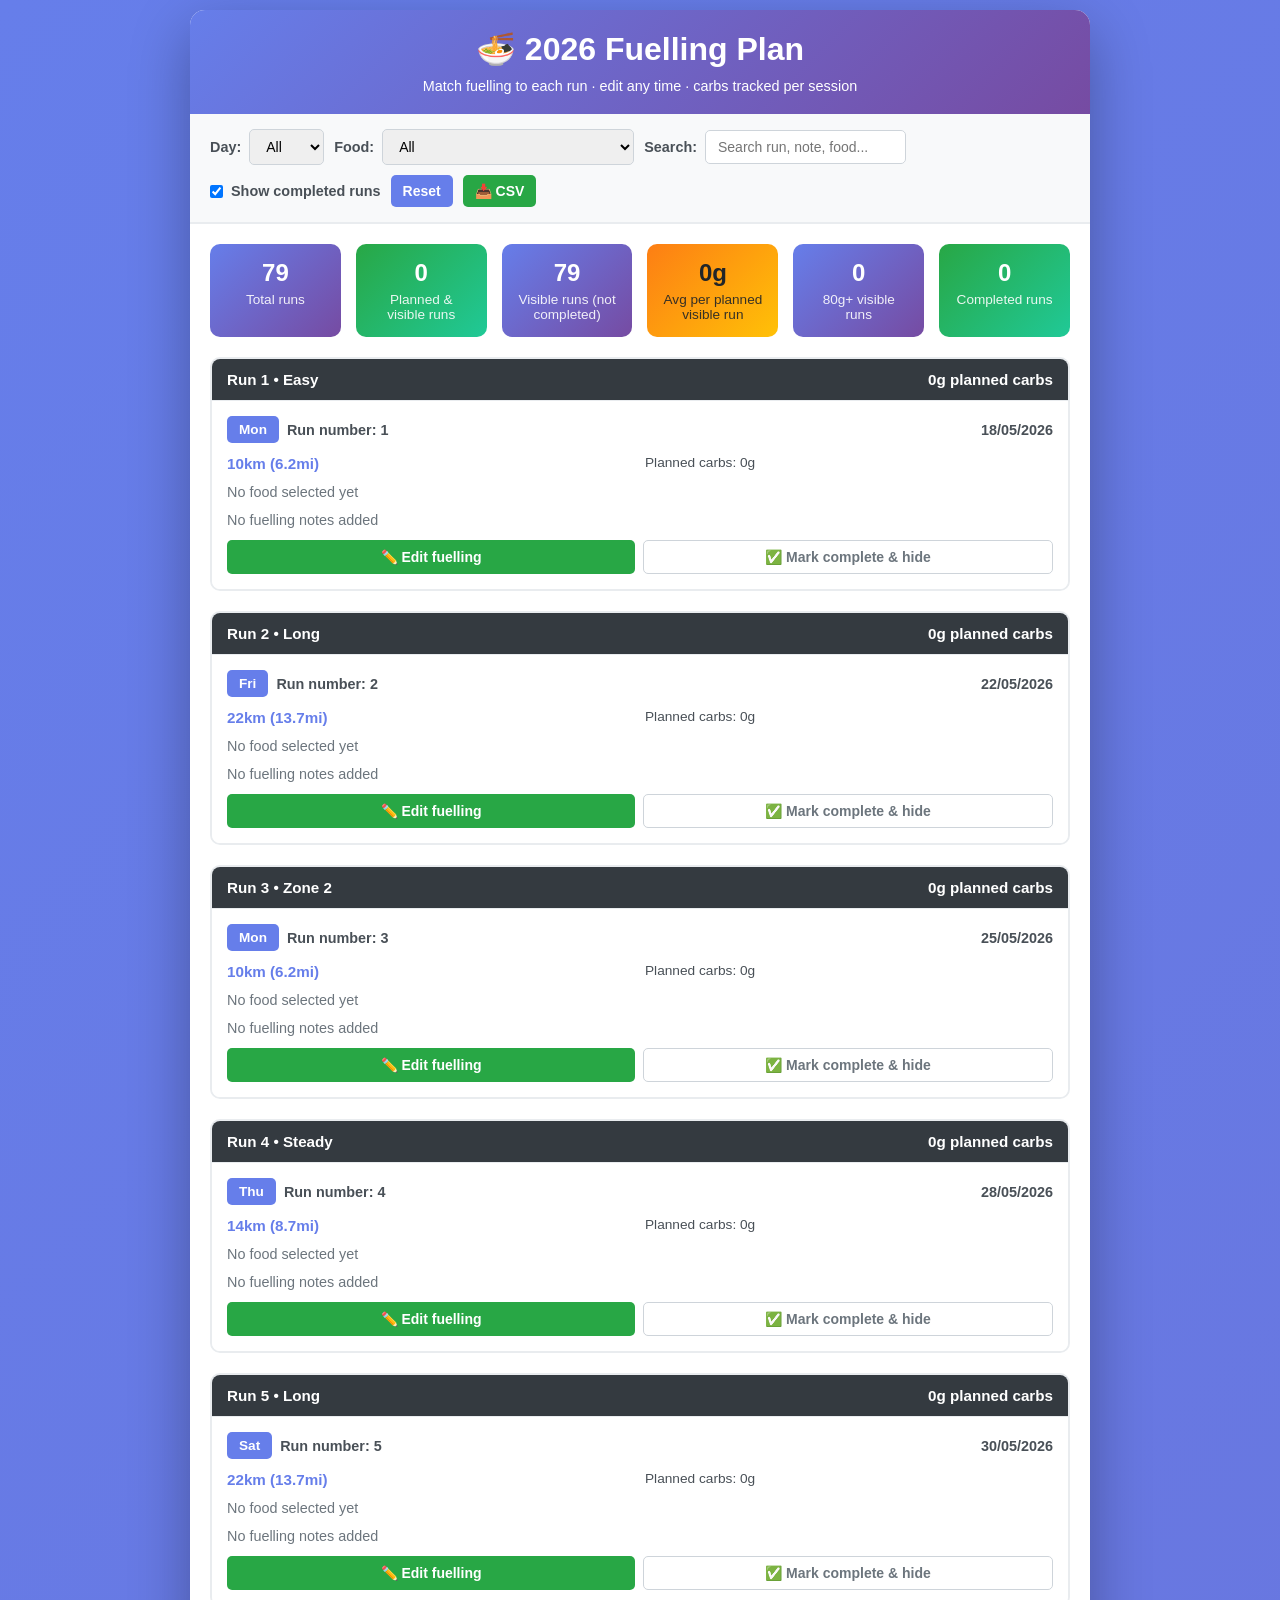
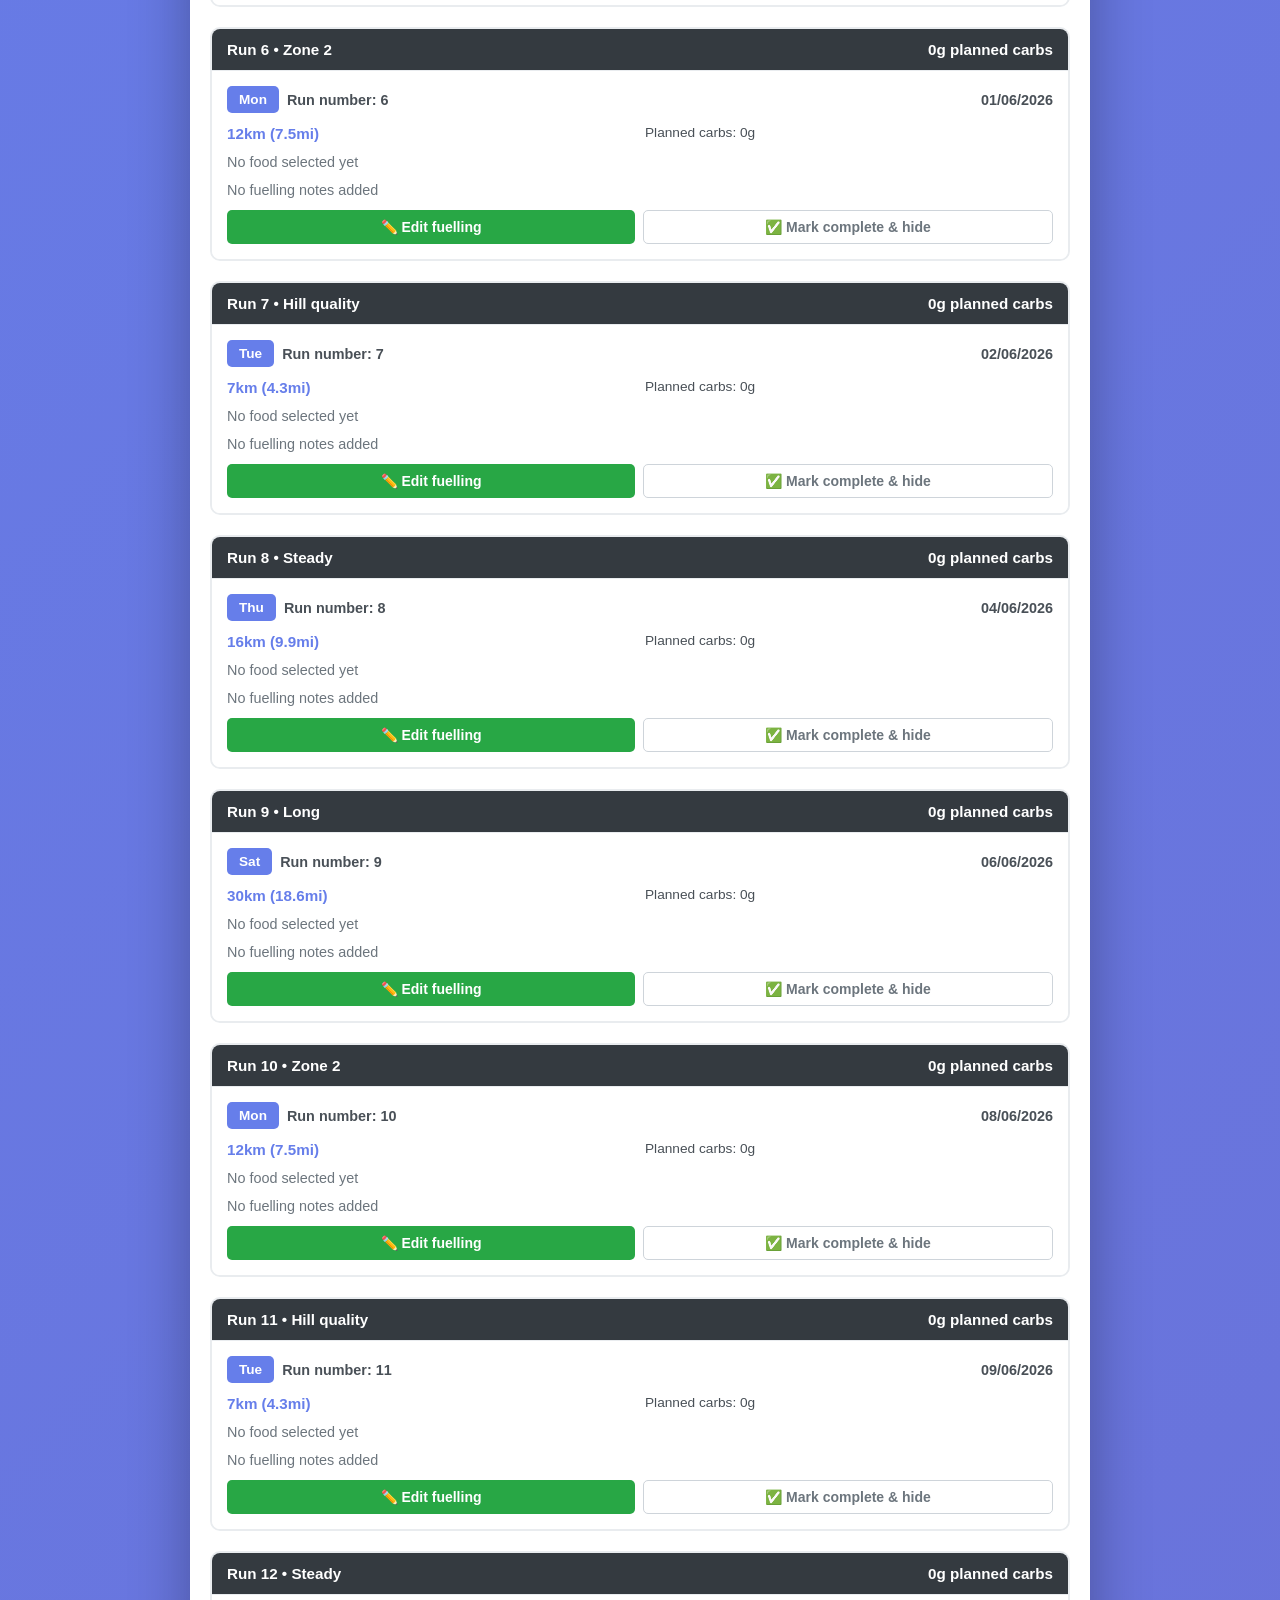
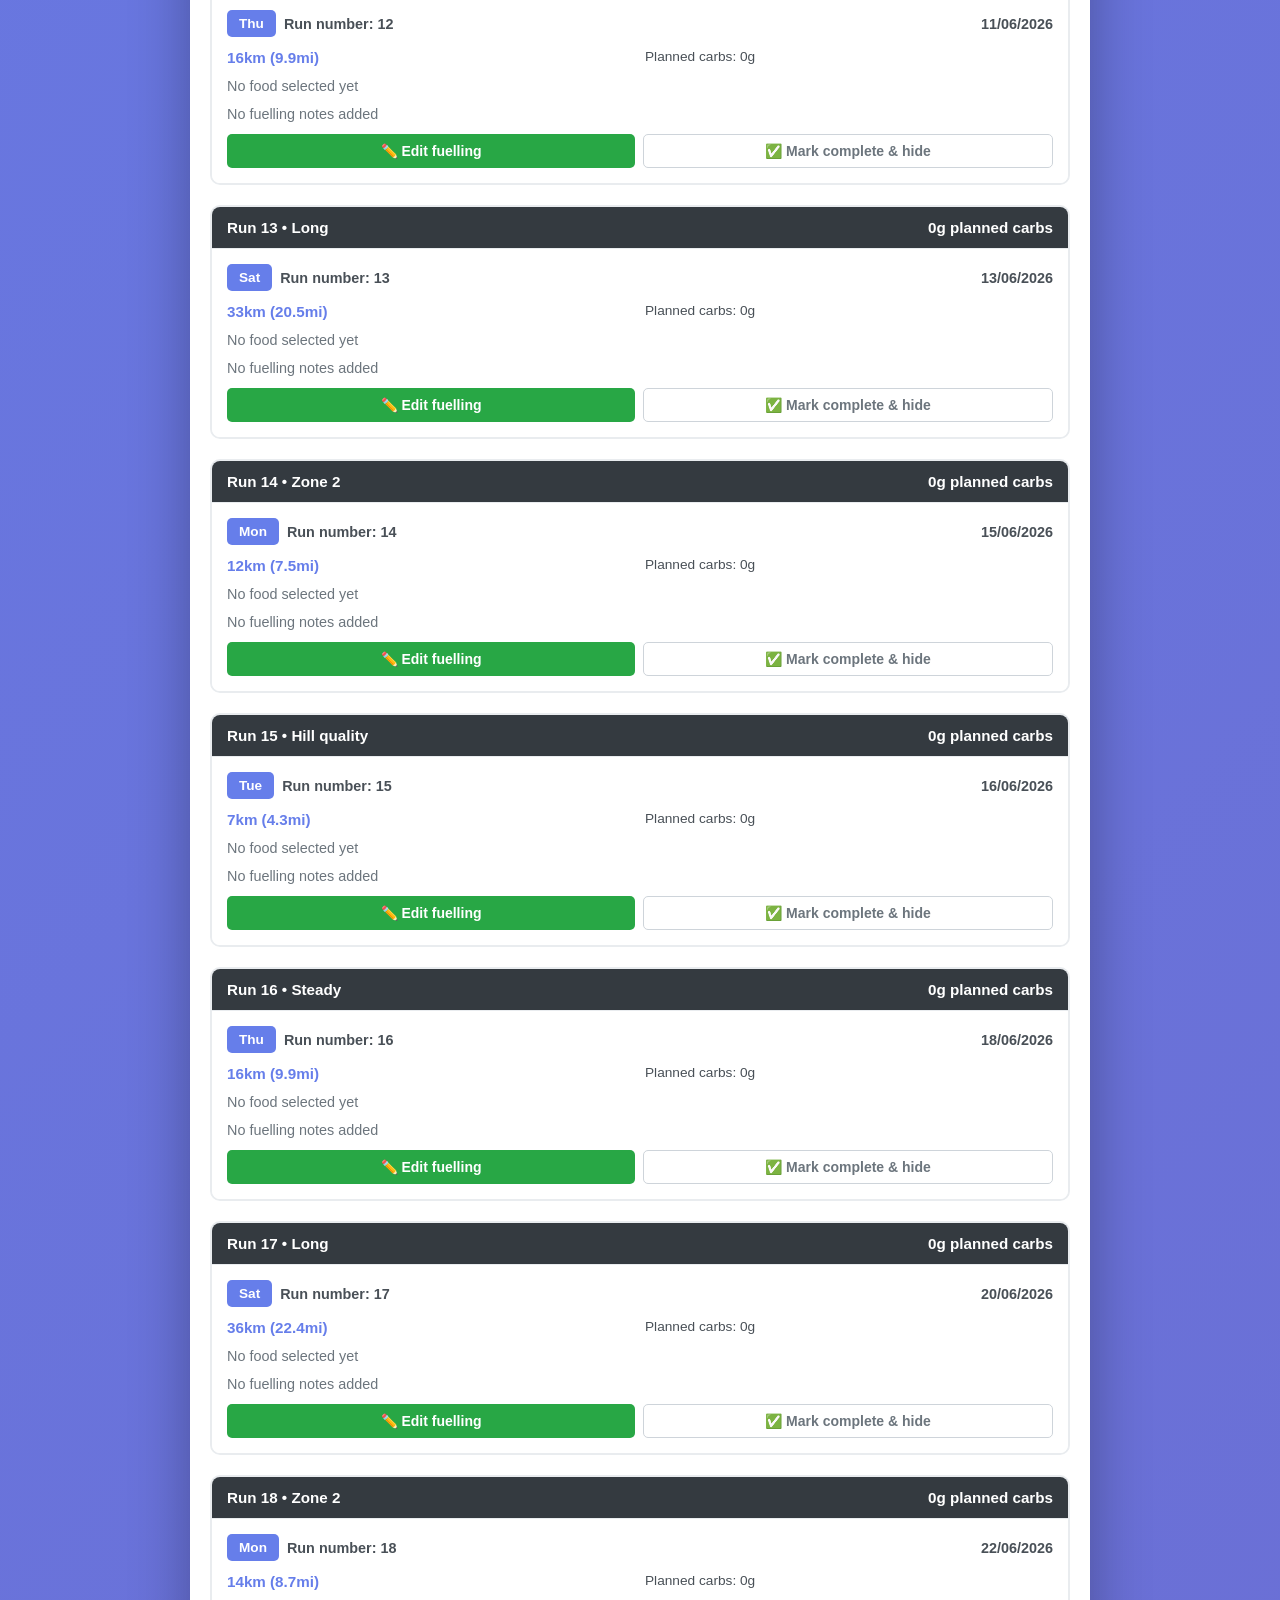
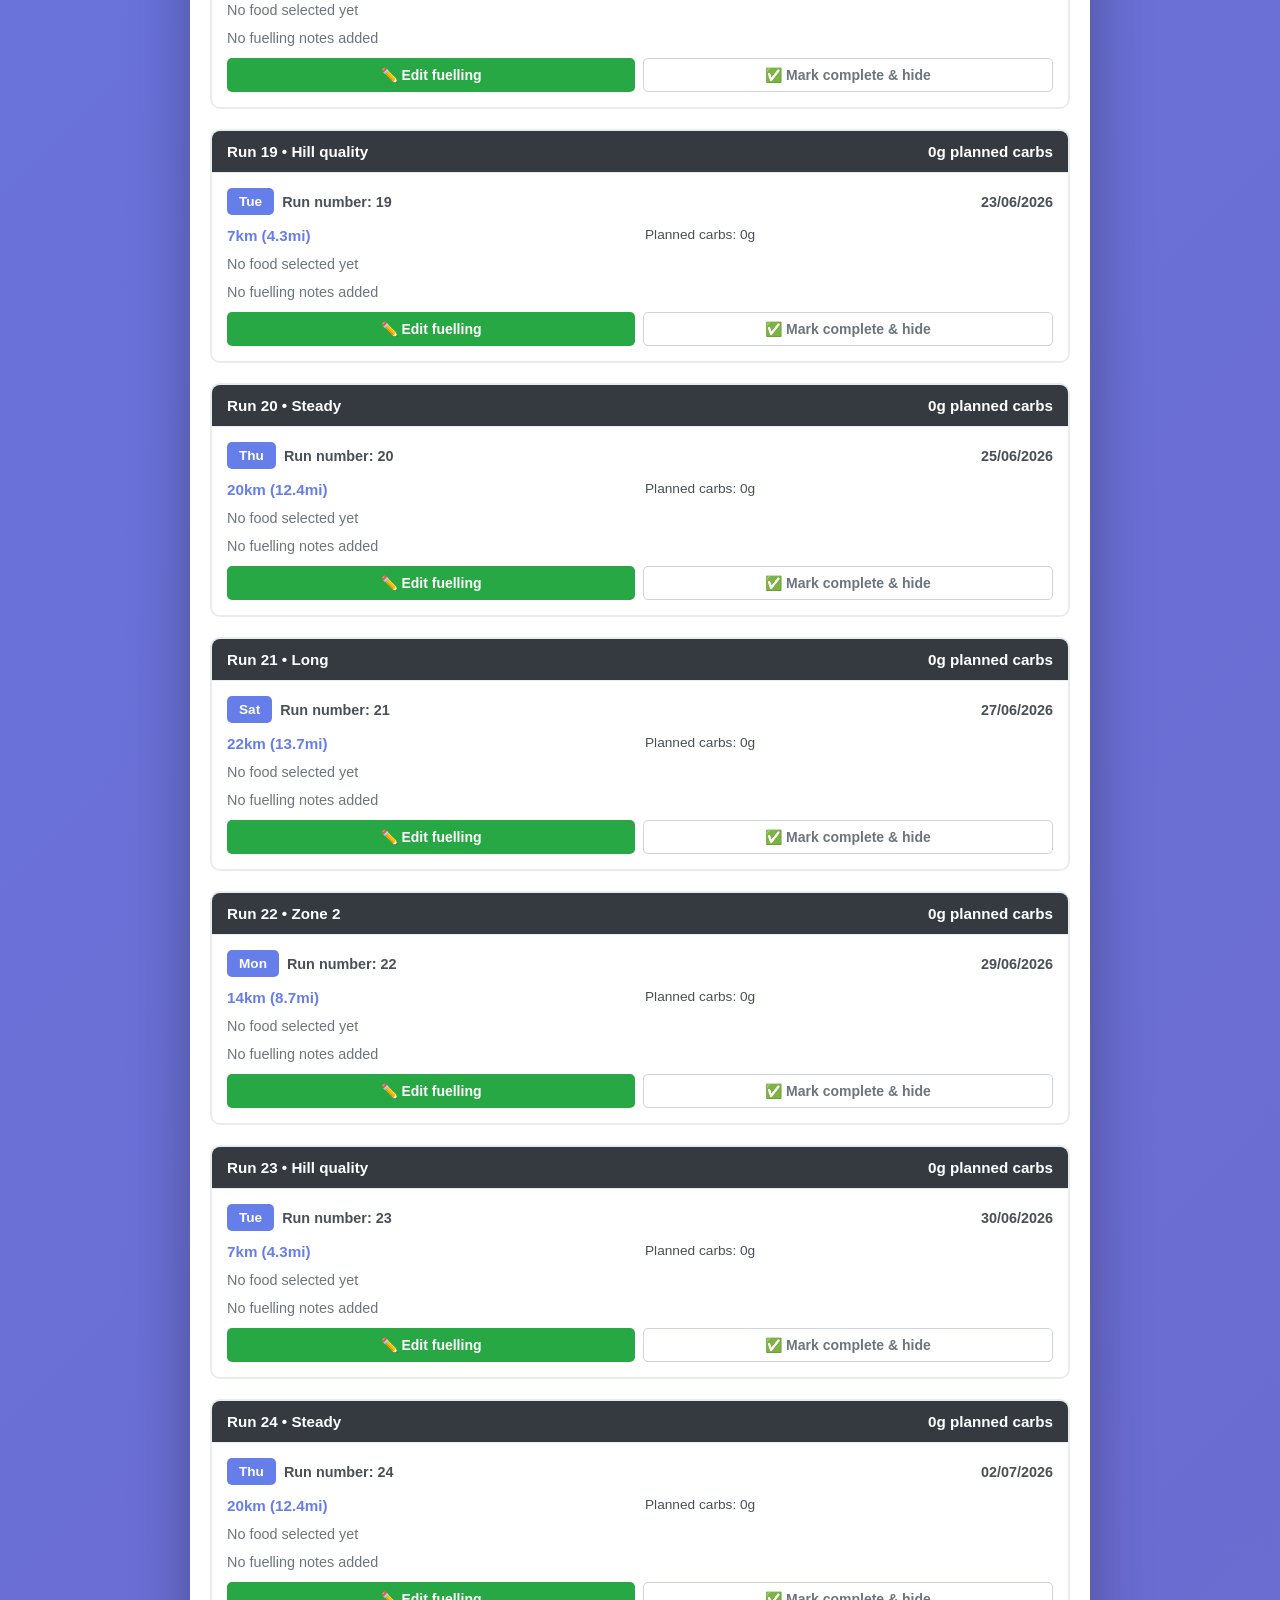
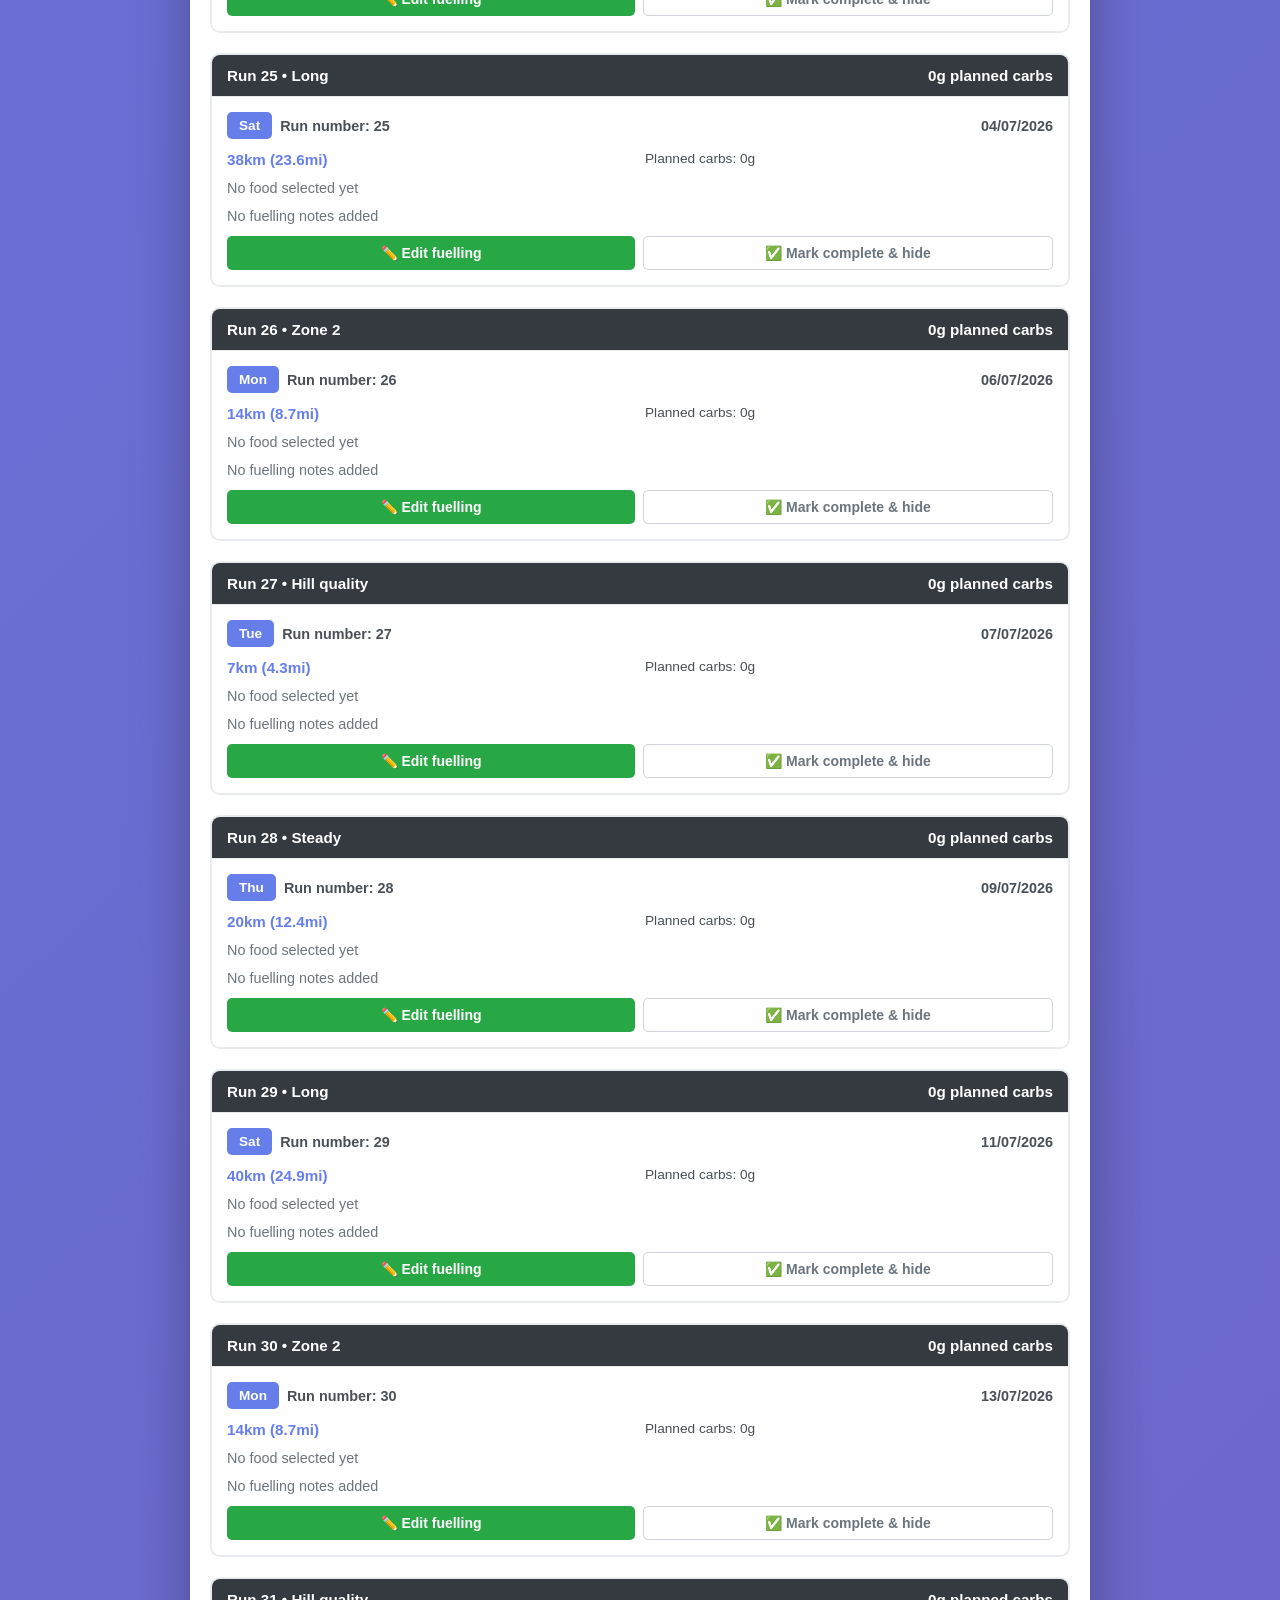
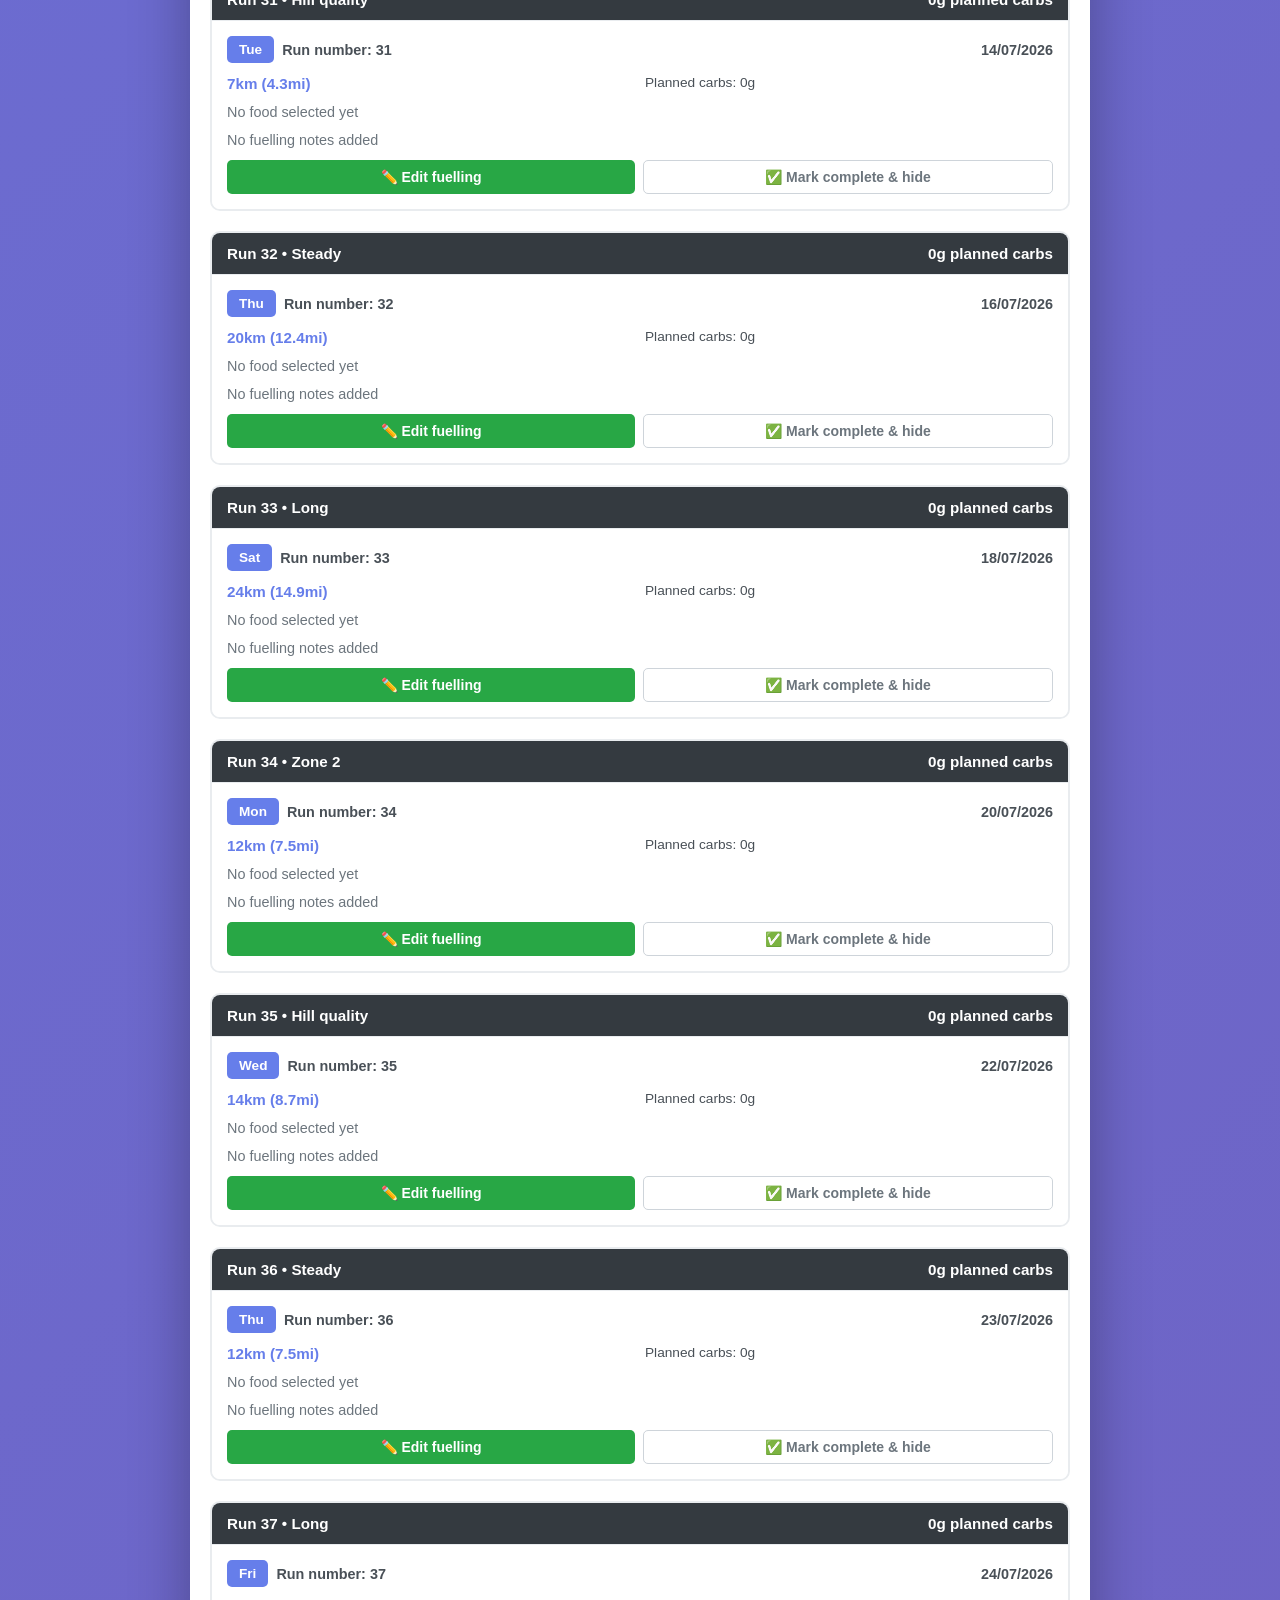
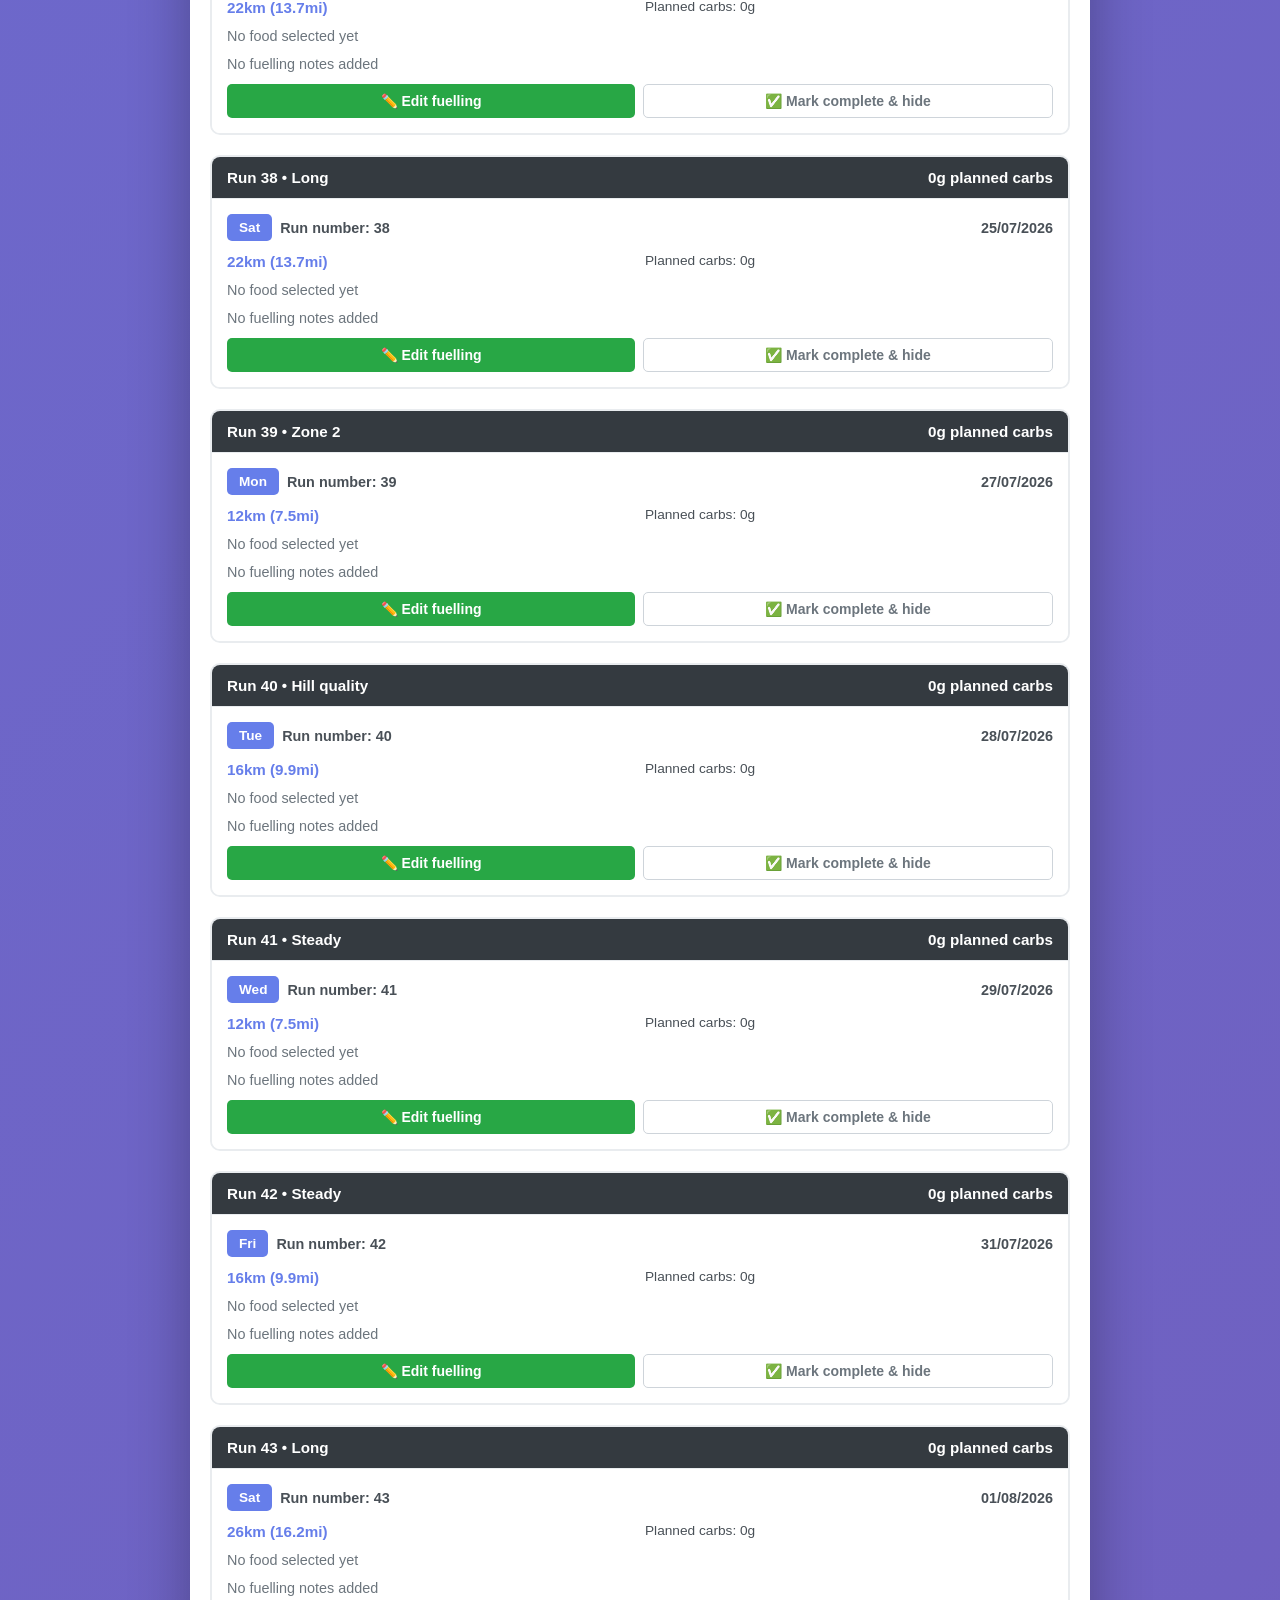
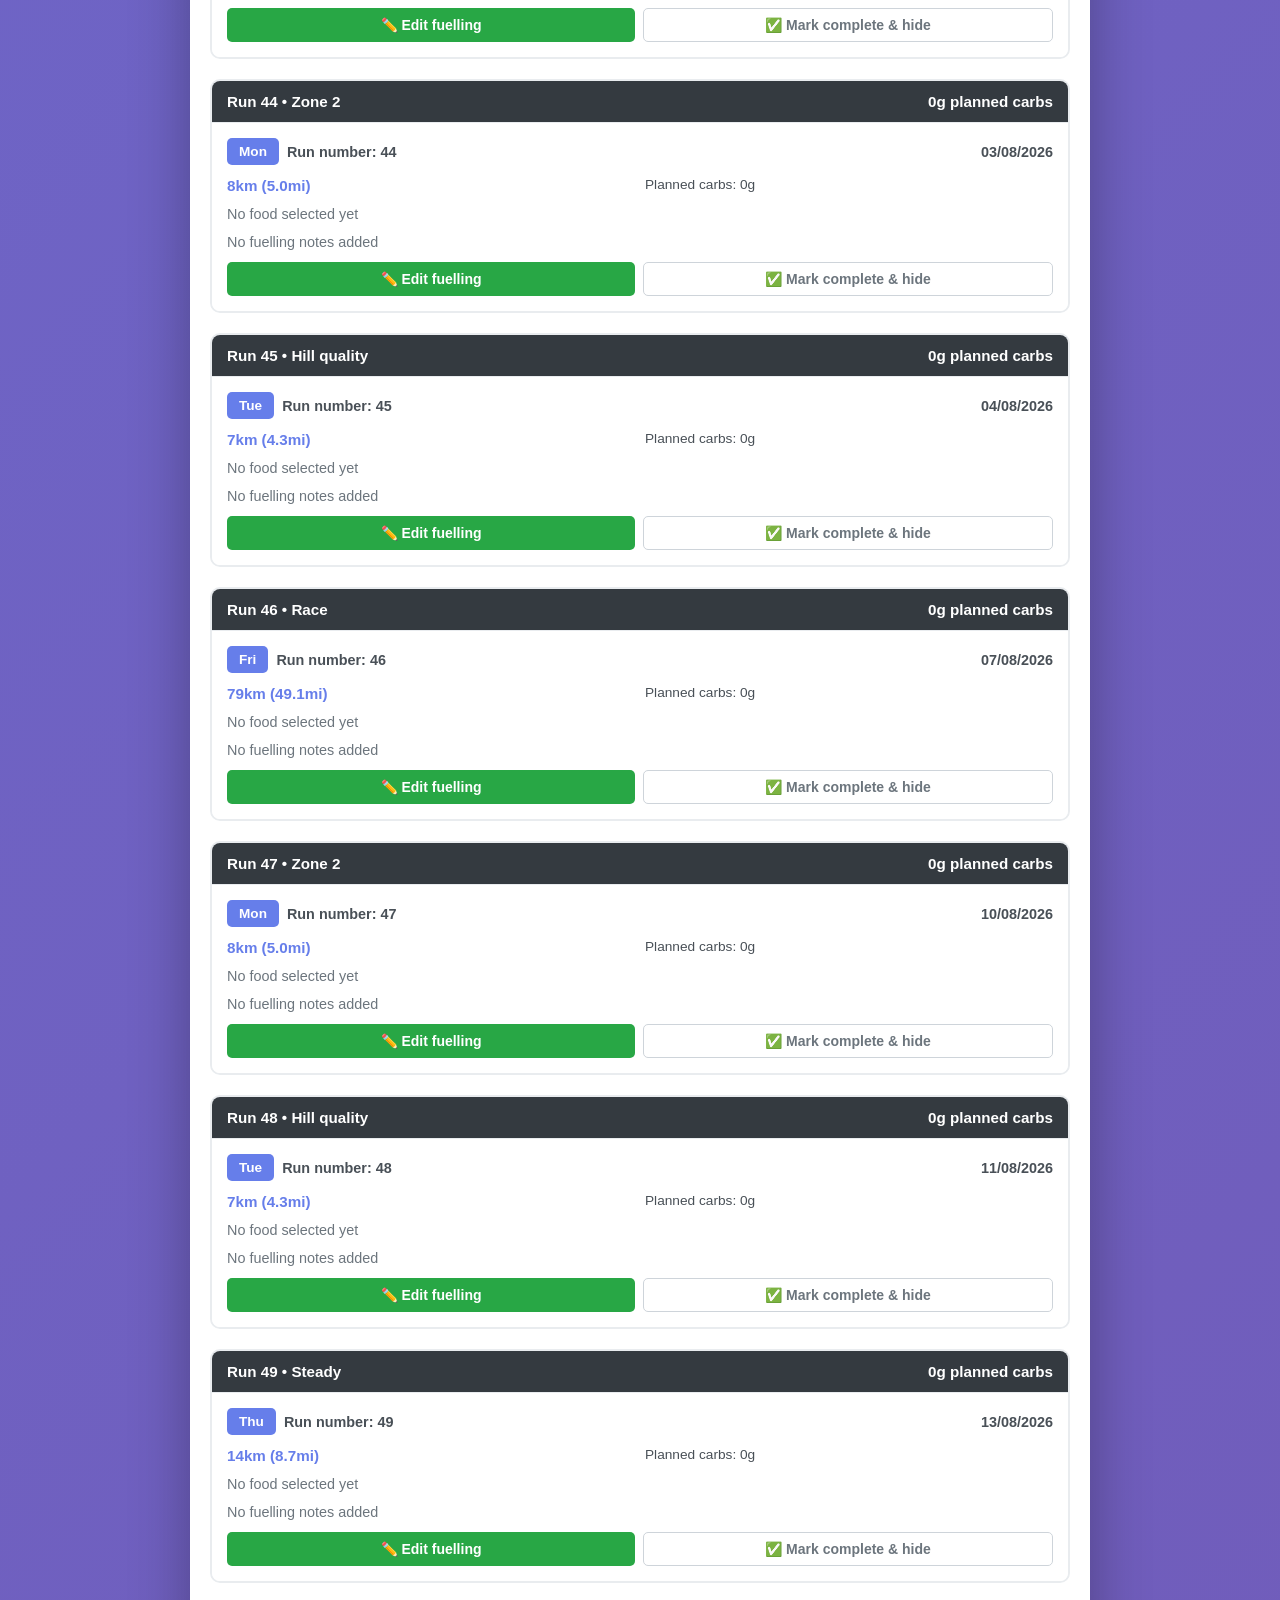
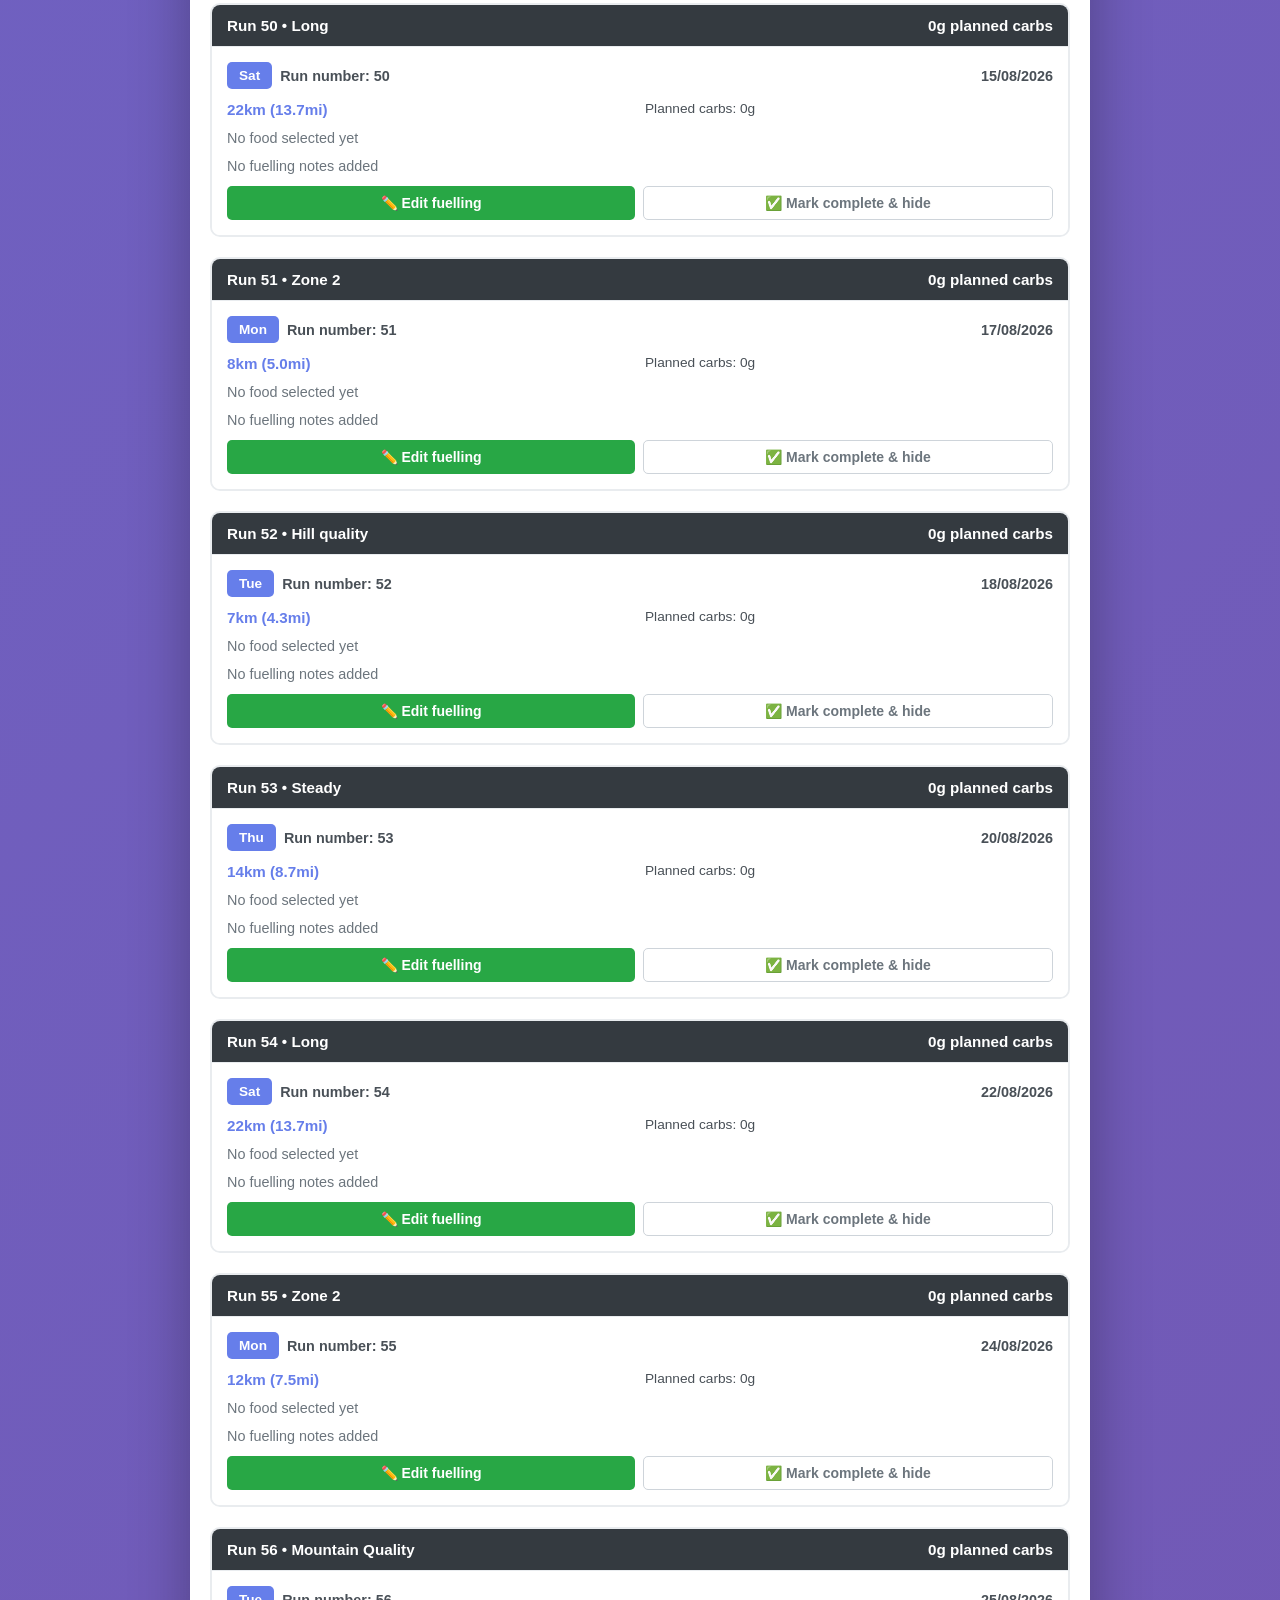
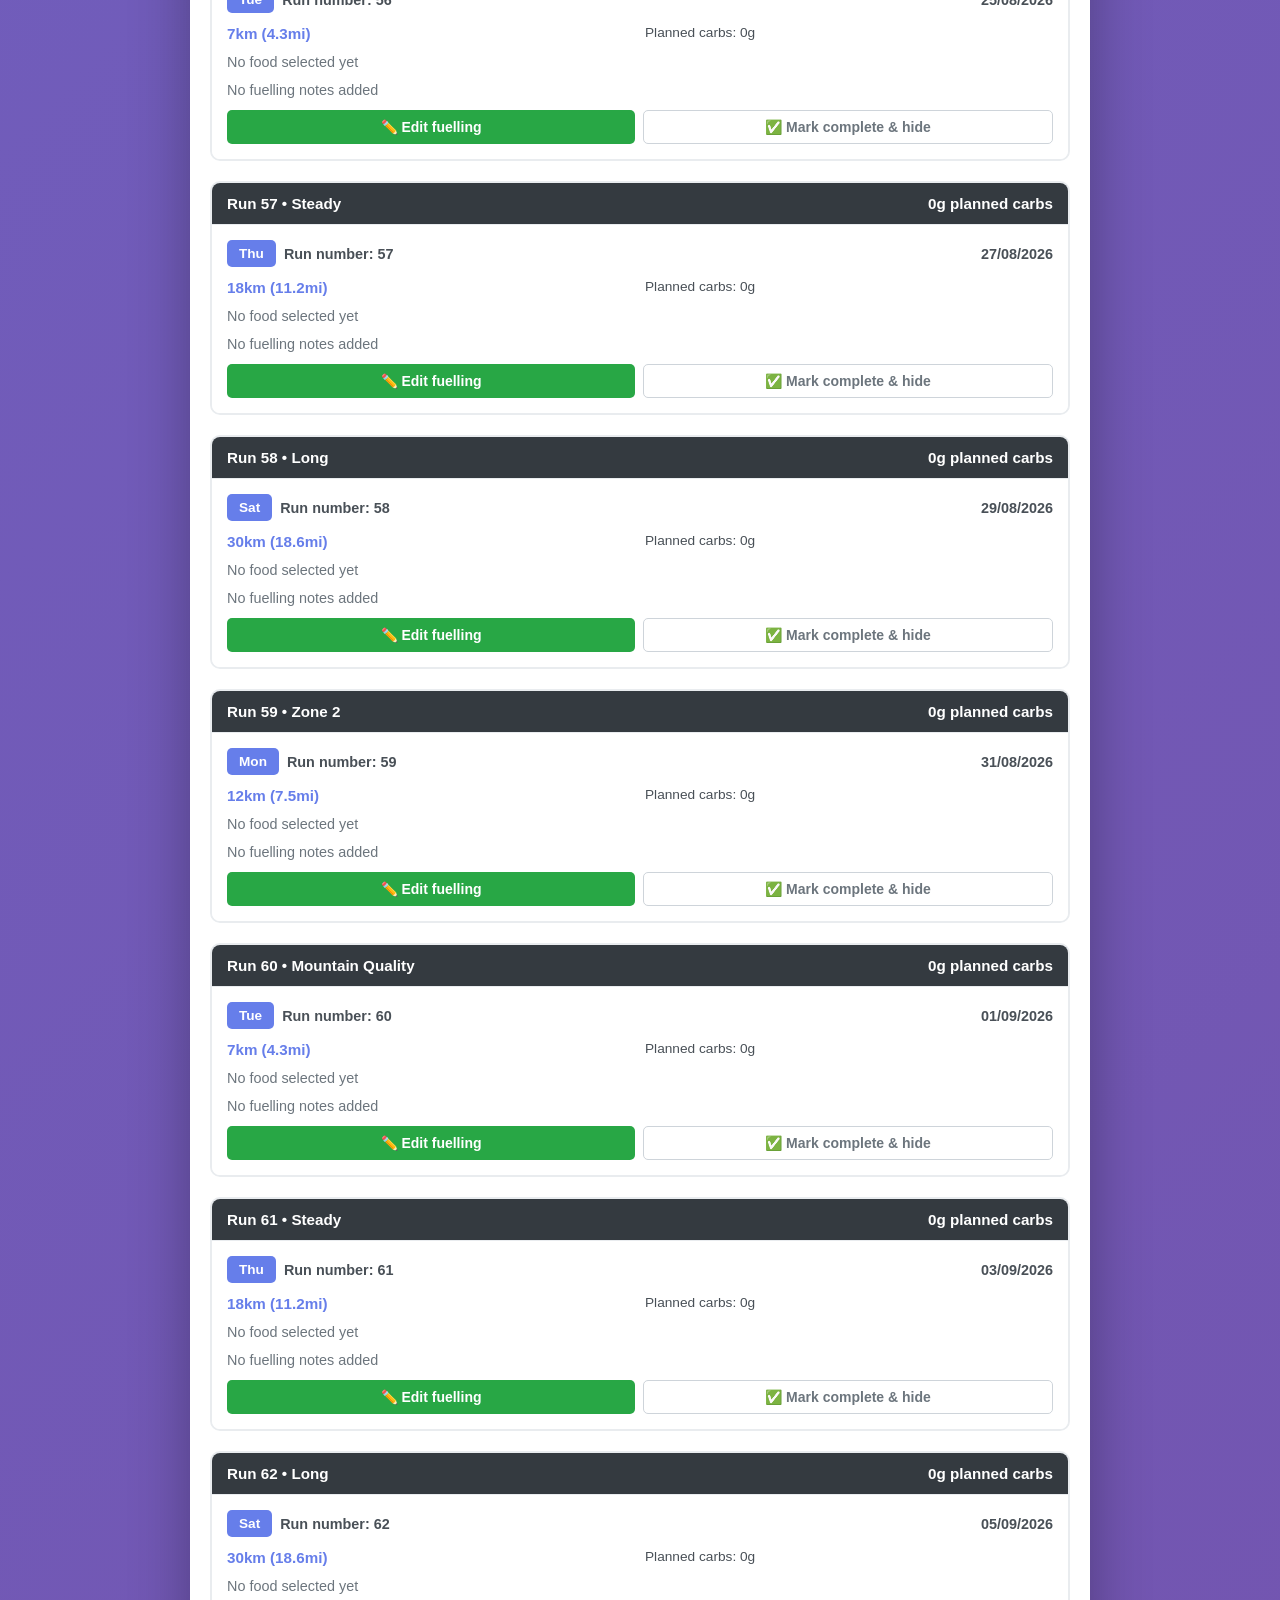
==== fuelling.html @ fef7f9bf "Add files via upload" ====
<!DOCTYPE html>
<html lang="en">
<head>
  <meta charset="UTF-8">
  <meta name="viewport" content="width=device-width, initial-scale=1.0, viewport-fit=cover">
  <title>Fuelling Plan · 2026</title>
  <style>
    * {
      margin: 0;
      padding: 0;
      box-sizing: border-box;
    }
    body {
      font-family: 'Segoe UI', Tahoma, Geneva, Verdana, sans-serif;
      background: linear-gradient(135deg, #667eea 0%, #764ba2 100%);
      padding: 10px;
      min-height: 100vh;
    }
    .container {
      max-width: 900px;
      margin: 0 auto;
      background: white;
      border-radius: 15px;
      box-shadow: 0 20px 60px rgba(0,0,0,0.3);
      overflow: hidden;
    }
    .header {
      background: linear-gradient(135deg, #667eea 0%, #764ba2 100%);
      color: white;
      padding: 20px;
      text-align: center;
    }
    .header h1 {
      font-size: 2em;
      margin-bottom: 5px;
    }
    .controls {
      padding: 15px 20px;
      background: #f8f9fa;
      border-bottom: 2px solid #e9ecef;
      display: flex;
      gap: 10px;
      flex-wrap: wrap;
      align-items: center;
    }
    .control-group {
      display: flex;
      align-items: center;
      gap: 8px;
    }
    .control-group label {
      font-weight: 600;
      color: #495057;
      font-size: 0.9em;
    }
    select, input[type="text"], input[type="date"], input[type="number"], button {
      padding: 8px 12px;
      border: 1px solid #ced4da;
      border-radius: 5px;
      font-size: 14px;
    }
    select:focus, input:focus, textarea:focus {
      outline: none;
      border-color: #667eea;
      box-shadow: 0 0 0 3px rgba(102, 126, 234, 0.1);
    }
    button {
      background: #667eea;
      color: white;
      border: none;
      cursor: pointer;
      font-weight: 600;
      transition: all 0.3s;
    }
    button:hover {
      background: #764ba2;
      transform: translateY(-2px);
      box-shadow: 0 5px 15px rgba(0,0,0,0.2);
    }
    button.secondary {
      background: #28a745;
    }
    button.secondary:hover {
      background: #218838;
    }
    button.warning {
      background: #dc3545;
    }
    button.warning:hover {
      background: #c82333;
    }
    button.outline {
      background: white;
      color: #6c757d;
      border: 1px solid #ced4da;
    }
    button.outline:hover {
      background: #e9ecef;
    }
    .content {
      padding: 20px;
    }
    .stats {
      display: grid;
      grid-template-columns: repeat(auto-fit, minmax(120px, 1fr));
      gap: 15px;
      margin-bottom: 20px;
    }
    .stat-card {
      background: linear-gradient(135deg, #667eea 0%, #764ba2 100%);
      color: white;
      padding: 15px;
      border-radius: 10px;
      text-align: center;
    }
    .stat-card.completed {
      background: linear-gradient(135deg, #28a745 0%, #20c997 100%);
    }
    .stat-card.warning {
      background: linear-gradient(135deg, #fd7e14 0%, #ffc107 100%);
      color: #212529;
    }
    .stat-card h3 {
      font-size: 1.5em;
      margin-bottom: 5px;
    }
    .stat-card p {
      opacity: 0.9;
      font-size: 0.85em;
    }
    .run-container {
      margin-bottom: 20px;
      border: 2px solid #e9ecef;
      border-radius: 10px;
      overflow: hidden;
    }
    .run-header {
      background: #343a40;
      color: white;
      padding: 12px 15px;
      font-weight: 600;
      font-size: 0.95em;
      display: flex;
      justify-content: space-between;
      gap: 10px;
      flex-wrap: wrap;
    }
    .run-header.completed {
      background: #198754;
    }
    .run-item {
      padding: 15px;
      background: white;
      display: flex;
      flex-direction: column;
      gap: 12px;
      border-top: 1px solid #e9ecef;
    }
    .mobile-header {
      display: flex;
      justify-content: space-between;
      align-items: center;
      font-weight: 600;
      gap: 10px;
    }
    .mobile-main {
      display: grid;
      grid-template-columns: 1fr 1fr;
      gap: 10px;
      font-size: 0.95em;
    }
    .mobile-full {
      grid-column: 1 / -1;
    }
    .day-badge {
      background: #667eea;
      color: white;
      padding: 6px 12px;
      border-radius: 5px;
      text-align: center;
      font-weight: 600;
      font-size: 0.85em;
      white-space: nowrap;
    }
    .day-badge.completed {
      background: #198754;
    }
    .distance {
      color: #667eea;
      font-weight: 600;
    }
    .date-display, .run-number, .food-summary, .notes-text, .carb-total {
      color: #495057;
      font-size: 0.9em;
    }
    .food-pills {
      display: flex;
      flex-wrap: wrap;
      gap: 8px;
    }
    .food-pill {
      background: #eef2ff;
      color: #4c51bf;
      border: 1px solid #c7d2fe;
      border-radius: 999px;
      padding: 6px 10px;
      font-size: 0.82em;
      font-weight: 600;
    }
    .food-pill .qty {
      color: #343a40;
      margin-left: 4px;
    }
    .actions {
      display: flex;
      gap: 8px;
      flex-wrap: wrap;
    }
    .actions button {
      flex: 1;
      min-width: 120px;
    }
    .modal {
      display: none;
      position: fixed;
      z-index: 1000;
      left: 0;
      top: 0;
      width: 100%;
      height: 100%;
      background: rgba(0,0,0,0.5);
      align-items: center;
      justify-content: center;
      padding: 15px;
    }
    .modal.active {
      display: flex;
    }
    .modal-content {
      background: white;
      padding: 25px;
      border-radius: 10px;
      max-width: 760px;
      width: 100%;
      max-height: 88vh;
      overflow-y: auto;
    }
    .modal-content h2 {
      margin-bottom: 20px;
      color: #343a40;
    }
    .form-group {
      margin-bottom: 15px;
    }
    .form-group label {
      display: block;
      margin-bottom: 5px;
      font-weight: 600;
      color: #495057;
    }
    .form-group input,
    .form-group select,
    .form-group textarea {
      width: 100%;
      padding: 10px;
      border: 1px solid #ced4da;
      border-radius: 5px;
      font-size: 14px;
    }
    .form-group textarea {
      min-height: 90px;
      resize: vertical;
    }
    .food-grid {
      display: grid;
      grid-template-columns: repeat(auto-fit, minmax(240px, 1fr));
      gap: 12px;
      margin-top: 10px;
    }
    .food-option {
      border: 1px solid #e9ecef;
      border-radius: 8px;
      padding: 12px;
      background: #f8f9fa;
      display: grid;
      grid-template-columns: auto 1fr auto;
      gap: 10px;
      align-items: center;
    }
    .food-option input[type="checkbox"] {
      width: 18px;
      height: 18px;
    }
    .food-option .food-name {
      font-weight: 600;
      color: #343a40;
      font-size: 0.92em;
    }
    .food-option .food-carbs {
      color: #6c757d;
      font-size: 0.82em;
      margin-top: 3px;
    }
    .food-option input[type="number"] {
      width: 72px;
      padding: 8px;
    }
    .modal-actions {
      display: flex;
      gap: 10px;
      margin-top: 20px;
      flex-wrap: wrap;
    }
    .modal-actions button {
      flex: 1;
      min-width: 130px;
    }
    .export-section {
      margin-top: 25px;
      padding: 20px;
      background: #f8f9fa;
      border-radius: 10px;
      text-align: center;
      font-size: 0.9em;
    }
    @media (max-width: 640px) {
      .mobile-main {
        grid-template-columns: 1fr;
      }
      .mobile-header,
      .run-header {
        flex-direction: column;
        align-items: flex-start;
      }
      .actions button,
      .modal-actions button {
        min-width: 100%;
      }
      .food-grid {
        grid-template-columns: 1fr;
      }
    }
  </style>
</head>
<body>
  <div class="container">
    <div class="header">
      <h1>🍜 2026 Fuelling Plan</h1>
      <p style="font-size:0.9em; margin-top:10px;">Match fuelling to each run · edit any time · carbs tracked per session</p>
    </div>

    <div class="controls">
      <div class="control-group">
        <label for="dayFilter">Day:</label>
        <select id="dayFilter">
          <option value="all">All</option>
        </select>
      </div>
      <div class="control-group">
        <label for="foodFilter">Food:</label>
        <select id="foodFilter">
          <option value="all">All</option>
        </select>
      </div>
      <div class="control-group">
        <label for="searchBox">Search:</label>
        <input type="text" id="searchBox" placeholder="Search run, note, food...">
      </div>
      <div class="control-group">
        <input type="checkbox" id="showCompleted" checked>
        <label for="showCompleted">Show completed runs</label>
      </div>
      <button onclick="resetFilters()">Reset</button>
      <button class="secondary" onclick="exportToCSV()">📥 CSV</button>
    </div>

    <div class="content">
      <div class="stats" id="statsContainer"></div>
      <div id="runsContainer"></div>
      <div class="export-section">
        <h3>✅ Fuelling planner ready</h3>
        <p>Day · Date · Distance · Run number · food selections · editable carb totals</p>
      </div>
    </div>
  </div>

  <div id="editModal" class="modal">
    <div class="modal-content">
      <h2>Edit Fuelling Plan</h2>
      <form id="editForm">
        <div class="form-group">
          <label for="editDay">Day</label>
          <input type="text" id="editDay" readonly>
        </div>
        <div class="form-group">
          <label for="editDate">Date</label>
          <input type="text" id="editDate" readonly>
        </div>
        <div class="form-group">
          <label for="editDistance">Distance</label>
          <input type="text" id="editDistance" readonly>
        </div>
        <div class="form-group">
          <label for="editRunNumber">Run number</label>
          <input type="text" id="editRunNumber" readonly>
        </div>
        <div class="form-group">
          <label>Food selections</label>
          <div id="foodOptions" class="food-grid"></div>
        </div>
        <div class="form-group">
          <label for="editNotes">Fuelling notes</label>
          <textarea id="editNotes" placeholder="Add notes, timing, or anything you want to test..."></textarea>
        </div>
        <div class="form-group">
          <label for="editTotalCarbs">Total planned carbs (g)</label>
          <input type="text" id="editTotalCarbs" readonly>
        </div>
        <div class="modal-actions">
          <button type="submit">Save</button>
          <button type="button" class="warning" onclick="clearFoods()">Clear food</button>
          <button type="button" onclick="closeModal()">Cancel</button>
        </div>
      </form>
    </div>
  </div>

  <script>
    const baseRunsData = [
      {Run:1,Day:'Mon',Date:'18/05/2026',Distance_km:10,Type:'Easy'},
      {Run:2,Day:'Fri',Date:'22/05/2026',Distance_km:22,Type:'Long'},
      {Run:3,Day:'Mon',Date:'25/05/2026',Distance_km:10,Type:'Zone 2'},
      {Run:4,Day:'Thu',Date:'28/05/2026',Distance_km:14,Type:'Steady'},
      {Run:5,Day:'Sat',Date:'30/05/2026',Distance_km:22,Type:'Long'},
      {Run:6,Day:'Mon',Date:'01/06/2026',Distance_km:12,Type:'Zone 2'},
      {Run:7,Day:'Tue',Date:'02/06/2026',Distance_km:7,Type:'Hill quality'},
      {Run:8,Day:'Thu',Date:'04/06/2026',Distance_km:16,Type:'Steady'},
      {Run:9,Day:'Sat',Date:'06/06/2026',Distance_km:30,Type:'Long'},
      {Run:10,Day:'Mon',Date:'08/06/2026',Distance_km:12,Type:'Zone 2'},
      {Run:11,Day:'Tue',Date:'09/06/2026',Distance_km:7,Type:'Hill quality'},
      {Run:12,Day:'Thu',Date:'11/06/2026',Distance_km:16,Type:'Steady'},
      {Run:13,Day:'Sat',Date:'13/06/2026',Distance_km:33,Type:'Long'},
      {Run:14,Day:'Mon',Date:'15/06/2026',Distance_km:12,Type:'Zone 2'},
      {Run:15,Day:'Tue',Date:'16/06/2026',Distance_km:7,Type:'Hill quality'},
      {Run:16,Day:'Thu',Date:'18/06/2026',Distance_km:16,Type:'Steady'},
      {Run:17,Day:'Sat',Date:'20/06/2026',Distance_km:36,Type:'Long'},
      {Run:18,Day:'Mon',Date:'22/06/2026',Distance_km:14,Type:'Zone 2'},
      {Run:19,Day:'Tue',Date:'23/06/2026',Distance_km:7,Type:'Hill quality'},
      {Run:20,Day:'Thu',Date:'25/06/2026',Distance_km:20,Type:'Steady'},
      {Run:21,Day:'Sat',Date:'27/06/2026',Distance_km:22,Type:'Long'},
      {Run:22,Day:'Mon',Date:'29/06/2026',Distance_km:14,Type:'Zone 2'},
      {Run:23,Day:'Tue',Date:'30/06/2026',Distance_km:7,Type:'Hill quality'},
      {Run:24,Day:'Thu',Date:'02/07/2026',Distance_km:20,Type:'Steady'},
      {Run:25,Day:'Sat',Date:'04/07/2026',Distance_km:38,Type:'Long'},
      {Run:26,Day:'Mon',Date:'06/07/2026',Distance_km:14,Type:'Zone 2'},
      {Run:27,Day:'Tue',Date:'07/07/2026',Distance_km:7,Type:'Hill quality'},
      {Run:28,Day:'Thu',Date:'09/07/2026',Distance_km:20,Type:'Steady'},
      {Run:29,Day:'Sat',Date:'11/07/2026',Distance_km:40,Type:'Long'},
      {Run:30,Day:'Mon',Date:'13/07/2026',Distance_km:14,Type:'Zone 2'},
      {Run:31,Day:'Tue',Date:'14/07/2026',Distance_km:7,Type:'Hill quality'},
      {Run:32,Day:'Thu',Date:'16/07/2026',Distance_km:20,Type:'Steady'},
      {Run:33,Day:'Sat',Date:'18/07/2026',Distance_km:24,Type:'Long'},
      {Run:34,Day:'Mon',Date:'20/07/2026',Distance_km:12,Type:'Zone 2'},
      {Run:35,Day:'Wed',Date:'22/07/2026',Distance_km:14,Type:'Hill quality'},
      {Run:36,Day:'Thu',Date:'23/07/2026',Distance_km:12,Type:'Steady'},
      {Run:37,Day:'Fri',Date:'24/07/2026',Distance_km:22,Type:'Long'},
      {Run:38,Day:'Sat',Date:'25/07/2026',Distance_km:22,Type:'Long'},
      {Run:39,Day:'Mon',Date:'27/07/2026',Distance_km:12,Type:'Zone 2'},
      {Run:40,Day:'Tue',Date:'28/07/2026',Distance_km:16,Type:'Hill quality'},
      {Run:41,Day:'Wed',Date:'29/07/2026',Distance_km:12,Type:'Steady'},
      {Run:42,Day:'Fri',Date:'31/07/2026',Distance_km:16,Type:'Steady'},
      {Run:43,Day:'Sat',Date:'01/08/2026',Distance_km:26,Type:'Long'},
      {Run:44,Day:'Mon',Date:'03/08/2026',Distance_km:8,Type:'Zone 2'},
      {Run:45,Day:'Tue',Date:'04/08/2026',Distance_km:7,Type:'Hill quality'},
      {Run:46,Day:'Fri',Date:'07/08/2026',Distance_km:79,Type:'Race'},
      {Run:47,Day:'Mon',Date:'10/08/2026',Distance_km:8,Type:'Zone 2'},
      {Run:48,Day:'Tue',Date:'11/08/2026',Distance_km:7,Type:'Hill quality'},
      {Run:49,Day:'Thu',Date:'13/08/2026',Distance_km:14,Type:'Steady'},
      {Run:50,Day:'Sat',Date:'15/08/2026',Distance_km:22,Type:'Long'},
      {Run:51,Day:'Mon',Date:'17/08/2026',Distance_km:8,Type:'Zone 2'},
      {Run:52,Day:'Tue',Date:'18/08/2026',Distance_km:7,Type:'Hill quality'},
      {Run:53,Day:'Thu',Date:'20/08/2026',Distance_km:14,Type:'Steady'},
      {Run:54,Day:'Sat',Date:'22/08/2026',Distance_km:22,Type:'Long'},
      {Run:55,Day:'Mon',Date:'24/08/2026',Distance_km:12,Type:'Zone 2'},
      {Run:56,Day:'Tue',Date:'25/08/2026',Distance_km:7,Type:'Mountain Quality'},
      {Run:57,Day:'Thu',Date:'27/08/2026',Distance_km:18,Type:'Steady'},
      {Run:58,Day:'Sat',Date:'29/08/2026',Distance_km:30,Type:'Long'},
      {Run:59,Day:'Mon',Date:'31/08/2026',Distance_km:12,Type:'Zone 2'},
      {Run:60,Day:'Tue',Date:'01/09/2026',Distance_km:7,Type:'Mountain Quality'},
      {Run:61,Day:'Thu',Date:'03/09/2026',Distance_km:18,Type:'Steady'},
      {Run:62,Day:'Sat',Date:'05/09/2026',Distance_km:30,Type:'Long'},
      {Run:63,Day:'Mon',Date:'07/09/2026',Distance_km:12,Type:'Zone 2'},
      {Run:64,Day:'Tue',Date:'08/09/2026',Distance_km:7,Type:'Mountain Quality'},
      {Run:65,Day:'Thu',Date:'10/09/2026',Distance_km:18,Type:'Steady'},
      {Run:66,Day:'Sat',Date:'12/09/2026',Distance_km:30,Type:'Long'},
      {Run:67,Day:'Mon',Date:'14/09/2026',Distance_km:8,Type:'Zone 2'},
      {Run:68,Day:'Tue',Date:'15/09/2026',Distance_km:7,Type:'Hill quality'},
      {Run:69,Day:'Sun',Date:'20/09/2026',Distance_km:25,Type:'Race'},
      {Run:70,Day:'Mon',Date:'21/09/2026',Distance_km:10,Type:'Zone 2'},
      {Run:71,Day:'Tue',Date:'22/09/2026',Distance_km:7,Type:'Hill quality'},
      {Run:72,Day:'Thu',Date:'24/09/2026',Distance_km:16,Type:'Progression Steady'},
      {Run:73,Day:'Sat',Date:'26/09/2026',Distance_km:32,Type:'Long'},
      {Run:74,Day:'Mon',Date:'28/09/2026',Distance_km:10,Type:'Zone 2'},
      {Run:75,Day:'Tue',Date:'29/09/2026',Distance_km:7,Type:'Hill quality'},
      {Run:76,Day:'Sat',Date:'03/10/2026',Distance_km:50,Type:'Race'},
      {Run:77,Day:'Mon',Date:'05/10/2026',Distance_km:8,Type:'Zone 2'},
      {Run:78,Day:'Tue',Date:'06/10/2026',Distance_km:7,Type:'Speed Quality'},
      {Run:79,Day:'Sun',Date:'11/10/2026',Distance_km:21.1,Type:'Race'}
    ];

    const foodCatalogue = [
      { id: 'naak-salted-soup', name: 'Näak Salted Soup', carbs: 55 },
      { id: 'naak-energy-drink', name: 'Näak Energy Drink (500ml)', carbs: 55 },
      { id: 'aldi-bagel-pastrami', name: 'Aldi Bagel with Pastrami & Pickle', carbs: 44 },
      { id: 'aldi-bagel-bovril', name: 'Aldi Bagel with Bovril & Dairylea', carbs: 44 },
      { id: 'running-gel', name: 'Running Gel (1:0.8 mix)', carbs: 40 },
      { id: 'running-flapjack', name: 'Running Flapjack', carbs: 40 },
      { id: 'sweets', name: 'Sweets (per portion)', carbs: 40 },
      { id: 'precision-fuel-chews', name: 'Precision Fuel Chews', carbs: 30 },
      { id: 'kmc-mint-gel', name: 'KMC Mint Gel', carbs: 27 },
      { id: 'naak-puree', name: 'Näak Puree', carbs: 26 },
      { id: 'naak-waffles', name: 'Näak Waffles', carbs: 17 },
      { id: 'single-bounty-bar', name: 'Single Bounty Bar (1 piece)', carbs: 17 }
    ];

    const storageKey = 'fuellingPlan2026_v1';
    let currentEditIndex = null;

    const savedFuelling = (() => {
      try {
        return JSON.parse(localStorage.getItem(storageKey) || '{}');
      } catch (e) {
        return {};
      }
    })();

    let fuellingData = baseRunsData.map(run => {
      const saved = savedFuelling[run.Run] || {};
      return {
        ...run,
        foods: Array.isArray(saved.foods) ? saved.foods : [],
        notes: saved.notes || '',
        completed: !!saved.completed
      };
    });

    function getFoodById(id) {
      return foodCatalogue.find(food => food.id === id);
    }

    function calculateTotalCarbs(run) {
      return run.foods.reduce((sum, item) => {
        const food = getFoodById(item.id);
        return sum + (food ? food.carbs * (item.qty || 0) : 0);
      }, 0);
    }

    function saveFuellingData() {
      const payload = {};
      fuellingData.forEach(run => {
        payload[run.Run] = {
          foods: run.foods,
          notes: run.notes,
          completed: !!run.completed
        };
      });
      localStorage.setItem(storageKey, JSON.stringify(payload));
    }

    function populateFilters() {
      const dayFilter = document.getElementById('dayFilter');
      const foodFilter = document.getElementById('foodFilter');
      const days = [...new Set(fuellingData.map(run => run.Day))];
      days.forEach(day => {
        const option = document.createElement('option');
        option.value = day;
        option.textContent = day;
        dayFilter.appendChild(option);
      });
      foodCatalogue.forEach(food => {
        const option = document.createElement('option');
        option.value = food.id;
        option.textContent = food.name;
        foodFilter.appendChild(option);
      });
    }

    function updateStats() {
      const totalRuns = fuellingData.length;
      const visibleRuns = fuellingData.filter(run => !run.completed).length;
      const plannedRuns = fuellingData.filter(run => (run.foods.length > 0 || run.notes.trim()) && !run.completed).length;
      const totalCarbs = fuellingData.reduce((sum, run) => sum + calculateTotalCarbs(run), 0);
      const averageCarbs = plannedRuns ? (totalCarbs / plannedRuns).toFixed(0) : 0;
      const highFuelRuns = fuellingData.filter(run => calculateTotalCarbs(run) >= 80 && !run.completed).length;
      const completedRuns = fuellingData.filter(run => run.completed).length;

      document.getElementById('statsContainer').innerHTML = `
        <div class="stat-card"><h3>${totalRuns}</h3><p>Total runs</p></div>
        <div class="stat-card completed"><h3>${plannedRuns}</h3><p>Planned & visible runs</p></div>
        <div class="stat-card"><h3>${visibleRuns}</h3><p>Visible runs (not completed)</p></div>
        <div class="stat-card warning"><h3>${averageCarbs}g</h3><p>Avg per planned visible run</p></div>
        <div class="stat-card"><h3>${highFuelRuns}</h3><p>80g+ visible runs</p></div>
        <div class="stat-card completed"><h3>${completedRuns}</h3><p>Completed runs</p></div>
      `;
    }

    function renderRuns() {
      const dayFilter = document.getElementById('dayFilter').value;
      const foodFilter = document.getElementById('foodFilter').value;
      const search = document.getElementById('searchBox').value.toLowerCase();
      const showCompleted = document.getElementById('showCompleted').checked;

      let filtered = fuellingData.filter(run => {
        if (!showCompleted && run.completed) return false;
        if (dayFilter !== 'all' && run.Day !== dayFilter) return false;
        if (foodFilter !== 'all' && !run.foods.some(item => item.id === foodFilter && item.qty > 0)) return false;
        if (search) {
          const foodNames = run.foods.map(item => getFoodById(item.id)?.name || '').join(' ');
          const haystack = `${run.Run} ${run.Day} ${run.Date} ${run.Distance_km} ${run.Type} ${run.notes} ${foodNames}`.toLowerCase();
          if (!haystack.includes(search)) return false;
        }
        return true;
      });

      const container = document.getElementById('runsContainer');
      container.innerHTML = '';

      filtered.forEach(run => {
        const miles = (run.Distance_km * 0.621371).toFixed(1);
        const totalCarbs = calculateTotalCarbs(run);
        const selectedFoods = run.foods
          .filter(item => item.qty > 0)
          .map(item => {
            const food = getFoodById(item.id);
            return food ? `<span class="food-pill">${food.name}<span class="qty">×${item.qty}</span></span>` : '';
          })
          .join('');

        const wrapper = document.createElement('div');
        wrapper.className = 'run-container';
        wrapper.innerHTML = `
          <div class="run-header ${run.completed ? 'completed' : ''}">
            <span>${run.completed ? '✅ ' : ''}Run ${run.Run} • ${run.Type}</span>
            <span>${totalCarbs}g planned carbs</span>
          </div>
          <div class="run-item">
            <div class="mobile-header">
              <div style="display:flex; gap:8px; align-items:center; flex-wrap:wrap;">
                <span class="day-badge ${run.completed ? 'completed' : ''}">${run.Day}</span>
                <span class="run-number">Run number: ${run.Run}</span>
              </div>
              <span class="date-display">${run.Date}</span>
            </div>
            <div class="mobile-main">
              <div><div class="distance">${run.Distance_km}km (${miles}mi)</div></div>
              <div><div class="carb-total">Planned carbs: ${totalCarbs}g</div></div>
            </div>
            <div class="mobile-full">
              <div class="food-summary">${selectedFoods || '<span style="color:#6c757d;">No food selected yet</span>'}</div>
            </div>
            <div class="mobile-full">
              <div class="notes-text">${run.notes ? run.notes : '<span style="color:#6c757d;">No fuelling notes added</span>'}</div>
            </div>
            <div class="actions">
              <button class="secondary" onclick="editRun(${run.Run})">✏️ Edit fuelling</button>
              <button class="outline" onclick="toggleCompleted(${run.Run})">
                ${run.completed ? '↩️ Undo complete' : '✅ Mark complete & hide'}
              </button>
            </div>
          </div>
        `;
        container.appendChild(wrapper);
      });

      if (!filtered.length) {
        container.innerHTML = '<div class="run-container"><div class="run-item"><div class="notes-text">No runs match the current filter.</div></div></div>';
      }

      updateStats();
    }

    function buildFoodOptions(run) {
      const foodOptions = document.getElementById('foodOptions');
      foodOptions.innerHTML = foodCatalogue.map(food => {
        const selected = run.foods.find(item => item.id === food.id);
        const qty = selected?.qty || 0;
        return `
          <div class="food-option">
            <input type="checkbox" id="food-${food.id}" data-food-id="${food.id}" ${qty > 0 ? 'checked' : ''} onchange="toggleFoodQty('${food.id}')">
            <label for="food-${food.id}">
              <div class="food-name">${food.name}</div>
              <div class="food-carbs">${food.carbs}g carbs each</div>
            </label>
            <input type="number" min="1" step="1" value="${qty > 0 ? qty : 1}" id="qty-${food.id}" ${qty > 0 ? '' : 'disabled'} oninput="updateModalCarbs()">
          </div>
        `;
      }).join('');
      updateModalCarbs();
    }

    function toggleFoodQty(foodId) {
      const checkbox = document.getElementById(`food-${foodId}`);
      const qtyInput = document.getElementById(`qty-${foodId}`);
      qtyInput.disabled = !checkbox.checked;
      if (checkbox.checked && (!qtyInput.value || Number(qtyInput.value) < 1)) qtyInput.value = 1;
      updateModalCarbs();
    }

    function updateModalCarbs() {
      let total = 0;
      foodCatalogue.forEach(food => {
        const checkbox = document.getElementById(`food-${food.id}`);
        const qtyInput = document.getElementById(`qty-${food.id}`);
        if (checkbox && qtyInput && checkbox.checked) {
          total += food.carbs * Math.max(1, Number(qtyInput.value || 1));
        }
      });
      document.getElementById('editTotalCarbs').value = `${total}g`;
    }

    function editRun(runNumber) {
      const run = fuellingData.find(item => item.Run === runNumber);
      currentEditIndex = fuellingData.findIndex(item => item.Run === runNumber);
      document.getElementById('editDay').value = run.Day;
      document.getElementById('editDate').value = run.Date;
      document.getElementById('editDistance').value = `${run.Distance_km}km`;
      document.getElementById('editRunNumber').value = run.Run;
      document.getElementById('editNotes').value = run.notes || '';
      buildFoodOptions(run);
      document.getElementById('editModal').classList.add('active');
    }

    function clearFoods() {
      foodCatalogue.forEach(food => {
        const checkbox = document.getElementById(`food-${food.id}`);
        const qtyInput = document.getElementById(`qty-${food.id}`);
        if (checkbox) checkbox.checked = false;
        if (qtyInput) {
          qtyInput.disabled = true;
          qtyInput.value = 1;
        }
      });
      updateModalCarbs();
    }

    function closeModal() {
      document.getElementById('editModal').classList.remove('active');
      currentEditIndex = null;
    }

    function toggleCompleted(runNumber) {
      const idx = fuellingData.findIndex(r => r.Run === runNumber);
      if (idx === -1) return;
      fuellingData[idx].completed = !fuellingData[idx].completed;
      saveFuellingData();
      renderRuns();
    }

    document.getElementById('editForm').addEventListener('submit', function(e) {
      e.preventDefault();
      if (currentEditIndex === null) return;

      const selectedFoods = foodCatalogue
        .map(food => {
          const checkbox = document.getElementById(`food-${food.id}`);
          const qtyInput = document.getElementById(`qty-${food.id}`);
          return checkbox && checkbox.checked ? { id: food.id, qty: Math.max(1, Number(qtyInput.value || 1)) } : null;
        })
        .filter(Boolean);

      fuellingData[currentEditIndex].foods = selectedFoods;
      fuellingData[currentEditIndex].notes = document.getElementById('editNotes').value.trim();
      saveFuellingData();
      renderRuns();
      closeModal();
    });

    function resetFilters() {
      document.getElementById('dayFilter').value = 'all';
      document.getElementById('foodFilter').value = 'all';
      document.getElementById('searchBox').value = '';
      document.getElementById('showCompleted').checked = true;
      renderRuns();
    }

    function exportToCSV() {
      const rows = fuellingData.map(run => {
        const foods = run.foods
          .filter(item => item.qty > 0)
          .map(item => {
            const food = getFoodById(item.id);
            return food ? `${food.name} x${item.qty}` : '';
          })
          .filter(Boolean)
          .join(' | ');
        return {
          Day: run.Day,
          Date: run.Date,
          Distance_km: run.Distance_km,
          Run_number: run.Run,
          Run_type: run.Type,
          Foods: foods,
          Total_carbs_g: calculateTotalCarbs(run),
          Notes: run.notes,
          Completed: run.completed ? 'Yes' : 'No'
        };
      });

      const headers = Object.keys(rows[0]);
      const csv = [
        headers.join(','),
        ...rows.map(row => headers.map(header => {
          const value = String(row[header] ?? '');
          return /[",\n]/.test(value) ? `"${value.replace(/"/g, '""')}"` : value;
        }).join(','))
      ].join('\n');

      const blob = new Blob([csv], { type: 'text/csv;charset=utf-8;' });
      const url = URL.createObjectURL(blob);
      const link = document.createElement('a');
      link.href = url;
      link.download = 'fuelling_plan_2026.csv';
      link.click();
      URL.revokeObjectURL(url);
    }

    document.getElementById('dayFilter').addEventListener('change', renderRuns);
    document.getElementById('foodFilter').addEventListener('change', renderRuns);
    document.getElementById('searchBox').addEventListener('input', renderRuns);
    document.getElementById('showCompleted').addEventListener('change', renderRuns);
    document.getElementById('editModal').addEventListener('click', function(e) {
      if (e.target === this) closeModal();
    });

    window.onload = function() {
      populateFilters();
      renderRuns();
    };
  </script>
</body>
</html>
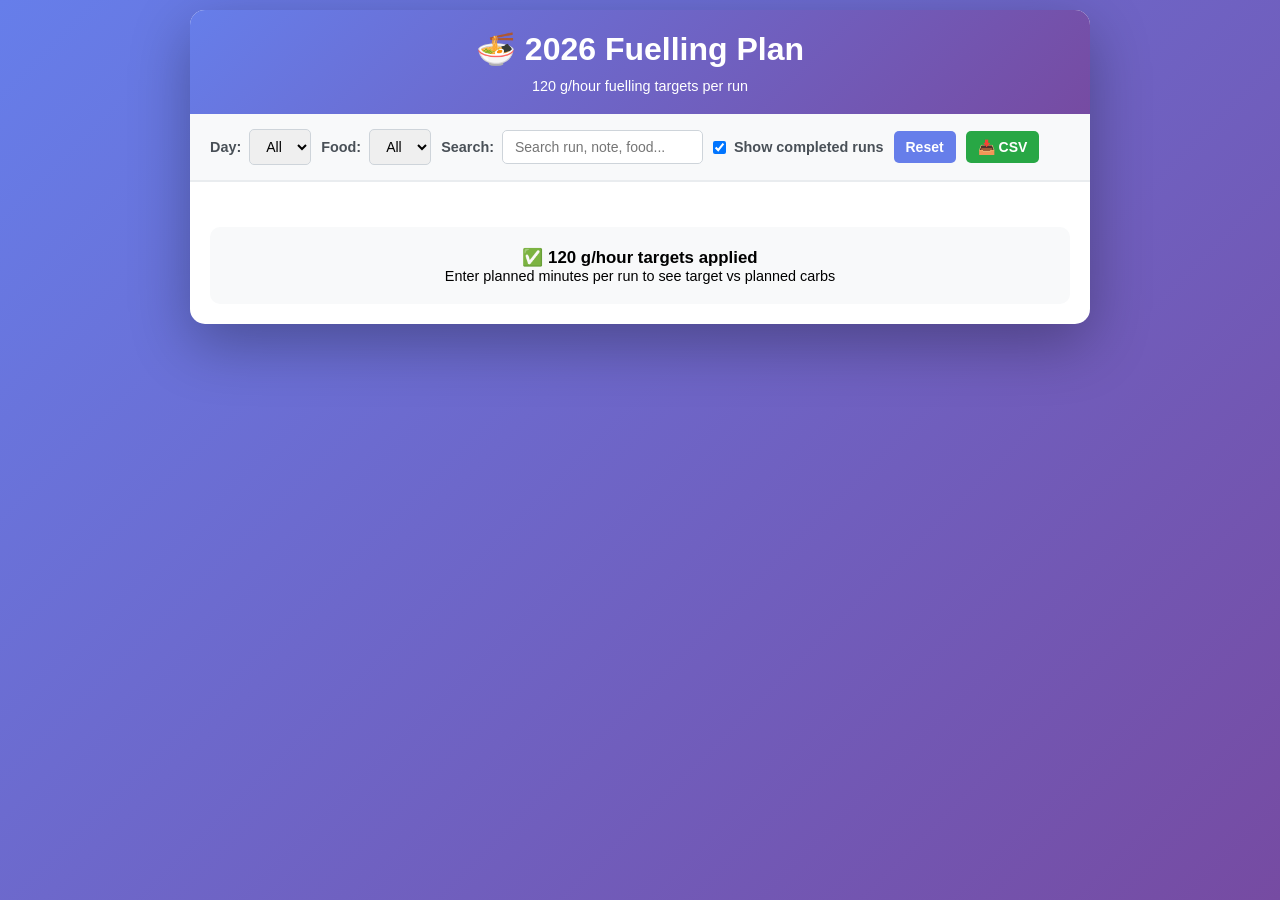
==== commit 536ca345: "Modify fuelling plan details and inputs Updated fuelling plan to reflect 120 g/hour targets and adde" ====
--- a/fuelling.html
+++ b/fuelling.html
@@ -53,7 +53,7 @@
       color: #495057;
       font-size: 0.9em;
     }
-    select, input[type="text"], input[type="date"], input[type="number"], button {
+    select, input[type="text"], input[type="number"], button {
       padding: 8px 12px;
       border: 1px solid #ced4da;
       border-radius: 5px;
@@ -192,6 +192,15 @@
     .date-display, .run-number, .food-summary, .notes-text, .carb-total {
       color: #495057;
       font-size: 0.9em;
+    }
+    .carb-total span {
+      font-weight: 600;
+    }
+    .carb-total.under {
+      color: #fd7e14;
+    }
+    .carb-total.good {
+      color: #198754;
     }
     .food-pills {
       display: flex;
@@ -259,7 +268,6 @@
       color: #495057;
     }
     .form-group input,
-    .form-group select,
     .form-group textarea {
       width: 100%;
       padding: 10px;
@@ -346,7 +354,7 @@
   <div class="container">
     <div class="header">
       <h1>🍜 2026 Fuelling Plan</h1>
-      <p style="font-size:0.9em; margin-top:10px;">Match fuelling to each run · edit any time · carbs tracked per session</p>
+      <p style="font-size:0.9em; margin-top:10px;">120 g/hour fuelling targets per run</p>
     </div>
 
     <div class="controls">
@@ -378,8 +386,8 @@
       <div class="stats" id="statsContainer"></div>
       <div id="runsContainer"></div>
       <div class="export-section">
-        <h3>✅ Fuelling planner ready</h3>
-        <p>Day · Date · Distance · Run number · food selections · editable carb totals</p>
+        <h3>✅ 120 g/hour targets applied</h3>
+        <p>Enter planned minutes per run to see target vs planned carbs</p>
       </div>
     </div>
   </div>
@@ -405,6 +413,10 @@
           <input type="text" id="editRunNumber" readonly>
         </div>
         <div class="form-group">
+          <label for="editPlannedMinutes">Planned time (minutes)</label>
+          <input type="number" id="editPlannedMinutes" min="0" step="1" placeholder="e.g. 180 for 3 hours">
+        </div>
+        <div class="form-group">
           <label>Food selections</label>
           <div id="foodOptions" class="food-grid"></div>
         </div>
@@ -415,6 +427,10 @@
         <div class="form-group">
           <label for="editTotalCarbs">Total planned carbs (g)</label>
           <input type="text" id="editTotalCarbs" readonly>
+        </div>
+        <div class="form-group">
+          <label for="editTargetCarbs">Target at 120 g/h (g)</label>
+          <input type="text" id="editTargetCarbs" readonly>
         </div>
         <div class="modal-actions">
           <button type="submit">Save</button>
@@ -426,416 +442,4 @@
   </div>
 
   <script>
-    const baseRunsData = [
-      {Run:1,Day:'Mon',Date:'18/05/2026',Distance_km:10,Type:'Easy'},
-      {Run:2,Day:'Fri',Date:'22/05/2026',Distance_km:22,Type:'Long'},
-      {Run:3,Day:'Mon',Date:'25/05/2026',Distance_km:10,Type:'Zone 2'},
-      {Run:4,Day:'Thu',Date:'28/05/2026',Distance_km:14,Type:'Steady'},
-      {Run:5,Day:'Sat',Date:'30/05/2026',Distance_km:22,Type:'Long'},
-      {Run:6,Day:'Mon',Date:'01/06/2026',Distance_km:12,Type:'Zone 2'},
-      {Run:7,Day:'Tue',Date:'02/06/2026',Distance_km:7,Type:'Hill quality'},
-      {Run:8,Day:'Thu',Date:'04/06/2026',Distance_km:16,Type:'Steady'},
-      {Run:9,Day:'Sat',Date:'06/06/2026',Distance_km:30,Type:'Long'},
-      {Run:10,Day:'Mon',Date:'08/06/2026',Distance_km:12,Type:'Zone 2'},
-      {Run:11,Day:'Tue',Date:'09/06/2026',Distance_km:7,Type:'Hill quality'},
-      {Run:12,Day:'Thu',Date:'11/06/2026',Distance_km:16,Type:'Steady'},
-      {Run:13,Day:'Sat',Date:'13/06/2026',Distance_km:33,Type:'Long'},
-      {Run:14,Day:'Mon',Date:'15/06/2026',Distance_km:12,Type:'Zone 2'},
-      {Run:15,Day:'Tue',Date:'16/06/2026',Distance_km:7,Type:'Hill quality'},
-      {Run:16,Day:'Thu',Date:'18/06/2026',Distance_km:16,Type:'Steady'},
-      {Run:17,Day:'Sat',Date:'20/06/2026',Distance_km:36,Type:'Long'},
-      {Run:18,Day:'Mon',Date:'22/06/2026',Distance_km:14,Type:'Zone 2'},
-      {Run:19,Day:'Tue',Date:'23/06/2026',Distance_km:7,Type:'Hill quality'},
-      {Run:20,Day:'Thu',Date:'25/06/2026',Distance_km:20,Type:'Steady'},
-      {Run:21,Day:'Sat',Date:'27/06/2026',Distance_km:22,Type:'Long'},
-      {Run:22,Day:'Mon',Date:'29/06/2026',Distance_km:14,Type:'Zone 2'},
-      {Run:23,Day:'Tue',Date:'30/06/2026',Distance_km:7,Type:'Hill quality'},
-      {Run:24,Day:'Thu',Date:'02/07/2026',Distance_km:20,Type:'Steady'},
-      {Run:25,Day:'Sat',Date:'04/07/2026',Distance_km:38,Type:'Long'},
-      {Run:26,Day:'Mon',Date:'06/07/2026',Distance_km:14,Type:'Zone 2'},
-      {Run:27,Day:'Tue',Date:'07/07/2026',Distance_km:7,Type:'Hill quality'},
-      {Run:28,Day:'Thu',Date:'09/07/2026',Distance_km:20,Type:'Steady'},
-      {Run:29,Day:'Sat',Date:'11/07/2026',Distance_km:40,Type:'Long'},
-      {Run:30,Day:'Mon',Date:'13/07/2026',Distance_km:14,Type:'Zone 2'},
-      {Run:31,Day:'Tue',Date:'14/07/2026',Distance_km:7,Type:'Hill quality'},
-      {Run:32,Day:'Thu',Date:'16/07/2026',Distance_km:20,Type:'Steady'},
-      {Run:33,Day:'Sat',Date:'18/07/2026',Distance_km:24,Type:'Long'},
-      {Run:34,Day:'Mon',Date:'20/07/2026',Distance_km:12,Type:'Zone 2'},
-      {Run:35,Day:'Wed',Date:'22/07/2026',Distance_km:14,Type:'Hill quality'},
-      {Run:36,Day:'Thu',Date:'23/07/2026',Distance_km:12,Type:'Steady'},
-      {Run:37,Day:'Fri',Date:'24/07/2026',Distance_km:22,Type:'Long'},
-      {Run:38,Day:'Sat',Date:'25/07/2026',Distance_km:22,Type:'Long'},
-      {Run:39,Day:'Mon',Date:'27/07/2026',Distance_km:12,Type:'Zone 2'},
-      {Run:40,Day:'Tue',Date:'28/07/2026',Distance_km:16,Type:'Hill quality'},
-      {Run:41,Day:'Wed',Date:'29/07/2026',Distance_km:12,Type:'Steady'},
-      {Run:42,Day:'Fri',Date:'31/07/2026',Distance_km:16,Type:'Steady'},
-      {Run:43,Day:'Sat',Date:'01/08/2026',Distance_km:26,Type:'Long'},
-      {Run:44,Day:'Mon',Date:'03/08/2026',Distance_km:8,Type:'Zone 2'},
-      {Run:45,Day:'Tue',Date:'04/08/2026',Distance_km:7,Type:'Hill quality'},
-      {Run:46,Day:'Fri',Date:'07/08/2026',Distance_km:79,Type:'Race'},
-      {Run:47,Day:'Mon',Date:'10/08/2026',Distance_km:8,Type:'Zone 2'},
-      {Run:48,Day:'Tue',Date:'11/08/2026',Distance_km:7,Type:'Hill quality'},
-      {Run:49,Day:'Thu',Date:'13/08/2026',Distance_km:14,Type:'Steady'},
-      {Run:50,Day:'Sat',Date:'15/08/2026',Distance_km:22,Type:'Long'},
-      {Run:51,Day:'Mon',Date:'17/08/2026',Distance_km:8,Type:'Zone 2'},
-      {Run:52,Day:'Tue',Date:'18/08/2026',Distance_km:7,Type:'Hill quality'},
-      {Run:53,Day:'Thu',Date:'20/08/2026',Distance_km:14,Type:'Steady'},
-      {Run:54,Day:'Sat',Date:'22/08/2026',Distance_km:22,Type:'Long'},
-      {Run:55,Day:'Mon',Date:'24/08/2026',Distance_km:12,Type:'Zone 2'},
-      {Run:56,Day:'Tue',Date:'25/08/2026',Distance_km:7,Type:'Mountain Quality'},
-      {Run:57,Day:'Thu',Date:'27/08/2026',Distance_km:18,Type:'Steady'},
-      {Run:58,Day:'Sat',Date:'29/08/2026',Distance_km:30,Type:'Long'},
-      {Run:59,Day:'Mon',Date:'31/08/2026',Distance_km:12,Type:'Zone 2'},
-      {Run:60,Day:'Tue',Date:'01/09/2026',Distance_km:7,Type:'Mountain Quality'},
-      {Run:61,Day:'Thu',Date:'03/09/2026',Distance_km:18,Type:'Steady'},
-      {Run:62,Day:'Sat',Date:'05/09/2026',Distance_km:30,Type:'Long'},
-      {Run:63,Day:'Mon',Date:'07/09/2026',Distance_km:12,Type:'Zone 2'},
-      {Run:64,Day:'Tue',Date:'08/09/2026',Distance_km:7,Type:'Mountain Quality'},
-      {Run:65,Day:'Thu',Date:'10/09/2026',Distance_km:18,Type:'Steady'},
-      {Run:66,Day:'Sat',Date:'12/09/2026',Distance_km:30,Type:'Long'},
-      {Run:67,Day:'Mon',Date:'14/09/2026',Distance_km:8,Type:'Zone 2'},
-      {Run:68,Day:'Tue',Date:'15/09/2026',Distance_km:7,Type:'Hill quality'},
-      {Run:69,Day:'Sun',Date:'20/09/2026',Distance_km:25,Type:'Race'},
-      {Run:70,Day:'Mon',Date:'21/09/2026',Distance_km:10,Type:'Zone 2'},
-      {Run:71,Day:'Tue',Date:'22/09/2026',Distance_km:7,Type:'Hill quality'},
-      {Run:72,Day:'Thu',Date:'24/09/2026',Distance_km:16,Type:'Progression Steady'},
-      {Run:73,Day:'Sat',Date:'26/09/2026',Distance_km:32,Type:'Long'},
-      {Run:74,Day:'Mon',Date:'28/09/2026',Distance_km:10,Type:'Zone 2'},
-      {Run:75,Day:'Tue',Date:'29/09/2026',Distance_km:7,Type:'Hill quality'},
-      {Run:76,Day:'Sat',Date:'03/10/2026',Distance_km:50,Type:'Race'},
-      {Run:77,Day:'Mon',Date:'05/10/2026',Distance_km:8,Type:'Zone 2'},
-      {Run:78,Day:'Tue',Date:'06/10/2026',Distance_km:7,Type:'Speed Quality'},
-      {Run:79,Day:'Sun',Date:'11/10/2026',Distance_km:21.1,Type:'Race'}
-    ];
-
-    const foodCatalogue = [
-      { id: 'naak-salted-soup', name: 'Näak Salted Soup', carbs: 55 },
-      { id: 'naak-energy-drink', name: 'Näak Energy Drink (500ml)', carbs: 55 },
-      { id: 'aldi-bagel-pastrami', name: 'Aldi Bagel with Pastrami & Pickle', carbs: 44 },
-      { id: 'aldi-bagel-bovril', name: 'Aldi Bagel with Bovril & Dairylea', carbs: 44 },
-      { id: 'running-gel', name: 'Running Gel (1:0.8 mix)', carbs: 40 },
-      { id: 'running-flapjack', name: 'Running Flapjack', carbs: 40 },
-      { id: 'sweets', name: 'Sweets (per portion)', carbs: 40 },
-      { id: 'precision-fuel-chews', name: 'Precision Fuel Chews', carbs: 30 },
-      { id: 'kmc-mint-gel', name: 'KMC Mint Gel', carbs: 27 },
-      { id: 'naak-puree', name: 'Näak Puree', carbs: 26 },
-      { id: 'naak-waffles', name: 'Näak Waffles', carbs: 17 },
-      { id: 'single-bounty-bar', name: 'Single Bounty Bar (1 piece)', carbs: 17 }
-    ];
-
-    const storageKey = 'fuellingPlan2026_v1';
-    let currentEditIndex = null;
-
-    const savedFuelling = (() => {
-      try {
-        return JSON.parse(localStorage.getItem(storageKey) || '{}');
-      } catch (e) {
-        return {};
-      }
-    })();
-
-    let fuellingData = baseRunsData.map(run => {
-      const saved = savedFuelling[run.Run] || {};
-      return {
-        ...run,
-        foods: Array.isArray(saved.foods) ? saved.foods : [],
-        notes: saved.notes || '',
-        completed: !!saved.completed
-      };
-    });
-
-    function getFoodById(id) {
-      return foodCatalogue.find(food => food.id === id);
-    }
-
-    function calculateTotalCarbs(run) {
-      return run.foods.reduce((sum, item) => {
-        const food = getFoodById(item.id);
-        return sum + (food ? food.carbs * (item.qty || 0) : 0);
-      }, 0);
-    }
-
-    function saveFuellingData() {
-      const payload = {};
-      fuellingData.forEach(run => {
-        payload[run.Run] = {
-          foods: run.foods,
-          notes: run.notes,
-          completed: !!run.completed
-        };
-      });
-      localStorage.setItem(storageKey, JSON.stringify(payload));
-    }
-
-    function populateFilters() {
-      const dayFilter = document.getElementById('dayFilter');
-      const foodFilter = document.getElementById('foodFilter');
-      const days = [...new Set(fuellingData.map(run => run.Day))];
-      days.forEach(day => {
-        const option = document.createElement('option');
-        option.value = day;
-        option.textContent = day;
-        dayFilter.appendChild(option);
-      });
-      foodCatalogue.forEach(food => {
-        const option = document.createElement('option');
-        option.value = food.id;
-        option.textContent = food.name;
-        foodFilter.appendChild(option);
-      });
-    }
-
-    function updateStats() {
-      const totalRuns = fuellingData.length;
-      const visibleRuns = fuellingData.filter(run => !run.completed).length;
-      const plannedRuns = fuellingData.filter(run => (run.foods.length > 0 || run.notes.trim()) && !run.completed).length;
-      const totalCarbs = fuellingData.reduce((sum, run) => sum + calculateTotalCarbs(run), 0);
-      const averageCarbs = plannedRuns ? (totalCarbs / plannedRuns).toFixed(0) : 0;
-      const highFuelRuns = fuellingData.filter(run => calculateTotalCarbs(run) >= 80 && !run.completed).length;
-      const completedRuns = fuellingData.filter(run => run.completed).length;
-
-      document.getElementById('statsContainer').innerHTML = `
-        <div class="stat-card"><h3>${totalRuns}</h3><p>Total runs</p></div>
-        <div class="stat-card completed"><h3>${plannedRuns}</h3><p>Planned & visible runs</p></div>
-        <div class="stat-card"><h3>${visibleRuns}</h3><p>Visible runs (not completed)</p></div>
-        <div class="stat-card warning"><h3>${averageCarbs}g</h3><p>Avg per planned visible run</p></div>
-        <div class="stat-card"><h3>${highFuelRuns}</h3><p>80g+ visible runs</p></div>
-        <div class="stat-card completed"><h3>${completedRuns}</h3><p>Completed runs</p></div>
-      `;
-    }
-
-    function renderRuns() {
-      const dayFilter = document.getElementById('dayFilter').value;
-      const foodFilter = document.getElementById('foodFilter').value;
-      const search = document.getElementById('searchBox').value.toLowerCase();
-      const showCompleted = document.getElementById('showCompleted').checked;
-
-      let filtered = fuellingData.filter(run => {
-        if (!showCompleted && run.completed) return false;
-        if (dayFilter !== 'all' && run.Day !== dayFilter) return false;
-        if (foodFilter !== 'all' && !run.foods.some(item => item.id === foodFilter && item.qty > 0)) return false;
-        if (search) {
-          const foodNames = run.foods.map(item => getFoodById(item.id)?.name || '').join(' ');
-          const haystack = `${run.Run} ${run.Day} ${run.Date} ${run.Distance_km} ${run.Type} ${run.notes} ${foodNames}`.toLowerCase();
-          if (!haystack.includes(search)) return false;
-        }
-        return true;
-      });
-
-      const container = document.getElementById('runsContainer');
-      container.innerHTML = '';
-
-      filtered.forEach(run => {
-        const miles = (run.Distance_km * 0.621371).toFixed(1);
-        const totalCarbs = calculateTotalCarbs(run);
-        const selectedFoods = run.foods
-          .filter(item => item.qty > 0)
-          .map(item => {
-            const food = getFoodById(item.id);
-            return food ? `<span class="food-pill">${food.name}<span class="qty">×${item.qty}</span></span>` : '';
-          })
-          .join('');
-
-        const wrapper = document.createElement('div');
-        wrapper.className = 'run-container';
-        wrapper.innerHTML = `
-          <div class="run-header ${run.completed ? 'completed' : ''}">
-            <span>${run.completed ? '✅ ' : ''}Run ${run.Run} • ${run.Type}</span>
-            <span>${totalCarbs}g planned carbs</span>
-          </div>
-          <div class="run-item">
-            <div class="mobile-header">
-              <div style="display:flex; gap:8px; align-items:center; flex-wrap:wrap;">
-                <span class="day-badge ${run.completed ? 'completed' : ''}">${run.Day}</span>
-                <span class="run-number">Run number: ${run.Run}</span>
-              </div>
-              <span class="date-display">${run.Date}</span>
-            </div>
-            <div class="mobile-main">
-              <div><div class="distance">${run.Distance_km}km (${miles}mi)</div></div>
-              <div><div class="carb-total">Planned carbs: ${totalCarbs}g</div></div>
-            </div>
-            <div class="mobile-full">
-              <div class="food-summary">${selectedFoods || '<span style="color:#6c757d;">No food selected yet</span>'}</div>
-            </div>
-            <div class="mobile-full">
-              <div class="notes-text">${run.notes ? run.notes : '<span style="color:#6c757d;">No fuelling notes added</span>'}</div>
-            </div>
-            <div class="actions">
-              <button class="secondary" onclick="editRun(${run.Run})">✏️ Edit fuelling</button>
-              <button class="outline" onclick="toggleCompleted(${run.Run})">
-                ${run.completed ? '↩️ Undo complete' : '✅ Mark complete & hide'}
-              </button>
-            </div>
-          </div>
-        `;
-        container.appendChild(wrapper);
-      });
-
-      if (!filtered.length) {
-        container.innerHTML = '<div class="run-container"><div class="run-item"><div class="notes-text">No runs match the current filter.</div></div></div>';
-      }
-
-      updateStats();
-    }
-
-    function buildFoodOptions(run) {
-      const foodOptions = document.getElementById('foodOptions');
-      foodOptions.innerHTML = foodCatalogue.map(food => {
-        const selected = run.foods.find(item => item.id === food.id);
-        const qty = selected?.qty || 0;
-        return `
-          <div class="food-option">
-            <input type="checkbox" id="food-${food.id}" data-food-id="${food.id}" ${qty > 0 ? 'checked' : ''} onchange="toggleFoodQty('${food.id}')">
-            <label for="food-${food.id}">
-              <div class="food-name">${food.name}</div>
-              <div class="food-carbs">${food.carbs}g carbs each</div>
-            </label>
-            <input type="number" min="1" step="1" value="${qty > 0 ? qty : 1}" id="qty-${food.id}" ${qty > 0 ? '' : 'disabled'} oninput="updateModalCarbs()">
-          </div>
-        `;
-      }).join('');
-      updateModalCarbs();
-    }
-
-    function toggleFoodQty(foodId) {
-      const checkbox = document.getElementById(`food-${foodId}`);
-      const qtyInput = document.getElementById(`qty-${foodId}`);
-      qtyInput.disabled = !checkbox.checked;
-      if (checkbox.checked && (!qtyInput.value || Number(qtyInput.value) < 1)) qtyInput.value = 1;
-      updateModalCarbs();
-    }
-
-    function updateModalCarbs() {
-      let total = 0;
-      foodCatalogue.forEach(food => {
-        const checkbox = document.getElementById(`food-${food.id}`);
-        const qtyInput = document.getElementById(`qty-${food.id}`);
-        if (checkbox && qtyInput && checkbox.checked) {
-          total += food.carbs * Math.max(1, Number(qtyInput.value || 1));
-        }
-      });
-      document.getElementById('editTotalCarbs').value = `${total}g`;
-    }
-
-    function editRun(runNumber) {
-      const run = fuellingData.find(item => item.Run === runNumber);
-      currentEditIndex = fuellingData.findIndex(item => item.Run === runNumber);
-      document.getElementById('editDay').value = run.Day;
-      document.getElementById('editDate').value = run.Date;
-      document.getElementById('editDistance').value = `${run.Distance_km}km`;
-      document.getElementById('editRunNumber').value = run.Run;
-      document.getElementById('editNotes').value = run.notes || '';
-      buildFoodOptions(run);
-      document.getElementById('editModal').classList.add('active');
-    }
-
-    function clearFoods() {
-      foodCatalogue.forEach(food => {
-        const checkbox = document.getElementById(`food-${food.id}`);
-        const qtyInput = document.getElementById(`qty-${food.id}`);
-        if (checkbox) checkbox.checked = false;
-        if (qtyInput) {
-          qtyInput.disabled = true;
-          qtyInput.value = 1;
-        }
-      });
-      updateModalCarbs();
-    }
-
-    function closeModal() {
-      document.getElementById('editModal').classList.remove('active');
-      currentEditIndex = null;
-    }
-
-    function toggleCompleted(runNumber) {
-      const idx = fuellingData.findIndex(r => r.Run === runNumber);
-      if (idx === -1) return;
-      fuellingData[idx].completed = !fuellingData[idx].completed;
-      saveFuellingData();
-      renderRuns();
-    }
-
-    document.getElementById('editForm').addEventListener('submit', function(e) {
-      e.preventDefault();
-      if (currentEditIndex === null) return;
-
-      const selectedFoods = foodCatalogue
-        .map(food => {
-          const checkbox = document.getElementById(`food-${food.id}`);
-          const qtyInput = document.getElementById(`qty-${food.id}`);
-          return checkbox && checkbox.checked ? { id: food.id, qty: Math.max(1, Number(qtyInput.value || 1)) } : null;
-        })
-        .filter(Boolean);
-
-      fuellingData[currentEditIndex].foods = selectedFoods;
-      fuellingData[currentEditIndex].notes = document.getElementById('editNotes').value.trim();
-      saveFuellingData();
-      renderRuns();
-      closeModal();
-    });
-
-    function resetFilters() {
-      document.getElementById('dayFilter').value = 'all';
-      document.getElementById('foodFilter').value = 'all';
-      document.getElementById('searchBox').value = '';
-      document.getElementById('showCompleted').checked = true;
-      renderRuns();
-    }
-
-    function exportToCSV() {
-      const rows = fuellingData.map(run => {
-        const foods = run.foods
-          .filter(item => item.qty > 0)
-          .map(item => {
-            const food = getFoodById(item.id);
-            return food ? `${food.name} x${item.qty}` : '';
-          })
-          .filter(Boolean)
-          .join(' | ');
-        return {
-          Day: run.Day,
-          Date: run.Date,
-          Distance_km: run.Distance_km,
-          Run_number: run.Run,
-          Run_type: run.Type,
-          Foods: foods,
-          Total_carbs_g: calculateTotalCarbs(run),
-          Notes: run.notes,
-          Completed: run.completed ? 'Yes' : 'No'
-        };
-      });
-
-      const headers = Object.keys(rows[0]);
-      const csv = [
-        headers.join(','),
-        ...rows.map(row => headers.map(header => {
-          const value = String(row[header] ?? '');
-          return /[",\n]/.test(value) ? `"${value.replace(/"/g, '""')}"` : value;
-        }).join(','))
-      ].join('\n');
-
-      const blob = new Blob([csv], { type: 'text/csv;charset=utf-8;' });
-      const url = URL.createObjectURL(blob);
-      const link = document.createElement('a');
-      link.href = url;
-      link.download = 'fuelling_plan_2026.csv';
-      link.click();
-      URL.revokeObjectURL(url);
-    }
-
-    document.getElementById('dayFilter').addEventListener('change', renderRuns);
-    document.getElementById('foodFilter').addEventListener('change', renderRuns);
-    document.getElementById('searchBox').addEventListener('input', renderRuns);
-    document.getElementById('showCompleted').addEventListener('change', renderRuns);
-    document.getElementById('editModal').addEventListener('click', function(e) {
-      if (e.target === this) closeModal();
-    });
-
-    window.onload = function() {
-      populateFilters();
-      renderRuns();
-    };
-  </script>
-</body>
-</html>+    const baseRuns
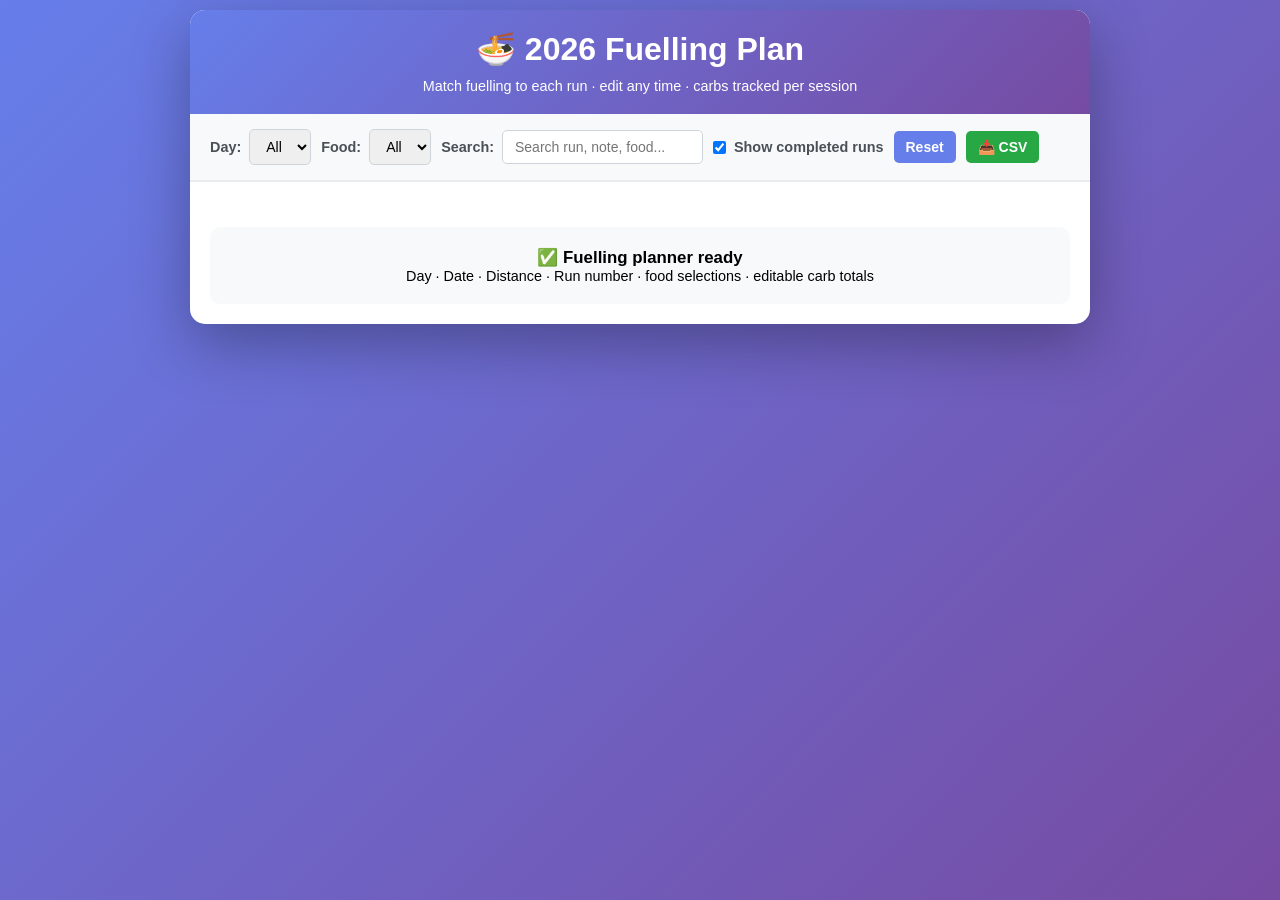
==== commit 60d11f93: "Update fuelling.html" ====
--- a/fuelling.html
+++ b/fuelling.html
@@ -53,7 +53,7 @@
       color: #495057;
       font-size: 0.9em;
     }
-    select, input[type="text"], input[type="number"], button {
+    select, input[type="text"], input[type="date"], input[type="number"], button {
       padding: 8px 12px;
       border: 1px solid #ced4da;
       border-radius: 5px;
@@ -192,15 +192,6 @@
     .date-display, .run-number, .food-summary, .notes-text, .carb-total {
       color: #495057;
       font-size: 0.9em;
-    }
-    .carb-total span {
-      font-weight: 600;
-    }
-    .carb-total.under {
-      color: #fd7e14;
-    }
-    .carb-total.good {
-      color: #198754;
     }
     .food-pills {
       display: flex;
@@ -268,6 +259,7 @@
       color: #495057;
     }
     .form-group input,
+    .form-group select,
     .form-group textarea {
       width: 100%;
       padding: 10px;
@@ -354,7 +346,7 @@
   <div class="container">
     <div class="header">
       <h1>🍜 2026 Fuelling Plan</h1>
-      <p style="font-size:0.9em; margin-top:10px;">120 g/hour fuelling targets per run</p>
+      <p style="font-size:0.9em; margin-top:10px;">Match fuelling to each run · edit any time · carbs tracked per session</p>
     </div>
 
     <div class="controls">
@@ -386,8 +378,8 @@
       <div class="stats" id="statsContainer"></div>
       <div id="runsContainer"></div>
       <div class="export-section">
-        <h3>✅ 120 g/hour targets applied</h3>
-        <p>Enter planned minutes per run to see target vs planned carbs</p>
+        <h3>✅ Fuelling planner ready</h3>
+        <p>Day · Date · Distance · Run number · food selections · editable carb totals</p>
       </div>
     </div>
   </div>
@@ -413,10 +405,6 @@
           <input type="text" id="editRunNumber" readonly>
         </div>
         <div class="form-group">
-          <label for="editPlannedMinutes">Planned time (minutes)</label>
-          <input type="number" id="editPlannedMinutes" min="0" step="1" placeholder="e.g. 180 for 3 hours">
-        </div>
-        <div class="form-group">
           <label>Food selections</label>
           <div id="foodOptions" class="food-grid"></div>
         </div>
@@ -428,10 +416,6 @@
           <label for="editTotalCarbs">Total planned carbs (g)</label>
           <input type="text" id="editTotalCarbs" readonly>
         </div>
-        <div class="form-group">
-          <label for="editTargetCarbs">Target at 120 g/h (g)</label>
-          <input type="text" id="editTargetCarbs" readonly>
-        </div>
         <div class="modal-actions">
           <button type="submit">Save</button>
           <button type="button" class="warning" onclick="clearFoods()">Clear food</button>
@@ -442,4 +426,417 @@
   </div>
 
   <script>
-    const baseRuns
+    const baseRunsData = [
+      {Run:1,Day:'Mon',Date:'18/05/2026',Distance_km:10,Type:'Easy'},
+      {Run:2,Day:'Fri',Date:'22/05/2026',Distance_km:22,Type:'Long'},
+      {Run:3,Day:'Mon',Date:'25/05/2026',Distance_km:10,Type:'Zone 2'},
+      {Run:4,Day:'Thu',Date:'28/05/2026',Distance_km:14,Type:'Steady'},
+      {Run:5,Day:'Sat',Date:'30/05/2026',Distance_km:22,Type:'Long'},
+      {Run:6,Day:'Mon',Date:'01/06/2026',Distance_km:12,Type:'Zone 2'},
+      {Run:7,Day:'Tue',Date:'02/06/2026',Distance_km:7,Type:'Hill quality'},
+      {Run:8,Day:'Thu',Date:'04/06/2026',Distance_km:16,Type:'Steady'},
+      {Run:9,Day:'Sat',Date:'06/06/2026',Distance_km:30,Type:'Long'},
+      {Run:10,Day:'Mon',Date:'08/06/2026',Distance_km:12,Type:'Zone 2'},
+      {Run:11,Day:'Tue',Date:'09/06/2026',Distance_km:7,Type:'Hill quality'},
+      {Run:12,Day:'Thu',Date:'11/06/2026',Distance_km:16,Type:'Steady'},
+      {Run:13,Day:'Sat',Date:'13/06/2026',Distance_km:33,Type:'Long'},
+      {Run:14,Day:'Mon',Date:'15/06/2026',Distance_km:12,Type:'Zone 2'},
+      {Run:15,Day:'Tue',Date:'16/06/2026',Distance_km:7,Type:'Hill quality'},
+      {Run:16,Day:'Thu',Date:'18/06/2026',Distance_km:16,Type:'Steady'},
+      {Run:17,Day:'Sat',Date:'20/06/2026',Distance_km:36,Type:'Long'},
+      {Run:18,Day:'Mon',Date:'22/06/2026',Distance_km:14,Type:'Zone 2'},
+      {Run:19,Day:'Tue',Date:'23/06/2026',Distance_km:7,Type:'Hill quality'},
+      {Run:20,Day:'Thu',Date:'25/06/2026',Distance_km:20,Type:'Steady'},
+      {Run:21,Day:'Sat',Date:'27/06/2026',Distance_km:22,Type:'Long'},
+      {Run:22,Day:'Mon',Date:'29/06/2026',Distance_km:14,Type:'Zone 2'},
+      {Run:23,Day:'Tue',Date:'30/06/2026',Distance_km:7,Type:'Hill quality'},
+      {Run:24,Day:'Thu',Date:'02/07/2026',Distance_km:20,Type:'Steady'},
+      {Run:25,Day:'Sat',Date:'04/07/2026',Distance_km:38,Type:'Long'},
+      {Run:26,Day:'Mon',Date:'06/07/2026',Distance_km:14,Type:'Zone 2'},
+      {Run:27,Day:'Tue',Date:'07/07/2026',Distance_km:7,Type:'Hill quality'},
+      {Run:28,Day:'Thu',Date:'09/07/2026',Distance_km:20,Type:'Steady'},
+      {Run:29,Day:'Sat',Date:'11/07/2026',Distance_km:40,Type:'Long'},
+      {Run:30,Day:'Mon',Date:'13/07/2026',Distance_km:14,Type:'Zone 2'},
+      {Run:31,Day:'Tue',Date:'14/07/2026',Distance_km:7,Type:'Hill quality'},
+      {Run:32,Day:'Thu',Date:'16/07/2026',Distance_km:20,Type:'Steady'},
+      {Run:33,Day:'Sat',Date:'18/07/2026',Distance_km:24,Type:'Long'},
+      {Run:34,Day:'Mon',Date:'20/07/2026',Distance_km:12,Type:'Zone 2'},
+      {Run:35,Day:'Wed',Date:'22/07/2026',Distance_km:14,Type:'Hill quality'},
+      {Run:36,Day:'Thu',Date:'23/07/2026',Distance_km:12,Type:'Steady'},
+      {Run:37,Day:'Fri',Date:'24/07/2026',Distance_km:22,Type:'Long'},
+      {Run:38,Day:'Sat',Date:'25/07/2026',Distance_km:22,Type:'Long'},
+      {Run:39,Day:'Mon',Date:'27/07/2026',Distance_km:12,Type:'Zone 2'},
+      {Run:40,Day:'Tue',Date:'28/07/2026',Distance_km:16,Type:'Hill quality'},
+      {Run:41,Day:'Wed',Date:'29/07/2026',Distance_km:12,Type:'Steady'},
+      {Run:42,Day:'Fri',Date:'31/07/2026',Distance_km:16,Type:'Steady'},
+      {Run:43,Day:'Sat',Date:'01/08/2026',Distance_km:26,Type:'Long'},
+      {Run:44,Day:'Mon',Date:'03/08/2026',Distance_km:8,Type:'Zone 2'},
+      {Run:45,Day:'Tue',Date:'04/08/2026',Distance_km:7,Type:'Hill quality'},
+      {Run:46,Day:'Fri',Date:'07/08/2026',Distance_km:79,Type:'Race'},
+      {Run:47,Day:'Mon',Date:'10/08/2026',Distance_km:8,Type:'Zone 2'},
+      {Run:48,Day:'Tue',Date:'11/08/2026',Distance_km:7,Type:'Hill quality'},
+      {Run:49,Day:'Thu',Date:'13/08/2026',Distance_km:14,Type:'Steady'},
+      {Run:50,Day:'Sat',Date:'15/08/2026',Distance_km:22,Type:'Long'},
+      {Run:51,Day:'Mon',Date:'17/08/2026',Distance_km:8,Type:'Zone 2'},
+      {Run:52,Day:'Tue',Date:'18/08/2026',Distance_km:7,Type:'Hill quality'},
+      {Run:53,Day:'Thu',Date:'20/08/2026',Distance_km:14,Type:'Steady'},
+      {Run:54,Day:'Sat',Date:'22/08/2026',Distance_km:22,Type:'Long'},
+      {Run:55,Day:'Mon',Date:'24/08/2026',Distance_km:12,Type:'Zone 2'},
+      {Run:56,Day:'Tue',Date:'25/08/2026',Distance_km:7,Type:'Mountain Quality'},
+      {Run:57,Day:'Thu',Date:'27/08/2026',Distance_km:18,Type:'Steady'},
+      {Run:58,Day:'Sat',Date:'29/08/2026',Distance_km:30,Type:'Long'},
+      {Run:59,Day:'Mon',Date:'31/08/2026',Distance_km:12,Type:'Zone 2'},
+      {Run:60,Day:'Tue',Date:'01/09/2026',Distance_km:7,Type:'Mountain Quality'},
+      {Run:61,Day:'Thu',Date:'03/09/2026',Distance_km:18,Type:'Steady'},
+      {Run:62,Day:'Sat',Date:'05/09/2026',Distance_km:30,Type:'Long'},
+      {Run:63,Day:'Mon',Date:'07/09/2026',Distance_km:12,Type:'Zone 2'},
+      {Run:64,Day:'Tue',Date:'08/09/2026',Distance_km:7,Type:'Mountain Quality'},
+      {Run:65,Day:'Thu',Date:'10/09/2026',Distance_km:18,Type:'Steady'},
+      {Run:66,Day:'Sat',Date:'12/09/2026',Distance_km:30,Type:'Long'},
+      {Run:67,Day:'Mon',Date:'14/09/2026',Distance_km:8,Type:'Zone 2'},
+      {Run:68,Day:'Tue',Date:'15/09/2026',Distance_km:7,Type:'Hill quality'},
+      {Run:69,Day:'Sun',Date:'20/09/2026',Distance_km:25,Type:'Race'},
+      {Run:70,Day:'Mon',Date:'21/09/2026',Distance_km:10,Type:'Zone 2'},
+      {Run:71,Day:'Tue',Date:'22/09/2026',Distance_km:7,Type:'Hill quality'},
+      {Run:72,Day:'Thu',Date:'24/09/2026',Distance_km:16,Type:'Progression Steady'},
+      {Run:73,Day:'Sat',Date:'26/09/2026',Distance_km:32,Type:'Long'},
+      {Run:74,Day:'Mon',Date:'28/09/2026',Distance_km:10,Type:'Zone 2'},
+      {Run:75,Day:'Tue',Date:'29/09/2026',Distance_km:7,Type:'Hill quality'},
+      {Run:76,Day:'Sat',Date:'03/10/2026',Distance_km:50,Type:'Race'},
+      {Run:77,Day:'Mon',Date:'05/10/2026',Distance_km:8,Type:'Zone 2'},
+      {Run:78,Day:'Tue',Date:'06/10/2026',Distance_km:7,Type:'Speed Quality'},
+      {Run:79,Day:'Sun',Date:'11/10/2026',Distance_km:21.1,Type:'Race'}
+    ];
+
+    const foodCatalogue = [
+      { id: 'naak-salted-soup', name: 'Näak Salted Soup', carbs: 55 },
+      { id: 'naak-energy-drink', name: 'Näak Energy Drink (500ml)', carbs: 55 },
+      { id: 'aldi-bagel-pastrami', name: 'Aldi Bagel with Pastrami & Pickle', carbs: 44 },
+      { id: 'aldi-bagel-bovril', name: 'Aldi Bagel with Bovril & Dairylea', carbs: 44 },
+      { id: 'running-gel', name: 'Running Gel (1:0.8 mix)', carbs: 40 },
+      { id: 'running-flapjack', name: 'Running Flapjack', carbs: 40 },
+      { id: 'sweets', name: 'Sweets (per portion)', carbs: 40 },
+      { id: 'precision-fuel-chews', name: 'Precision Fuel Chews', carbs: 30 },
+      { id: 'kmc-mint-gel', name: 'KMC Mint Gel', carbs: 27 },
+      { id: 'Running-puree', name: 'Running Puree', carbs: 26 },
+      { id: 'naak-waffles', name: 'Näak Waffles', carbs: 17 },
+      { id: 'single-bounty-bar', name: 'Single Bounty Bar (1 piece)', carbs: 17 }
+      { id: 'Running Tiffin', name: 'Running Tiffin', carbs:40},
+    ];
+
+    const storageKey = 'fuellingPlan2026_v1';
+    let currentEditIndex = null;
+
+    const savedFuelling = (() => {
+      try {
+        return JSON.parse(localStorage.getItem(storageKey) || '{}');
+      } catch (e) {
+        return {};
+      }
+    })();
+
+    let fuellingData = baseRunsData.map(run => {
+      const saved = savedFuelling[run.Run] || {};
+      return {
+        ...run,
+        foods: Array.isArray(saved.foods) ? saved.foods : [],
+        notes: saved.notes || '',
+        completed: !!saved.completed
+      };
+    });
+
+    function getFoodById(id) {
+      return foodCatalogue.find(food => food.id === id);
+    }
+
+    function calculateTotalCarbs(run) {
+      return run.foods.reduce((sum, item) => {
+        const food = getFoodById(item.id);
+        return sum + (food ? food.carbs * (item.qty || 0) : 0);
+      }, 0);
+    }
+
+    function saveFuellingData() {
+      const payload = {};
+      fuellingData.forEach(run => {
+        payload[run.Run] = {
+          foods: run.foods,
+          notes: run.notes,
+          completed: !!run.completed
+        };
+      });
+      localStorage.setItem(storageKey, JSON.stringify(payload));
+    }
+
+    function populateFilters() {
+      const dayFilter = document.getElementById('dayFilter');
+      const foodFilter = document.getElementById('foodFilter');
+      const days = [...new Set(fuellingData.map(run => run.Day))];
+      days.forEach(day => {
+        const option = document.createElement('option');
+        option.value = day;
+        option.textContent = day;
+        dayFilter.appendChild(option);
+      });
+      foodCatalogue.forEach(food => {
+        const option = document.createElement('option');
+        option.value = food.id;
+        option.textContent = food.name;
+        foodFilter.appendChild(option);
+      });
+    }
+
+    function updateStats() {
+      const totalRuns = fuellingData.length;
+      const visibleRuns = fuellingData.filter(run => !run.completed).length;
+      const plannedRuns = fuellingData.filter(run => (run.foods.length > 0 || run.notes.trim()) && !run.completed).length;
+      const totalCarbs = fuellingData.reduce((sum, run) => sum + calculateTotalCarbs(run), 0);
+      const averageCarbs = plannedRuns ? (totalCarbs / plannedRuns).toFixed(0) : 0;
+      const highFuelRuns = fuellingData.filter(run => calculateTotalCarbs(run) >= 80 && !run.completed).length;
+      const completedRuns = fuellingData.filter(run => run.completed).length;
+
+      document.getElementById('statsContainer').innerHTML = `
+        <div class="stat-card"><h3>${totalRuns}</h3><p>Total runs</p></div>
+        <div class="stat-card completed"><h3>${plannedRuns}</h3><p>Planned & visible runs</p></div>
+        <div class="stat-card"><h3>${visibleRuns}</h3><p>Visible runs (not completed)</p></div>
+        <div class="stat-card warning"><h3>${averageCarbs}g</h3><p>Avg per planned visible run</p></div>
+        <div class="stat-card"><h3>${highFuelRuns}</h3><p>80g+ visible runs</p></div>
+        <div class="stat-card completed"><h3>${completedRuns}</h3><p>Completed runs</p></div>
+      `;
+    }
+
+    function renderRuns() {
+      const dayFilter = document.getElementById('dayFilter').value;
+      const foodFilter = document.getElementById('foodFilter').value;
+      const search = document.getElementById('searchBox').value.toLowerCase();
+      const showCompleted = document.getElementById('showCompleted').checked;
+
+      let filtered = fuellingData.filter(run => {
+        if (!showCompleted && run.completed) return false;
+        if (dayFilter !== 'all' && run.Day !== dayFilter) return false;
+        if (foodFilter !== 'all' && !run.foods.some(item => item.id === foodFilter && item.qty > 0)) return false;
+        if (search) {
+          const foodNames = run.foods.map(item => getFoodById(item.id)?.name || '').join(' ');
+          const haystack = `${run.Run} ${run.Day} ${run.Date} ${run.Distance_km} ${run.Type} ${run.notes} ${foodNames}`.toLowerCase();
+          if (!haystack.includes(search)) return false;
+        }
+        return true;
+      });
+
+      const container = document.getElementById('runsContainer');
+      container.innerHTML = '';
+
+      filtered.forEach(run => {
+        const miles = (run.Distance_km * 0.621371).toFixed(1);
+        const totalCarbs = calculateTotalCarbs(run);
+        const selectedFoods = run.foods
+          .filter(item => item.qty > 0)
+          .map(item => {
+            const food = getFoodById(item.id);
+            return food ? `<span class="food-pill">${food.name}<span class="qty">×${item.qty}</span></span>` : '';
+          })
+          .join('');
+
+        const wrapper = document.createElement('div');
+        wrapper.className = 'run-container';
+        wrapper.innerHTML = `
+          <div class="run-header ${run.completed ? 'completed' : ''}">
+            <span>${run.completed ? '✅ ' : ''}Run ${run.Run} • ${run.Type}</span>
+            <span>${totalCarbs}g planned carbs</span>
+          </div>
+          <div class="run-item">
+            <div class="mobile-header">
+              <div style="display:flex; gap:8px; align-items:center; flex-wrap:wrap;">
+                <span class="day-badge ${run.completed ? 'completed' : ''}">${run.Day}</span>
+                <span class="run-number">Run number: ${run.Run}</span>
+              </div>
+              <span class="date-display">${run.Date}</span>
+            </div>
+            <div class="mobile-main">
+              <div><div class="distance">${run.Distance_km}km (${miles}mi)</div></div>
+              <div><div class="carb-total">Planned carbs: ${totalCarbs}g</div></div>
+            </div>
+            <div class="mobile-full">
+              <div class="food-summary">${selectedFoods || '<span style="color:#6c757d;">No food selected yet</span>'}</div>
+            </div>
+            <div class="mobile-full">
+              <div class="notes-text">${run.notes ? run.notes : '<span style="color:#6c757d;">No fuelling notes added</span>'}</div>
+            </div>
+            <div class="actions">
+              <button class="secondary" onclick="editRun(${run.Run})">✏️ Edit fuelling</button>
+              <button class="outline" onclick="toggleCompleted(${run.Run})">
+                ${run.completed ? '↩️ Undo complete' : '✅ Mark complete & hide'}
+              </button>
+            </div>
+          </div>
+        `;
+        container.appendChild(wrapper);
+      });
+
+      if (!filtered.length) {
+        container.innerHTML = '<div class="run-container"><div class="run-item"><div class="notes-text">No runs match the current filter.</div></div></div>';
+      }
+
+      updateStats();
+    }
+
+    function buildFoodOptions(run) {
+      const foodOptions = document.getElementById('foodOptions');
+      foodOptions.innerHTML = foodCatalogue.map(food => {
+        const selected = run.foods.find(item => item.id === food.id);
+        const qty = selected?.qty || 0;
+        return `
+          <div class="food-option">
+            <input type="checkbox" id="food-${food.id}" data-food-id="${food.id}" ${qty > 0 ? 'checked' : ''} onchange="toggleFoodQty('${food.id}')">
+            <label for="food-${food.id}">
+              <div class="food-name">${food.name}</div>
+              <div class="food-carbs">${food.carbs}g carbs each</div>
+            </label>
+            <input type="number" min="1" step="1" value="${qty > 0 ? qty : 1}" id="qty-${food.id}" ${qty > 0 ? '' : 'disabled'} oninput="updateModalCarbs()">
+          </div>
+        `;
+      }).join('');
+      updateModalCarbs();
+    }
+
+    function toggleFoodQty(foodId) {
+      const checkbox = document.getElementById(`food-${foodId}`);
+      const qtyInput = document.getElementById(`qty-${foodId}`);
+      qtyInput.disabled = !checkbox.checked;
+      if (checkbox.checked && (!qtyInput.value || Number(qtyInput.value) < 1)) qtyInput.value = 1;
+      updateModalCarbs();
+    }
+
+    function updateModalCarbs() {
+      let total = 0;
+      foodCatalogue.forEach(food => {
+        const checkbox = document.getElementById(`food-${food.id}`);
+        const qtyInput = document.getElementById(`qty-${food.id}`);
+        if (checkbox && qtyInput && checkbox.checked) {
+          total += food.carbs * Math.max(1, Number(qtyInput.value || 1));
+        }
+      });
+      document.getElementById('editTotalCarbs').value = `${total}g`;
+    }
+
+    function editRun(runNumber) {
+      const run = fuellingData.find(item => item.Run === runNumber);
+      currentEditIndex = fuellingData.findIndex(item => item.Run === runNumber);
+      document.getElementById('editDay').value = run.Day;
+      document.getElementById('editDate').value = run.Date;
+      document.getElementById('editDistance').value = `${run.Distance_km}km`;
+      document.getElementById('editRunNumber').value = run.Run;
+      document.getElementById('editNotes').value = run.notes || '';
+      buildFoodOptions(run);
+      document.getElementById('editModal').classList.add('active');
+    }
+
+    function clearFoods() {
+      foodCatalogue.forEach(food => {
+        const checkbox = document.getElementById(`food-${food.id}`);
+        const qtyInput = document.getElementById(`qty-${food.id}`);
+        if (checkbox) checkbox.checked = false;
+        if (qtyInput) {
+          qtyInput.disabled = true;
+          qtyInput.value = 1;
+        }
+      });
+      updateModalCarbs();
+    }
+
+    function closeModal() {
+      document.getElementById('editModal').classList.remove('active');
+      currentEditIndex = null;
+    }
+
+    function toggleCompleted(runNumber) {
+      const idx = fuellingData.findIndex(r => r.Run === runNumber);
+      if (idx === -1) return;
+      fuellingData[idx].completed = !fuellingData[idx].completed;
+      saveFuellingData();
+      renderRuns();
+    }
+
+    document.getElementById('editForm').addEventListener('submit', function(e) {
+      e.preventDefault();
+      if (currentEditIndex === null) return;
+
+      const selectedFoods = foodCatalogue
+        .map(food => {
+          const checkbox = document.getElementById(`food-${food.id}`);
+          const qtyInput = document.getElementById(`qty-${food.id}`);
+          return checkbox && checkbox.checked ? { id: food.id, qty: Math.max(1, Number(qtyInput.value || 1)) } : null;
+        })
+        .filter(Boolean);
+
+      fuellingData[currentEditIndex].foods = selectedFoods;
+      fuellingData[currentEditIndex].notes = document.getElementById('editNotes').value.trim();
+      saveFuellingData();
+      renderRuns();
+      closeModal();
+    });
+
+    function resetFilters() {
+      document.getElementById('dayFilter').value = 'all';
+      document.getElementById('foodFilter').value = 'all';
+      document.getElementById('searchBox').value = '';
+      document.getElementById('showCompleted').checked = true;
+      renderRuns();
+    }
+
+    function exportToCSV() {
+      const rows = fuellingData.map(run => {
+        const foods = run.foods
+          .filter(item => item.qty > 0)
+          .map(item => {
+            const food = getFoodById(item.id);
+            return food ? `${food.name} x${item.qty}` : '';
+          })
+          .filter(Boolean)
+          .join(' | ');
+        return {
+          Day: run.Day,
+          Date: run.Date,
+          Distance_km: run.Distance_km,
+          Run_number: run.Run,
+          Run_type: run.Type,
+          Foods: foods,
+          Total_carbs_g: calculateTotalCarbs(run),
+          Notes: run.notes,
+          Completed: run.completed ? 'Yes' : 'No'
+        };
+      });
+
+      const headers = Object.keys(rows[0]);
+      const csv = [
+        headers.join(','),
+        ...rows.map(row => headers.map(header => {
+          const value = String(row[header] ?? '');
+          return /[",\n]/.test(value) ? `"${value.replace(/"/g, '""')}"` : value;
+        }).join(','))
+      ].join('\n');
+
+      const blob = new Blob([csv], { type: 'text/csv;charset=utf-8;' });
+      const url = URL.createObjectURL(blob);
+      const link = document.createElement('a');
+      link.href = url;
+      link.download = 'fuelling_plan_2026.csv';
+      link.click();
+      URL.revokeObjectURL(url);
+    }
+
+    document.getElementById('dayFilter').addEventListener('change', renderRuns);
+    document.getElementById('foodFilter').addEventListener('change', renderRuns);
+    document.getElementById('searchBox').addEventListener('input', renderRuns);
+    document.getElementById('showCompleted').addEventListener('change', renderRuns);
+    document.getElementById('editModal').addEventListener('click', function(e) {
+      if (e.target === this) closeModal();
+    });
+
+    window.onload = function() {
+      populateFilters();
+      renderRuns();
+    };
+  </script>
+</body>
+</html>
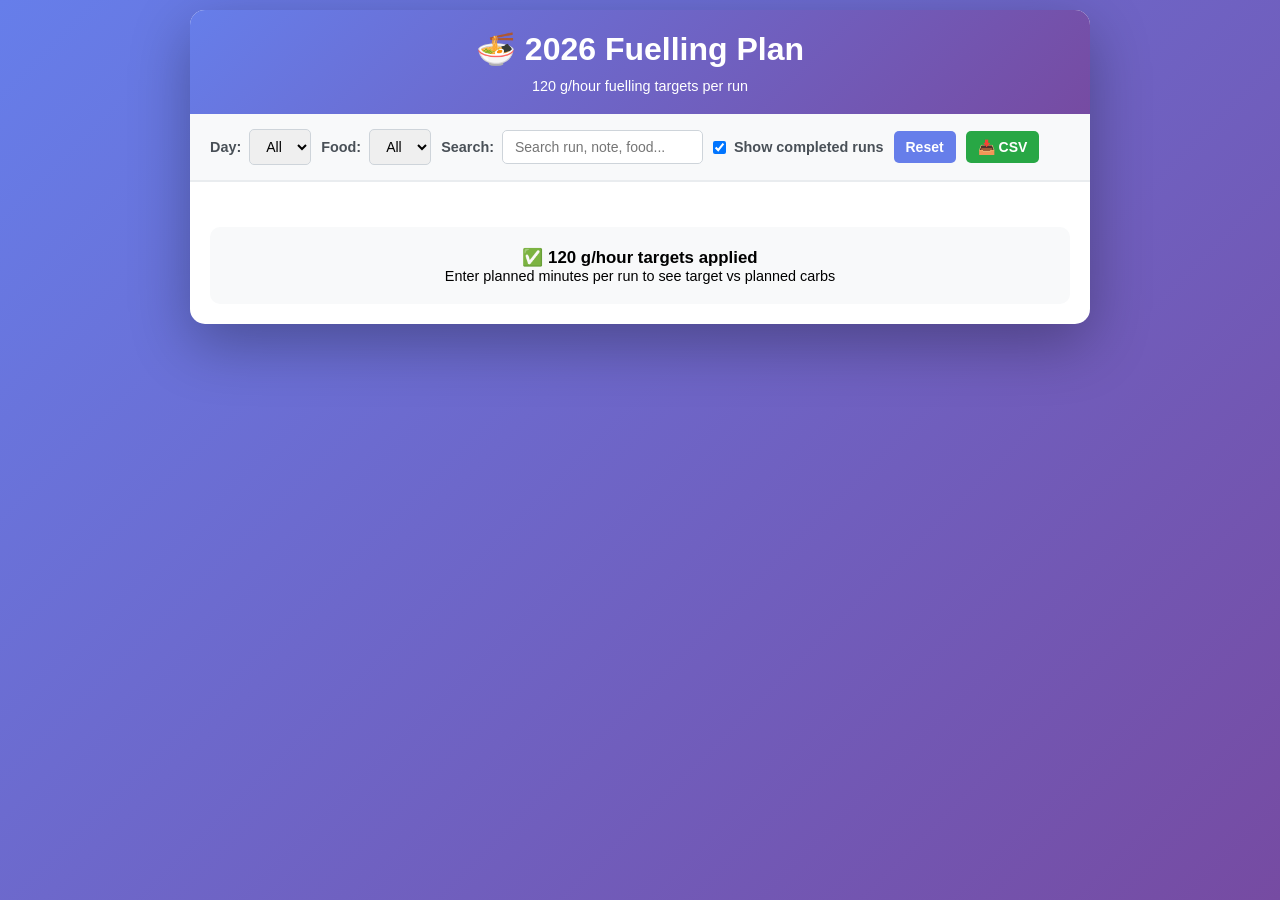
==== commit 79f634e2: "Revise fuelling plan and food selection inputs Updated fuelling plan details and modified food selec" ====
--- a/fuelling.html
+++ b/fuelling.html
@@ -53,7 +53,7 @@
       color: #495057;
       font-size: 0.9em;
     }
-    select, input[type="text"], input[type="date"], input[type="number"], button {
+    select, input[type="text"], input[type="number"], button {
       padding: 8px 12px;
       border: 1px solid #ced4da;
       border-radius: 5px;
@@ -192,6 +192,15 @@
     .date-display, .run-number, .food-summary, .notes-text, .carb-total {
       color: #495057;
       font-size: 0.9em;
+    }
+    .carb-total span {
+      font-weight: 600;
+    }
+    .carb-total.under {
+      color: #fd7e14;
+    }
+    .carb-total.good {
+      color: #198754;
     }
     .food-pills {
       display: flex;
@@ -259,7 +268,6 @@
       color: #495057;
     }
     .form-group input,
-    .form-group select,
     .form-group textarea {
       width: 100%;
       padding: 10px;
@@ -346,7 +354,7 @@
   <div class="container">
     <div class="header">
       <h1>🍜 2026 Fuelling Plan</h1>
-      <p style="font-size:0.9em; margin-top:10px;">Match fuelling to each run · edit any time · carbs tracked per session</p>
+      <p style="font-size:0.9em; margin-top:10px;">120 g/hour fuelling targets per run</p>
     </div>
 
     <div class="controls">
@@ -378,8 +386,8 @@
       <div class="stats" id="statsContainer"></div>
       <div id="runsContainer"></div>
       <div class="export-section">
-        <h3>✅ Fuelling planner ready</h3>
-        <p>Day · Date · Distance · Run number · food selections · editable carb totals</p>
+        <h3>✅ 120 g/hour targets applied</h3>
+        <p>Enter planned minutes per run to see target vs planned carbs</p>
       </div>
     </div>
   </div>
@@ -405,6 +413,10 @@
           <input type="text" id="editRunNumber" readonly>
         </div>
         <div class="form-group">
+          <label for="editPlannedMinutes">Planned time (minutes)</label>
+          <input type="number" id="editPlannedMinutes" min="0" step="1" placeholder="e.g. 180 for 3 hours">
+        </div>
+        <div class="form-group">
           <label>Food selections</label>
           <div id="foodOptions" class="food-grid"></div>
         </div>
@@ -415,6 +427,10 @@
         <div class="form-group">
           <label for="editTotalCarbs">Total planned carbs (g)</label>
           <input type="text" id="editTotalCarbs" readonly>
+        </div>
+        <div class="form-group">
+          <label for="editTargetCarbs">Target at 120 g/h (g)</label>
+          <input type="text" id="editTargetCarbs" readonly>
         </div>
         <div class="modal-actions">
           <button type="submit">Save</button>
@@ -426,417 +442,4 @@
   </div>
 
   <script>
-    const baseRunsData = [
-      {Run:1,Day:'Mon',Date:'18/05/2026',Distance_km:10,Type:'Easy'},
-      {Run:2,Day:'Fri',Date:'22/05/2026',Distance_km:22,Type:'Long'},
-      {Run:3,Day:'Mon',Date:'25/05/2026',Distance_km:10,Type:'Zone 2'},
-      {Run:4,Day:'Thu',Date:'28/05/2026',Distance_km:14,Type:'Steady'},
-      {Run:5,Day:'Sat',Date:'30/05/2026',Distance_km:22,Type:'Long'},
-      {Run:6,Day:'Mon',Date:'01/06/2026',Distance_km:12,Type:'Zone 2'},
-      {Run:7,Day:'Tue',Date:'02/06/2026',Distance_km:7,Type:'Hill quality'},
-      {Run:8,Day:'Thu',Date:'04/06/2026',Distance_km:16,Type:'Steady'},
-      {Run:9,Day:'Sat',Date:'06/06/2026',Distance_km:30,Type:'Long'},
-      {Run:10,Day:'Mon',Date:'08/06/2026',Distance_km:12,Type:'Zone 2'},
-      {Run:11,Day:'Tue',Date:'09/06/2026',Distance_km:7,Type:'Hill quality'},
-      {Run:12,Day:'Thu',Date:'11/06/2026',Distance_km:16,Type:'Steady'},
-      {Run:13,Day:'Sat',Date:'13/06/2026',Distance_km:33,Type:'Long'},
-      {Run:14,Day:'Mon',Date:'15/06/2026',Distance_km:12,Type:'Zone 2'},
-      {Run:15,Day:'Tue',Date:'16/06/2026',Distance_km:7,Type:'Hill quality'},
-      {Run:16,Day:'Thu',Date:'18/06/2026',Distance_km:16,Type:'Steady'},
-      {Run:17,Day:'Sat',Date:'20/06/2026',Distance_km:36,Type:'Long'},
-      {Run:18,Day:'Mon',Date:'22/06/2026',Distance_km:14,Type:'Zone 2'},
-      {Run:19,Day:'Tue',Date:'23/06/2026',Distance_km:7,Type:'Hill quality'},
-      {Run:20,Day:'Thu',Date:'25/06/2026',Distance_km:20,Type:'Steady'},
-      {Run:21,Day:'Sat',Date:'27/06/2026',Distance_km:22,Type:'Long'},
-      {Run:22,Day:'Mon',Date:'29/06/2026',Distance_km:14,Type:'Zone 2'},
-      {Run:23,Day:'Tue',Date:'30/06/2026',Distance_km:7,Type:'Hill quality'},
-      {Run:24,Day:'Thu',Date:'02/07/2026',Distance_km:20,Type:'Steady'},
-      {Run:25,Day:'Sat',Date:'04/07/2026',Distance_km:38,Type:'Long'},
-      {Run:26,Day:'Mon',Date:'06/07/2026',Distance_km:14,Type:'Zone 2'},
-      {Run:27,Day:'Tue',Date:'07/07/2026',Distance_km:7,Type:'Hill quality'},
-      {Run:28,Day:'Thu',Date:'09/07/2026',Distance_km:20,Type:'Steady'},
-      {Run:29,Day:'Sat',Date:'11/07/2026',Distance_km:40,Type:'Long'},
-      {Run:30,Day:'Mon',Date:'13/07/2026',Distance_km:14,Type:'Zone 2'},
-      {Run:31,Day:'Tue',Date:'14/07/2026',Distance_km:7,Type:'Hill quality'},
-      {Run:32,Day:'Thu',Date:'16/07/2026',Distance_km:20,Type:'Steady'},
-      {Run:33,Day:'Sat',Date:'18/07/2026',Distance_km:24,Type:'Long'},
-      {Run:34,Day:'Mon',Date:'20/07/2026',Distance_km:12,Type:'Zone 2'},
-      {Run:35,Day:'Wed',Date:'22/07/2026',Distance_km:14,Type:'Hill quality'},
-      {Run:36,Day:'Thu',Date:'23/07/2026',Distance_km:12,Type:'Steady'},
-      {Run:37,Day:'Fri',Date:'24/07/2026',Distance_km:22,Type:'Long'},
-      {Run:38,Day:'Sat',Date:'25/07/2026',Distance_km:22,Type:'Long'},
-      {Run:39,Day:'Mon',Date:'27/07/2026',Distance_km:12,Type:'Zone 2'},
-      {Run:40,Day:'Tue',Date:'28/07/2026',Distance_km:16,Type:'Hill quality'},
-      {Run:41,Day:'Wed',Date:'29/07/2026',Distance_km:12,Type:'Steady'},
-      {Run:42,Day:'Fri',Date:'31/07/2026',Distance_km:16,Type:'Steady'},
-      {Run:43,Day:'Sat',Date:'01/08/2026',Distance_km:26,Type:'Long'},
-      {Run:44,Day:'Mon',Date:'03/08/2026',Distance_km:8,Type:'Zone 2'},
-      {Run:45,Day:'Tue',Date:'04/08/2026',Distance_km:7,Type:'Hill quality'},
-      {Run:46,Day:'Fri',Date:'07/08/2026',Distance_km:79,Type:'Race'},
-      {Run:47,Day:'Mon',Date:'10/08/2026',Distance_km:8,Type:'Zone 2'},
-      {Run:48,Day:'Tue',Date:'11/08/2026',Distance_km:7,Type:'Hill quality'},
-      {Run:49,Day:'Thu',Date:'13/08/2026',Distance_km:14,Type:'Steady'},
-      {Run:50,Day:'Sat',Date:'15/08/2026',Distance_km:22,Type:'Long'},
-      {Run:51,Day:'Mon',Date:'17/08/2026',Distance_km:8,Type:'Zone 2'},
-      {Run:52,Day:'Tue',Date:'18/08/2026',Distance_km:7,Type:'Hill quality'},
-      {Run:53,Day:'Thu',Date:'20/08/2026',Distance_km:14,Type:'Steady'},
-      {Run:54,Day:'Sat',Date:'22/08/2026',Distance_km:22,Type:'Long'},
-      {Run:55,Day:'Mon',Date:'24/08/2026',Distance_km:12,Type:'Zone 2'},
-      {Run:56,Day:'Tue',Date:'25/08/2026',Distance_km:7,Type:'Mountain Quality'},
-      {Run:57,Day:'Thu',Date:'27/08/2026',Distance_km:18,Type:'Steady'},
-      {Run:58,Day:'Sat',Date:'29/08/2026',Distance_km:30,Type:'Long'},
-      {Run:59,Day:'Mon',Date:'31/08/2026',Distance_km:12,Type:'Zone 2'},
-      {Run:60,Day:'Tue',Date:'01/09/2026',Distance_km:7,Type:'Mountain Quality'},
-      {Run:61,Day:'Thu',Date:'03/09/2026',Distance_km:18,Type:'Steady'},
-      {Run:62,Day:'Sat',Date:'05/09/2026',Distance_km:30,Type:'Long'},
-      {Run:63,Day:'Mon',Date:'07/09/2026',Distance_km:12,Type:'Zone 2'},
-      {Run:64,Day:'Tue',Date:'08/09/2026',Distance_km:7,Type:'Mountain Quality'},
-      {Run:65,Day:'Thu',Date:'10/09/2026',Distance_km:18,Type:'Steady'},
-      {Run:66,Day:'Sat',Date:'12/09/2026',Distance_km:30,Type:'Long'},
-      {Run:67,Day:'Mon',Date:'14/09/2026',Distance_km:8,Type:'Zone 2'},
-      {Run:68,Day:'Tue',Date:'15/09/2026',Distance_km:7,Type:'Hill quality'},
-      {Run:69,Day:'Sun',Date:'20/09/2026',Distance_km:25,Type:'Race'},
-      {Run:70,Day:'Mon',Date:'21/09/2026',Distance_km:10,Type:'Zone 2'},
-      {Run:71,Day:'Tue',Date:'22/09/2026',Distance_km:7,Type:'Hill quality'},
-      {Run:72,Day:'Thu',Date:'24/09/2026',Distance_km:16,Type:'Progression Steady'},
-      {Run:73,Day:'Sat',Date:'26/09/2026',Distance_km:32,Type:'Long'},
-      {Run:74,Day:'Mon',Date:'28/09/2026',Distance_km:10,Type:'Zone 2'},
-      {Run:75,Day:'Tue',Date:'29/09/2026',Distance_km:7,Type:'Hill quality'},
-      {Run:76,Day:'Sat',Date:'03/10/2026',Distance_km:50,Type:'Race'},
-      {Run:77,Day:'Mon',Date:'05/10/2026',Distance_km:8,Type:'Zone 2'},
-      {Run:78,Day:'Tue',Date:'06/10/2026',Distance_km:7,Type:'Speed Quality'},
-      {Run:79,Day:'Sun',Date:'11/10/2026',Distance_km:21.1,Type:'Race'}
-    ];
-
-    const foodCatalogue = [
-      { id: 'naak-salted-soup', name: 'Näak Salted Soup', carbs: 55 },
-      { id: 'naak-energy-drink', name: 'Näak Energy Drink (500ml)', carbs: 55 },
-      { id: 'aldi-bagel-pastrami', name: 'Aldi Bagel with Pastrami & Pickle', carbs: 44 },
-      { id: 'aldi-bagel-bovril', name: 'Aldi Bagel with Bovril & Dairylea', carbs: 44 },
-      { id: 'running-gel', name: 'Running Gel (1:0.8 mix)', carbs: 40 },
-      { id: 'running-flapjack', name: 'Running Flapjack', carbs: 40 },
-      { id: 'sweets', name: 'Sweets (per portion)', carbs: 40 },
-      { id: 'precision-fuel-chews', name: 'Precision Fuel Chews', carbs: 30 },
-      { id: 'kmc-mint-gel', name: 'KMC Mint Gel', carbs: 27 },
-      { id: 'Running-puree', name: 'Running Puree', carbs: 26 },
-      { id: 'naak-waffles', name: 'Näak Waffles', carbs: 17 },
-      { id: 'single-bounty-bar', name: 'Single Bounty Bar (1 piece)', carbs: 17 }
-      { id: 'Running Tiffin', name: 'Running Tiffin', carbs:40},
-    ];
-
-    const storageKey = 'fuellingPlan2026_v1';
-    let currentEditIndex = null;
-
-    const savedFuelling = (() => {
-      try {
-        return JSON.parse(localStorage.getItem(storageKey) || '{}');
-      } catch (e) {
-        return {};
-      }
-    })();
-
-    let fuellingData = baseRunsData.map(run => {
-      const saved = savedFuelling[run.Run] || {};
-      return {
-        ...run,
-        foods: Array.isArray(saved.foods) ? saved.foods : [],
-        notes: saved.notes || '',
-        completed: !!saved.completed
-      };
-    });
-
-    function getFoodById(id) {
-      return foodCatalogue.find(food => food.id === id);
-    }
-
-    function calculateTotalCarbs(run) {
-      return run.foods.reduce((sum, item) => {
-        const food = getFoodById(item.id);
-        return sum + (food ? food.carbs * (item.qty || 0) : 0);
-      }, 0);
-    }
-
-    function saveFuellingData() {
-      const payload = {};
-      fuellingData.forEach(run => {
-        payload[run.Run] = {
-          foods: run.foods,
-          notes: run.notes,
-          completed: !!run.completed
-        };
-      });
-      localStorage.setItem(storageKey, JSON.stringify(payload));
-    }
-
-    function populateFilters() {
-      const dayFilter = document.getElementById('dayFilter');
-      const foodFilter = document.getElementById('foodFilter');
-      const days = [...new Set(fuellingData.map(run => run.Day))];
-      days.forEach(day => {
-        const option = document.createElement('option');
-        option.value = day;
-        option.textContent = day;
-        dayFilter.appendChild(option);
-      });
-      foodCatalogue.forEach(food => {
-        const option = document.createElement('option');
-        option.value = food.id;
-        option.textContent = food.name;
-        foodFilter.appendChild(option);
-      });
-    }
-
-    function updateStats() {
-      const totalRuns = fuellingData.length;
-      const visibleRuns = fuellingData.filter(run => !run.completed).length;
-      const plannedRuns = fuellingData.filter(run => (run.foods.length > 0 || run.notes.trim()) && !run.completed).length;
-      const totalCarbs = fuellingData.reduce((sum, run) => sum + calculateTotalCarbs(run), 0);
-      const averageCarbs = plannedRuns ? (totalCarbs / plannedRuns).toFixed(0) : 0;
-      const highFuelRuns = fuellingData.filter(run => calculateTotalCarbs(run) >= 80 && !run.completed).length;
-      const completedRuns = fuellingData.filter(run => run.completed).length;
-
-      document.getElementById('statsContainer').innerHTML = `
-        <div class="stat-card"><h3>${totalRuns}</h3><p>Total runs</p></div>
-        <div class="stat-card completed"><h3>${plannedRuns}</h3><p>Planned & visible runs</p></div>
-        <div class="stat-card"><h3>${visibleRuns}</h3><p>Visible runs (not completed)</p></div>
-        <div class="stat-card warning"><h3>${averageCarbs}g</h3><p>Avg per planned visible run</p></div>
-        <div class="stat-card"><h3>${highFuelRuns}</h3><p>80g+ visible runs</p></div>
-        <div class="stat-card completed"><h3>${completedRuns}</h3><p>Completed runs</p></div>
-      `;
-    }
-
-    function renderRuns() {
-      const dayFilter = document.getElementById('dayFilter').value;
-      const foodFilter = document.getElementById('foodFilter').value;
-      const search = document.getElementById('searchBox').value.toLowerCase();
-      const showCompleted = document.getElementById('showCompleted').checked;
-
-      let filtered = fuellingData.filter(run => {
-        if (!showCompleted && run.completed) return false;
-        if (dayFilter !== 'all' && run.Day !== dayFilter) return false;
-        if (foodFilter !== 'all' && !run.foods.some(item => item.id === foodFilter && item.qty > 0)) return false;
-        if (search) {
-          const foodNames = run.foods.map(item => getFoodById(item.id)?.name || '').join(' ');
-          const haystack = `${run.Run} ${run.Day} ${run.Date} ${run.Distance_km} ${run.Type} ${run.notes} ${foodNames}`.toLowerCase();
-          if (!haystack.includes(search)) return false;
-        }
-        return true;
-      });
-
-      const container = document.getElementById('runsContainer');
-      container.innerHTML = '';
-
-      filtered.forEach(run => {
-        const miles = (run.Distance_km * 0.621371).toFixed(1);
-        const totalCarbs = calculateTotalCarbs(run);
-        const selectedFoods = run.foods
-          .filter(item => item.qty > 0)
-          .map(item => {
-            const food = getFoodById(item.id);
-            return food ? `<span class="food-pill">${food.name}<span class="qty">×${item.qty}</span></span>` : '';
-          })
-          .join('');
-
-        const wrapper = document.createElement('div');
-        wrapper.className = 'run-container';
-        wrapper.innerHTML = `
-          <div class="run-header ${run.completed ? 'completed' : ''}">
-            <span>${run.completed ? '✅ ' : ''}Run ${run.Run} • ${run.Type}</span>
-            <span>${totalCarbs}g planned carbs</span>
-          </div>
-          <div class="run-item">
-            <div class="mobile-header">
-              <div style="display:flex; gap:8px; align-items:center; flex-wrap:wrap;">
-                <span class="day-badge ${run.completed ? 'completed' : ''}">${run.Day}</span>
-                <span class="run-number">Run number: ${run.Run}</span>
-              </div>
-              <span class="date-display">${run.Date}</span>
-            </div>
-            <div class="mobile-main">
-              <div><div class="distance">${run.Distance_km}km (${miles}mi)</div></div>
-              <div><div class="carb-total">Planned carbs: ${totalCarbs}g</div></div>
-            </div>
-            <div class="mobile-full">
-              <div class="food-summary">${selectedFoods || '<span style="color:#6c757d;">No food selected yet</span>'}</div>
-            </div>
-            <div class="mobile-full">
-              <div class="notes-text">${run.notes ? run.notes : '<span style="color:#6c757d;">No fuelling notes added</span>'}</div>
-            </div>
-            <div class="actions">
-              <button class="secondary" onclick="editRun(${run.Run})">✏️ Edit fuelling</button>
-              <button class="outline" onclick="toggleCompleted(${run.Run})">
-                ${run.completed ? '↩️ Undo complete' : '✅ Mark complete & hide'}
-              </button>
-            </div>
-          </div>
-        `;
-        container.appendChild(wrapper);
-      });
-
-      if (!filtered.length) {
-        container.innerHTML = '<div class="run-container"><div class="run-item"><div class="notes-text">No runs match the current filter.</div></div></div>';
-      }
-
-      updateStats();
-    }
-
-    function buildFoodOptions(run) {
-      const foodOptions = document.getElementById('foodOptions');
-      foodOptions.innerHTML = foodCatalogue.map(food => {
-        const selected = run.foods.find(item => item.id === food.id);
-        const qty = selected?.qty || 0;
-        return `
-          <div class="food-option">
-            <input type="checkbox" id="food-${food.id}" data-food-id="${food.id}" ${qty > 0 ? 'checked' : ''} onchange="toggleFoodQty('${food.id}')">
-            <label for="food-${food.id}">
-              <div class="food-name">${food.name}</div>
-              <div class="food-carbs">${food.carbs}g carbs each</div>
-            </label>
-            <input type="number" min="1" step="1" value="${qty > 0 ? qty : 1}" id="qty-${food.id}" ${qty > 0 ? '' : 'disabled'} oninput="updateModalCarbs()">
-          </div>
-        `;
-      }).join('');
-      updateModalCarbs();
-    }
-
-    function toggleFoodQty(foodId) {
-      const checkbox = document.getElementById(`food-${foodId}`);
-      const qtyInput = document.getElementById(`qty-${foodId}`);
-      qtyInput.disabled = !checkbox.checked;
-      if (checkbox.checked && (!qtyInput.value || Number(qtyInput.value) < 1)) qtyInput.value = 1;
-      updateModalCarbs();
-    }
-
-    function updateModalCarbs() {
-      let total = 0;
-      foodCatalogue.forEach(food => {
-        const checkbox = document.getElementById(`food-${food.id}`);
-        const qtyInput = document.getElementById(`qty-${food.id}`);
-        if (checkbox && qtyInput && checkbox.checked) {
-          total += food.carbs * Math.max(1, Number(qtyInput.value || 1));
-        }
-      });
-      document.getElementById('editTotalCarbs').value = `${total}g`;
-    }
-
-    function editRun(runNumber) {
-      const run = fuellingData.find(item => item.Run === runNumber);
-      currentEditIndex = fuellingData.findIndex(item => item.Run === runNumber);
-      document.getElementById('editDay').value = run.Day;
-      document.getElementById('editDate').value = run.Date;
-      document.getElementById('editDistance').value = `${run.Distance_km}km`;
-      document.getElementById('editRunNumber').value = run.Run;
-      document.getElementById('editNotes').value = run.notes || '';
-      buildFoodOptions(run);
-      document.getElementById('editModal').classList.add('active');
-    }
-
-    function clearFoods() {
-      foodCatalogue.forEach(food => {
-        const checkbox = document.getElementById(`food-${food.id}`);
-        const qtyInput = document.getElementById(`qty-${food.id}`);
-        if (checkbox) checkbox.checked = false;
-        if (qtyInput) {
-          qtyInput.disabled = true;
-          qtyInput.value = 1;
-        }
-      });
-      updateModalCarbs();
-    }
-
-    function closeModal() {
-      document.getElementById('editModal').classList.remove('active');
-      currentEditIndex = null;
-    }
-
-    function toggleCompleted(runNumber) {
-      const idx = fuellingData.findIndex(r => r.Run === runNumber);
-      if (idx === -1) return;
-      fuellingData[idx].completed = !fuellingData[idx].completed;
-      saveFuellingData();
-      renderRuns();
-    }
-
-    document.getElementById('editForm').addEventListener('submit', function(e) {
-      e.preventDefault();
-      if (currentEditIndex === null) return;
-
-      const selectedFoods = foodCatalogue
-        .map(food => {
-          const checkbox = document.getElementById(`food-${food.id}`);
-          const qtyInput = document.getElementById(`qty-${food.id}`);
-          return checkbox && checkbox.checked ? { id: food.id, qty: Math.max(1, Number(qtyInput.value || 1)) } : null;
-        })
-        .filter(Boolean);
-
-      fuellingData[currentEditIndex].foods = selectedFoods;
-      fuellingData[currentEditIndex].notes = document.getElementById('editNotes').value.trim();
-      saveFuellingData();
-      renderRuns();
-      closeModal();
-    });
-
-    function resetFilters() {
-      document.getElementById('dayFilter').value = 'all';
-      document.getElementById('foodFilter').value = 'all';
-      document.getElementById('searchBox').value = '';
-      document.getElementById('showCompleted').checked = true;
-      renderRuns();
-    }
-
-    function exportToCSV() {
-      const rows = fuellingData.map(run => {
-        const foods = run.foods
-          .filter(item => item.qty > 0)
-          .map(item => {
-            const food = getFoodById(item.id);
-            return food ? `${food.name} x${item.qty}` : '';
-          })
-          .filter(Boolean)
-          .join(' | ');
-        return {
-          Day: run.Day,
-          Date: run.Date,
-          Distance_km: run.Distance_km,
-          Run_number: run.Run,
-          Run_type: run.Type,
-          Foods: foods,
-          Total_carbs_g: calculateTotalCarbs(run),
-          Notes: run.notes,
-          Completed: run.completed ? 'Yes' : 'No'
-        };
-      });
-
-      const headers = Object.keys(rows[0]);
-      const csv = [
-        headers.join(','),
-        ...rows.map(row => headers.map(header => {
-          const value = String(row[header] ?? '');
-          return /[",\n]/.test(value) ? `"${value.replace(/"/g, '""')}"` : value;
-        }).join(','))
-      ].join('\n');
-
-      const blob = new Blob([csv], { type: 'text/csv;charset=utf-8;' });
-      const url = URL.createObjectURL(blob);
-      const link = document.createElement('a');
-      link.href = url;
-      link.download = 'fuelling_plan_2026.csv';
-      link.click();
-      URL.revokeObjectURL(url);
-    }
-
-    document.getElementById('dayFilter').addEventListener('change', renderRuns);
-    document.getElementById('foodFilter').addEventListener('change', renderRuns);
-    document.getElementById('searchBox').addEventListener('input', renderRuns);
-    document.getElementById('showCompleted').addEventListener('change', renderRuns);
-    document.getElementById('editModal').addEventListener('click', function(e) {
-      if (e.target === this) closeModal();
-    });
-
-    window.onload = function() {
-      populateFilters();
-      renderRuns();
-    };
-  </script>
-</body>
-</html>
+    const baseRuns
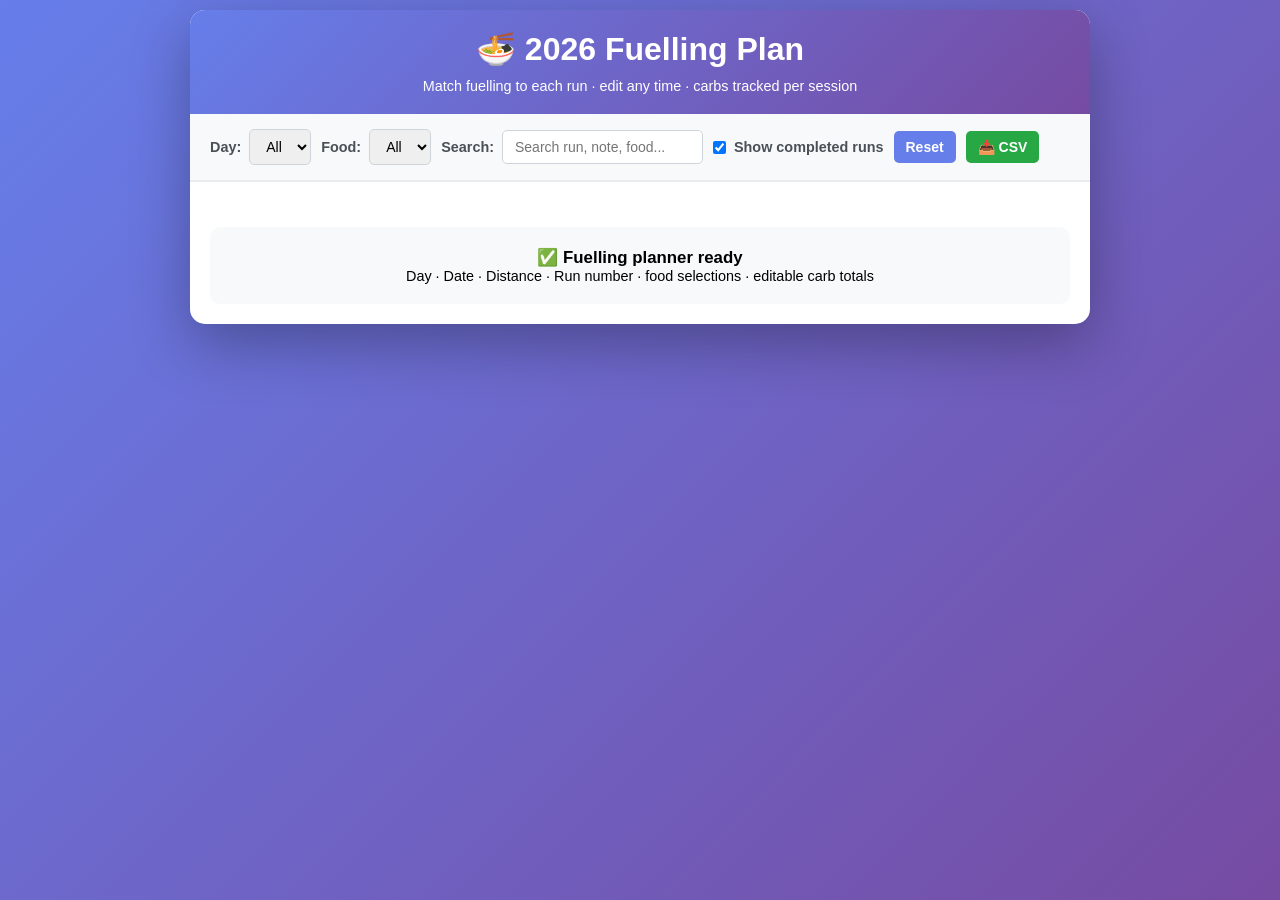
==== commit ac2bef8c: "Update fuelling.html" ====
--- a/fuelling.html
+++ b/fuelling.html
@@ -53,7 +53,7 @@
       color: #495057;
       font-size: 0.9em;
     }
-    select, input[type="text"], input[type="number"], button {
+    select, input[type="text"], input[type="date"], input[type="number"], button {
       padding: 8px 12px;
       border: 1px solid #ced4da;
       border-radius: 5px;
@@ -192,15 +192,6 @@
     .date-display, .run-number, .food-summary, .notes-text, .carb-total {
       color: #495057;
       font-size: 0.9em;
-    }
-    .carb-total span {
-      font-weight: 600;
-    }
-    .carb-total.under {
-      color: #fd7e14;
-    }
-    .carb-total.good {
-      color: #198754;
     }
     .food-pills {
       display: flex;
@@ -268,6 +259,7 @@
       color: #495057;
     }
     .form-group input,
+    .form-group select,
     .form-group textarea {
       width: 100%;
       padding: 10px;
@@ -354,7 +346,7 @@
   <div class="container">
     <div class="header">
       <h1>🍜 2026 Fuelling Plan</h1>
-      <p style="font-size:0.9em; margin-top:10px;">120 g/hour fuelling targets per run</p>
+      <p style="font-size:0.9em; margin-top:10px;">Match fuelling to each run · edit any time · carbs tracked per session</p>
     </div>
 
     <div class="controls">
@@ -386,8 +378,8 @@
       <div class="stats" id="statsContainer"></div>
       <div id="runsContainer"></div>
       <div class="export-section">
-        <h3>✅ 120 g/hour targets applied</h3>
-        <p>Enter planned minutes per run to see target vs planned carbs</p>
+        <h3>✅ Fuelling planner ready</h3>
+        <p>Day · Date · Distance · Run number · food selections · editable carb totals</p>
       </div>
     </div>
   </div>
@@ -413,10 +405,6 @@
           <input type="text" id="editRunNumber" readonly>
         </div>
         <div class="form-group">
-          <label for="editPlannedMinutes">Planned time (minutes)</label>
-          <input type="number" id="editPlannedMinutes" min="0" step="1" placeholder="e.g. 180 for 3 hours">
-        </div>
-        <div class="form-group">
           <label>Food selections</label>
           <div id="foodOptions" class="food-grid"></div>
         </div>
@@ -428,10 +416,6 @@
           <label for="editTotalCarbs">Total planned carbs (g)</label>
           <input type="text" id="editTotalCarbs" readonly>
         </div>
-        <div class="form-group">
-          <label for="editTargetCarbs">Target at 120 g/h (g)</label>
-          <input type="text" id="editTargetCarbs" readonly>
-        </div>
         <div class="modal-actions">
           <button type="submit">Save</button>
           <button type="button" class="warning" onclick="clearFoods()">Clear food</button>
@@ -442,4 +426,417 @@
   </div>
 
   <script>
-    const baseRuns
+    const baseRunsData = [
+      {Run:1,Day:'Mon',Date:'18/05/2026',Distance_km:10,Type:'Easy'},
+      {Run:2,Day:'Fri',Date:'22/05/2026',Distance_km:22,Type:'Long'},
+      {Run:3,Day:'Mon',Date:'25/05/2026',Distance_km:10,Type:'Zone 2'},
+      {Run:4,Day:'Thu',Date:'28/05/2026',Distance_km:14,Type:'Steady'},
+      {Run:5,Day:'Sat',Date:'30/05/2026',Distance_km:22,Type:'Long'},
+      {Run:6,Day:'Mon',Date:'01/06/2026',Distance_km:12,Type:'Zone 2'},
+      {Run:7,Day:'Tue',Date:'02/06/2026',Distance_km:7,Type:'Hill quality'},
+      {Run:8,Day:'Thu',Date:'04/06/2026',Distance_km:16,Type:'Steady'},
+      {Run:9,Day:'Sat',Date:'06/06/2026',Distance_km:30,Type:'Long'},
+      {Run:10,Day:'Mon',Date:'08/06/2026',Distance_km:12,Type:'Zone 2'},
+      {Run:11,Day:'Tue',Date:'09/06/2026',Distance_km:7,Type:'Hill quality'},
+      {Run:12,Day:'Thu',Date:'11/06/2026',Distance_km:16,Type:'Steady'},
+      {Run:13,Day:'Sat',Date:'13/06/2026',Distance_km:33,Type:'Long'},
+      {Run:14,Day:'Mon',Date:'15/06/2026',Distance_km:12,Type:'Zone 2'},
+      {Run:15,Day:'Tue',Date:'16/06/2026',Distance_km:7,Type:'Hill quality'},
+      {Run:16,Day:'Thu',Date:'18/06/2026',Distance_km:16,Type:'Steady'},
+      {Run:17,Day:'Sat',Date:'20/06/2026',Distance_km:36,Type:'Long'},
+      {Run:18,Day:'Mon',Date:'22/06/2026',Distance_km:14,Type:'Zone 2'},
+      {Run:19,Day:'Tue',Date:'23/06/2026',Distance_km:7,Type:'Hill quality'},
+      {Run:20,Day:'Thu',Date:'25/06/2026',Distance_km:20,Type:'Steady'},
+      {Run:21,Day:'Sat',Date:'27/06/2026',Distance_km:22,Type:'Long'},
+      {Run:22,Day:'Mon',Date:'29/06/2026',Distance_km:14,Type:'Zone 2'},
+      {Run:23,Day:'Tue',Date:'30/06/2026',Distance_km:7,Type:'Hill quality'},
+      {Run:24,Day:'Thu',Date:'02/07/2026',Distance_km:20,Type:'Steady'},
+      {Run:25,Day:'Sat',Date:'04/07/2026',Distance_km:38,Type:'Long'},
+      {Run:26,Day:'Mon',Date:'06/07/2026',Distance_km:14,Type:'Zone 2'},
+      {Run:27,Day:'Tue',Date:'07/07/2026',Distance_km:7,Type:'Hill quality'},
+      {Run:28,Day:'Thu',Date:'09/07/2026',Distance_km:20,Type:'Steady'},
+      {Run:29,Day:'Sat',Date:'11/07/2026',Distance_km:40,Type:'Long'},
+      {Run:30,Day:'Mon',Date:'13/07/2026',Distance_km:14,Type:'Zone 2'},
+      {Run:31,Day:'Tue',Date:'14/07/2026',Distance_km:7,Type:'Hill quality'},
+      {Run:32,Day:'Thu',Date:'16/07/2026',Distance_km:20,Type:'Steady'},
+      {Run:33,Day:'Sat',Date:'18/07/2026',Distance_km:24,Type:'Long'},
+      {Run:34,Day:'Mon',Date:'20/07/2026',Distance_km:12,Type:'Zone 2'},
+      {Run:35,Day:'Wed',Date:'22/07/2026',Distance_km:14,Type:'Hill quality'},
+      {Run:36,Day:'Thu',Date:'23/07/2026',Distance_km:12,Type:'Steady'},
+      {Run:37,Day:'Fri',Date:'24/07/2026',Distance_km:22,Type:'Long'},
+      {Run:38,Day:'Sat',Date:'25/07/2026',Distance_km:22,Type:'Long'},
+      {Run:39,Day:'Mon',Date:'27/07/2026',Distance_km:12,Type:'Zone 2'},
+      {Run:40,Day:'Tue',Date:'28/07/2026',Distance_km:16,Type:'Hill quality'},
+      {Run:41,Day:'Wed',Date:'29/07/2026',Distance_km:12,Type:'Steady'},
+      {Run:42,Day:'Fri',Date:'31/07/2026',Distance_km:16,Type:'Steady'},
+      {Run:43,Day:'Sat',Date:'01/08/2026',Distance_km:26,Type:'Long'},
+      {Run:44,Day:'Mon',Date:'03/08/2026',Distance_km:8,Type:'Zone 2'},
+      {Run:45,Day:'Tue',Date:'04/08/2026',Distance_km:7,Type:'Hill quality'},
+      {Run:46,Day:'Fri',Date:'07/08/2026',Distance_km:79,Type:'Race'},
+      {Run:47,Day:'Mon',Date:'10/08/2026',Distance_km:8,Type:'Zone 2'},
+      {Run:48,Day:'Tue',Date:'11/08/2026',Distance_km:7,Type:'Hill quality'},
+      {Run:49,Day:'Thu',Date:'13/08/2026',Distance_km:14,Type:'Steady'},
+      {Run:50,Day:'Sat',Date:'15/08/2026',Distance_km:22,Type:'Long'},
+      {Run:51,Day:'Mon',Date:'17/08/2026',Distance_km:8,Type:'Zone 2'},
+      {Run:52,Day:'Tue',Date:'18/08/2026',Distance_km:7,Type:'Hill quality'},
+      {Run:53,Day:'Thu',Date:'20/08/2026',Distance_km:14,Type:'Steady'},
+      {Run:54,Day:'Sat',Date:'22/08/2026',Distance_km:22,Type:'Long'},
+      {Run:55,Day:'Mon',Date:'24/08/2026',Distance_km:12,Type:'Zone 2'},
+      {Run:56,Day:'Tue',Date:'25/08/2026',Distance_km:7,Type:'Mountain Quality'},
+      {Run:57,Day:'Thu',Date:'27/08/2026',Distance_km:18,Type:'Steady'},
+      {Run:58,Day:'Sat',Date:'29/08/2026',Distance_km:30,Type:'Long'},
+      {Run:59,Day:'Mon',Date:'31/08/2026',Distance_km:12,Type:'Zone 2'},
+      {Run:60,Day:'Tue',Date:'01/09/2026',Distance_km:7,Type:'Mountain Quality'},
+      {Run:61,Day:'Thu',Date:'03/09/2026',Distance_km:18,Type:'Steady'},
+      {Run:62,Day:'Sat',Date:'05/09/2026',Distance_km:30,Type:'Long'},
+      {Run:63,Day:'Mon',Date:'07/09/2026',Distance_km:12,Type:'Zone 2'},
+      {Run:64,Day:'Tue',Date:'08/09/2026',Distance_km:7,Type:'Mountain Quality'},
+      {Run:65,Day:'Thu',Date:'10/09/2026',Distance_km:18,Type:'Steady'},
+      {Run:66,Day:'Sat',Date:'12/09/2026',Distance_km:30,Type:'Long'},
+      {Run:67,Day:'Mon',Date:'14/09/2026',Distance_km:8,Type:'Zone 2'},
+      {Run:68,Day:'Tue',Date:'15/09/2026',Distance_km:7,Type:'Hill quality'},
+      {Run:69,Day:'Sun',Date:'20/09/2026',Distance_km:25,Type:'Race'},
+      {Run:70,Day:'Mon',Date:'21/09/2026',Distance_km:10,Type:'Zone 2'},
+      {Run:71,Day:'Tue',Date:'22/09/2026',Distance_km:7,Type:'Hill quality'},
+      {Run:72,Day:'Thu',Date:'24/09/2026',Distance_km:16,Type:'Progression Steady'},
+      {Run:73,Day:'Sat',Date:'26/09/2026',Distance_km:32,Type:'Long'},
+      {Run:74,Day:'Mon',Date:'28/09/2026',Distance_km:10,Type:'Zone 2'},
+      {Run:75,Day:'Tue',Date:'29/09/2026',Distance_km:7,Type:'Hill quality'},
+      {Run:76,Day:'Sat',Date:'03/10/2026',Distance_km:50,Type:'Race'},
+      {Run:77,Day:'Mon',Date:'05/10/2026',Distance_km:8,Type:'Zone 2'},
+      {Run:78,Day:'Tue',Date:'06/10/2026',Distance_km:7,Type:'Speed Quality'},
+      {Run:79,Day:'Sun',Date:'11/10/2026',Distance_km:21.1,Type:'Race'}
+    ];
+
+    const foodCatalogue = [
+      { id: 'naak-salted-soup', name: 'Näak Salted Soup', carbs: 55 },
+      { id: 'naak-energy-drink', name: 'Näak Energy Drink (500ml)', carbs: 55 },
+      { id: 'aldi-bagel-pastrami', name: 'Aldi Bagel with Pastrami & Pickle', carbs: 44 },
+      { id: 'aldi-bagel-bovril', name: 'Aldi Bagel with Bovril & Dairylea', carbs: 44 },
+      { id: 'running-gel', name: 'Running Gel (1:0.8 mix)', carbs: 40 },
+      { id: 'running-flapjack', name: 'Running Flapjack', carbs: 40 },
+      { id: 'sweets', name: 'Sweets (per portion)', carbs: 40 },
+      { id: 'precision-fuel-chews', name: 'Precision Fuel Chews', carbs: 30 },
+      { id: 'kmc-mint-gel', name: 'KMC Mint Gel', carbs: 27 },
+      { id: 'Running-puree', name: 'Running Puree', carbs: 26 },
+      { id: 'naak-waffles', name: 'Näak Waffles', carbs: 17 },
+      { id: 'single-bounty-bar', name: 'Single Bounty Bar (1 piece)', carbs: 17 }
+      { id: 'Running Tiffin', name: 'Running Tiffin', carbs:40},
+    ];
+
+    const storageKey = 'fuellingPlan2026_v1';
+    let currentEditIndex = null;
+
+    const savedFuelling = (() => {
+      try {
+        return JSON.parse(localStorage.getItem(storageKey) || '{}');
+      } catch (e) {
+        return {};
+      }
+    })();
+
+    let fuellingData = baseRunsData.map(run => {
+      const saved = savedFuelling[run.Run] || {};
+      return {
+        ...run,
+        foods: Array.isArray(saved.foods) ? saved.foods : [],
+        notes: saved.notes || '',
+        completed: !!saved.completed
+      };
+    });
+
+    function getFoodById(id) {
+      return foodCatalogue.find(food => food.id === id);
+    }
+
+    function calculateTotalCarbs(run) {
+      return run.foods.reduce((sum, item) => {
+        const food = getFoodById(item.id);
+        return sum + (food ? food.carbs * (item.qty || 0) : 0);
+      }, 0);
+    }
+
+    function saveFuellingData() {
+      const payload = {};
+      fuellingData.forEach(run => {
+        payload[run.Run] = {
+          foods: run.foods,
+          notes: run.notes,
+          completed: !!run.completed
+        };
+      });
+      localStorage.setItem(storageKey, JSON.stringify(payload));
+    }
+
+    function populateFilters() {
+      const dayFilter = document.getElementById('dayFilter');
+      const foodFilter = document.getElementById('foodFilter');
+      const days = [...new Set(fuellingData.map(run => run.Day))];
+      days.forEach(day => {
+        const option = document.createElement('option');
+        option.value = day;
+        option.textContent = day;
+        dayFilter.appendChild(option);
+      });
+      foodCatalogue.forEach(food => {
+        const option = document.createElement('option');
+        option.value = food.id;
+        option.textContent = food.name;
+        foodFilter.appendChild(option);
+      });
+    }
+
+    function updateStats() {
+      const totalRuns = fuellingData.length;
+      const visibleRuns = fuellingData.filter(run => !run.completed).length;
+      const plannedRuns = fuellingData.filter(run => (run.foods.length > 0 || run.notes.trim()) && !run.completed).length;
+      const totalCarbs = fuellingData.reduce((sum, run) => sum + calculateTotalCarbs(run), 0);
+      const averageCarbs = plannedRuns ? (totalCarbs / plannedRuns).toFixed(0) : 0;
+      const highFuelRuns = fuellingData.filter(run => calculateTotalCarbs(run) >= 80 && !run.completed).length;
+      const completedRuns = fuellingData.filter(run => run.completed).length;
+
+      document.getElementById('statsContainer').innerHTML = `
+        <div class="stat-card"><h3>${totalRuns}</h3><p>Total runs</p></div>
+        <div class="stat-card completed"><h3>${plannedRuns}</h3><p>Planned & visible runs</p></div>
+        <div class="stat-card"><h3>${visibleRuns}</h3><p>Visible runs (not completed)</p></div>
+        <div class="stat-card warning"><h3>${averageCarbs}g</h3><p>Avg per planned visible run</p></div>
+        <div class="stat-card"><h3>${highFuelRuns}</h3><p>80g+ visible runs</p></div>
+        <div class="stat-card completed"><h3>${completedRuns}</h3><p>Completed runs</p></div>
+      `;
+    }
+
+    function renderRuns() {
+      const dayFilter = document.getElementById('dayFilter').value;
+      const foodFilter = document.getElementById('foodFilter').value;
+      const search = document.getElementById('searchBox').value.toLowerCase();
+      const showCompleted = document.getElementById('showCompleted').checked;
+
+      let filtered = fuellingData.filter(run => {
+        if (!showCompleted && run.completed) return false;
+        if (dayFilter !== 'all' && run.Day !== dayFilter) return false;
+        if (foodFilter !== 'all' && !run.foods.some(item => item.id === foodFilter && item.qty > 0)) return false;
+        if (search) {
+          const foodNames = run.foods.map(item => getFoodById(item.id)?.name || '').join(' ');
+          const haystack = `${run.Run} ${run.Day} ${run.Date} ${run.Distance_km} ${run.Type} ${run.notes} ${foodNames}`.toLowerCase();
+          if (!haystack.includes(search)) return false;
+        }
+        return true;
+      });
+
+      const container = document.getElementById('runsContainer');
+      container.innerHTML = '';
+
+      filtered.forEach(run => {
+        const miles = (run.Distance_km * 0.621371).toFixed(1);
+        const totalCarbs = calculateTotalCarbs(run);
+        const selectedFoods = run.foods
+          .filter(item => item.qty > 0)
+          .map(item => {
+            const food = getFoodById(item.id);
+            return food ? `<span class="food-pill">${food.name}<span class="qty">×${item.qty}</span></span>` : '';
+          })
+          .join('');
+
+        const wrapper = document.createElement('div');
+        wrapper.className = 'run-container';
+        wrapper.innerHTML = `
+          <div class="run-header ${run.completed ? 'completed' : ''}">
+            <span>${run.completed ? '✅ ' : ''}Run ${run.Run} • ${run.Type}</span>
+            <span>${totalCarbs}g planned carbs</span>
+          </div>
+          <div class="run-item">
+            <div class="mobile-header">
+              <div style="display:flex; gap:8px; align-items:center; flex-wrap:wrap;">
+                <span class="day-badge ${run.completed ? 'completed' : ''}">${run.Day}</span>
+                <span class="run-number">Run number: ${run.Run}</span>
+              </div>
+              <span class="date-display">${run.Date}</span>
+            </div>
+            <div class="mobile-main">
+              <div><div class="distance">${run.Distance_km}km (${miles}mi)</div></div>
+              <div><div class="carb-total">Planned carbs: ${totalCarbs}g</div></div>
+            </div>
+            <div class="mobile-full">
+              <div class="food-summary">${selectedFoods || '<span style="color:#6c757d;">No food selected yet</span>'}</div>
+            </div>
+            <div class="mobile-full">
+              <div class="notes-text">${run.notes ? run.notes : '<span style="color:#6c757d;">No fuelling notes added</span>'}</div>
+            </div>
+            <div class="actions">
+              <button class="secondary" onclick="editRun(${run.Run})">✏️ Edit fuelling</button>
+              <button class="outline" onclick="toggleCompleted(${run.Run})">
+                ${run.completed ? '↩️ Undo complete' : '✅ Mark complete & hide'}
+              </button>
+            </div>
+          </div>
+        `;
+        container.appendChild(wrapper);
+      });
+
+      if (!filtered.length) {
+        container.innerHTML = '<div class="run-container"><div class="run-item"><div class="notes-text">No runs match the current filter.</div></div></div>';
+      }
+
+      updateStats();
+    }
+
+    function buildFoodOptions(run) {
+      const foodOptions = document.getElementById('foodOptions');
+      foodOptions.innerHTML = foodCatalogue.map(food => {
+        const selected = run.foods.find(item => item.id === food.id);
+        const qty = selected?.qty || 0;
+        return `
+          <div class="food-option">
+            <input type="checkbox" id="food-${food.id}" data-food-id="${food.id}" ${qty > 0 ? 'checked' : ''} onchange="toggleFoodQty('${food.id}')">
+            <label for="food-${food.id}">
+              <div class="food-name">${food.name}</div>
+              <div class="food-carbs">${food.carbs}g carbs each</div>
+            </label>
+            <input type="number" min="1" step="1" value="${qty > 0 ? qty : 1}" id="qty-${food.id}" ${qty > 0 ? '' : 'disabled'} oninput="updateModalCarbs()">
+          </div>
+        `;
+      }).join('');
+      updateModalCarbs();
+    }
+
+    function toggleFoodQty(foodId) {
+      const checkbox = document.getElementById(`food-${foodId}`);
+      const qtyInput = document.getElementById(`qty-${foodId}`);
+      qtyInput.disabled = !checkbox.checked;
+      if (checkbox.checked && (!qtyInput.value || Number(qtyInput.value) < 1)) qtyInput.value = 1;
+      updateModalCarbs();
+    }
+
+    function updateModalCarbs() {
+      let total = 0;
+      foodCatalogue.forEach(food => {
+        const checkbox = document.getElementById(`food-${food.id}`);
+        const qtyInput = document.getElementById(`qty-${food.id}`);
+        if (checkbox && qtyInput && checkbox.checked) {
+          total += food.carbs * Math.max(1, Number(qtyInput.value || 1));
+        }
+      });
+      document.getElementById('editTotalCarbs').value = `${total}g`;
+    }
+
+    function editRun(runNumber) {
+      const run = fuellingData.find(item => item.Run === runNumber);
+      currentEditIndex = fuellingData.findIndex(item => item.Run === runNumber);
+      document.getElementById('editDay').value = run.Day;
+      document.getElementById('editDate').value = run.Date;
+      document.getElementById('editDistance').value = `${run.Distance_km}km`;
+      document.getElementById('editRunNumber').value = run.Run;
+      document.getElementById('editNotes').value = run.notes || '';
+      buildFoodOptions(run);
+      document.getElementById('editModal').classList.add('active');
+    }
+
+    function clearFoods() {
+      foodCatalogue.forEach(food => {
+        const checkbox = document.getElementById(`food-${food.id}`);
+        const qtyInput = document.getElementById(`qty-${food.id}`);
+        if (checkbox) checkbox.checked = false;
+        if (qtyInput) {
+          qtyInput.disabled = true;
+          qtyInput.value = 1;
+        }
+      });
+      updateModalCarbs();
+    }
+
+    function closeModal() {
+      document.getElementById('editModal').classList.remove('active');
+      currentEditIndex = null;
+    }
+
+    function toggleCompleted(runNumber) {
+      const idx = fuellingData.findIndex(r => r.Run === runNumber);
+      if (idx === -1) return;
+      fuellingData[idx].completed = !fuellingData[idx].completed;
+      saveFuellingData();
+      renderRuns();
+    }
+
+    document.getElementById('editForm').addEventListener('submit', function(e) {
+      e.preventDefault();
+      if (currentEditIndex === null) return;
+
+      const selectedFoods = foodCatalogue
+        .map(food => {
+          const checkbox = document.getElementById(`food-${food.id}`);
+          const qtyInput = document.getElementById(`qty-${food.id}`);
+          return checkbox && checkbox.checked ? { id: food.id, qty: Math.max(1, Number(qtyInput.value || 1)) } : null;
+        })
+        .filter(Boolean);
+
+      fuellingData[currentEditIndex].foods = selectedFoods;
+      fuellingData[currentEditIndex].notes = document.getElementById('editNotes').value.trim();
+      saveFuellingData();
+      renderRuns();
+      closeModal();
+    });
+
+    function resetFilters() {
+      document.getElementById('dayFilter').value = 'all';
+      document.getElementById('foodFilter').value = 'all';
+      document.getElementById('searchBox').value = '';
+      document.getElementById('showCompleted').checked = true;
+      renderRuns();
+    }
+
+    function exportToCSV() {
+      const rows = fuellingData.map(run => {
+        const foods = run.foods
+          .filter(item => item.qty > 0)
+          .map(item => {
+            const food = getFoodById(item.id);
+            return food ? `${food.name} x${item.qty}` : '';
+          })
+          .filter(Boolean)
+          .join(' | ');
+        return {
+          Day: run.Day,
+          Date: run.Date,
+          Distance_km: run.Distance_km,
+          Run_number: run.Run,
+          Run_type: run.Type,
+          Foods: foods,
+          Total_carbs_g: calculateTotalCarbs(run),
+          Notes: run.notes,
+          Completed: run.completed ? 'Yes' : 'No'
+        };
+      });
+
+      const headers = Object.keys(rows[0]);
+      const csv = [
+        headers.join(','),
+        ...rows.map(row => headers.map(header => {
+          const value = String(row[header] ?? '');
+          return /[",\n]/.test(value) ? `"${value.replace(/"/g, '""')}"` : value;
+        }).join(','))
+      ].join('\n');
+
+      const blob = new Blob([csv], { type: 'text/csv;charset=utf-8;' });
+      const url = URL.createObjectURL(blob);
+      const link = document.createElement('a');
+      link.href = url;
+      link.download = 'fuelling_plan_2026.csv';
+      link.click();
+      URL.revokeObjectURL(url);
+    }
+
+    document.getElementById('dayFilter').addEventListener('change', renderRuns);
+    document.getElementById('foodFilter').addEventListener('change', renderRuns);
+    document.getElementById('searchBox').addEventListener('input', renderRuns);
+    document.getElementById('showCompleted').addEventListener('change', renderRuns);
+    document.getElementById('editModal').addEventListener('click', function(e) {
+      if (e.target === this) closeModal();
+    });
+
+    window.onload = function() {
+      populateFilters();
+      renderRuns();
+    };
+  </script>
+</body>
+</html>
